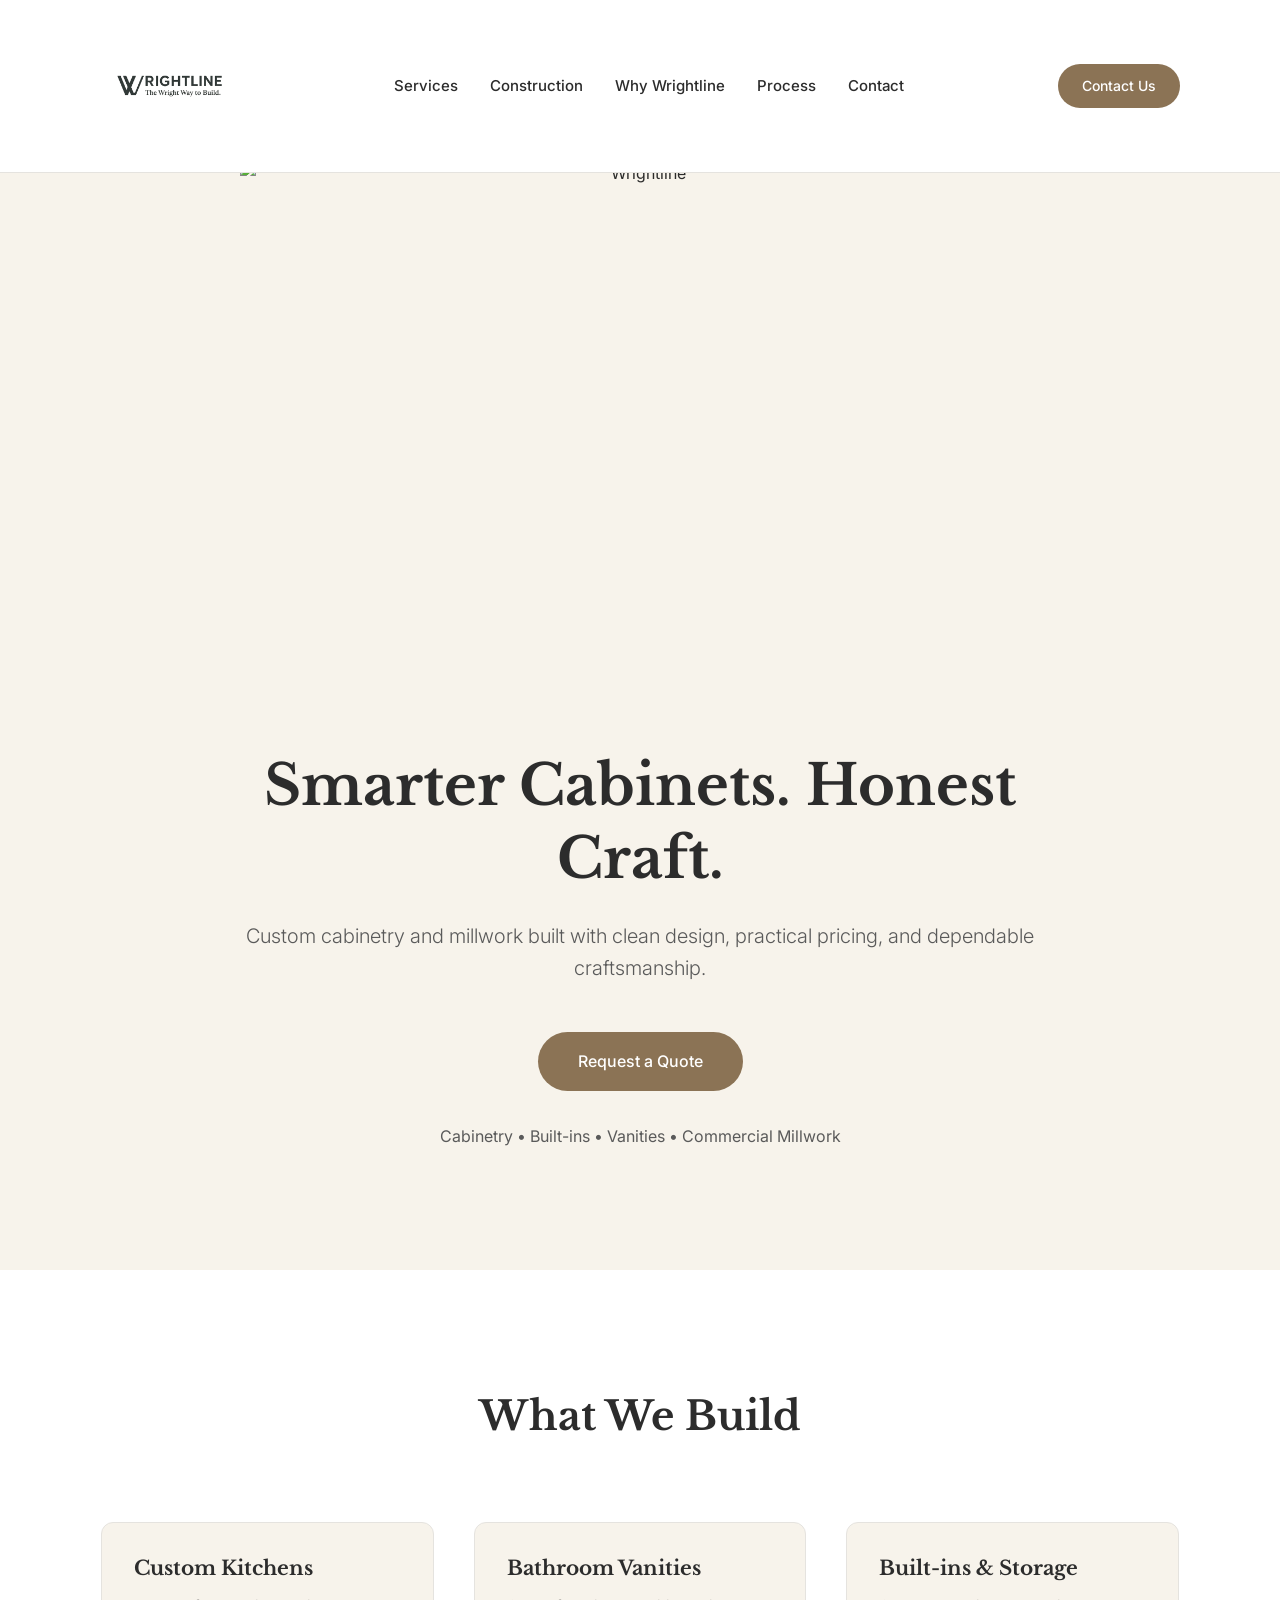
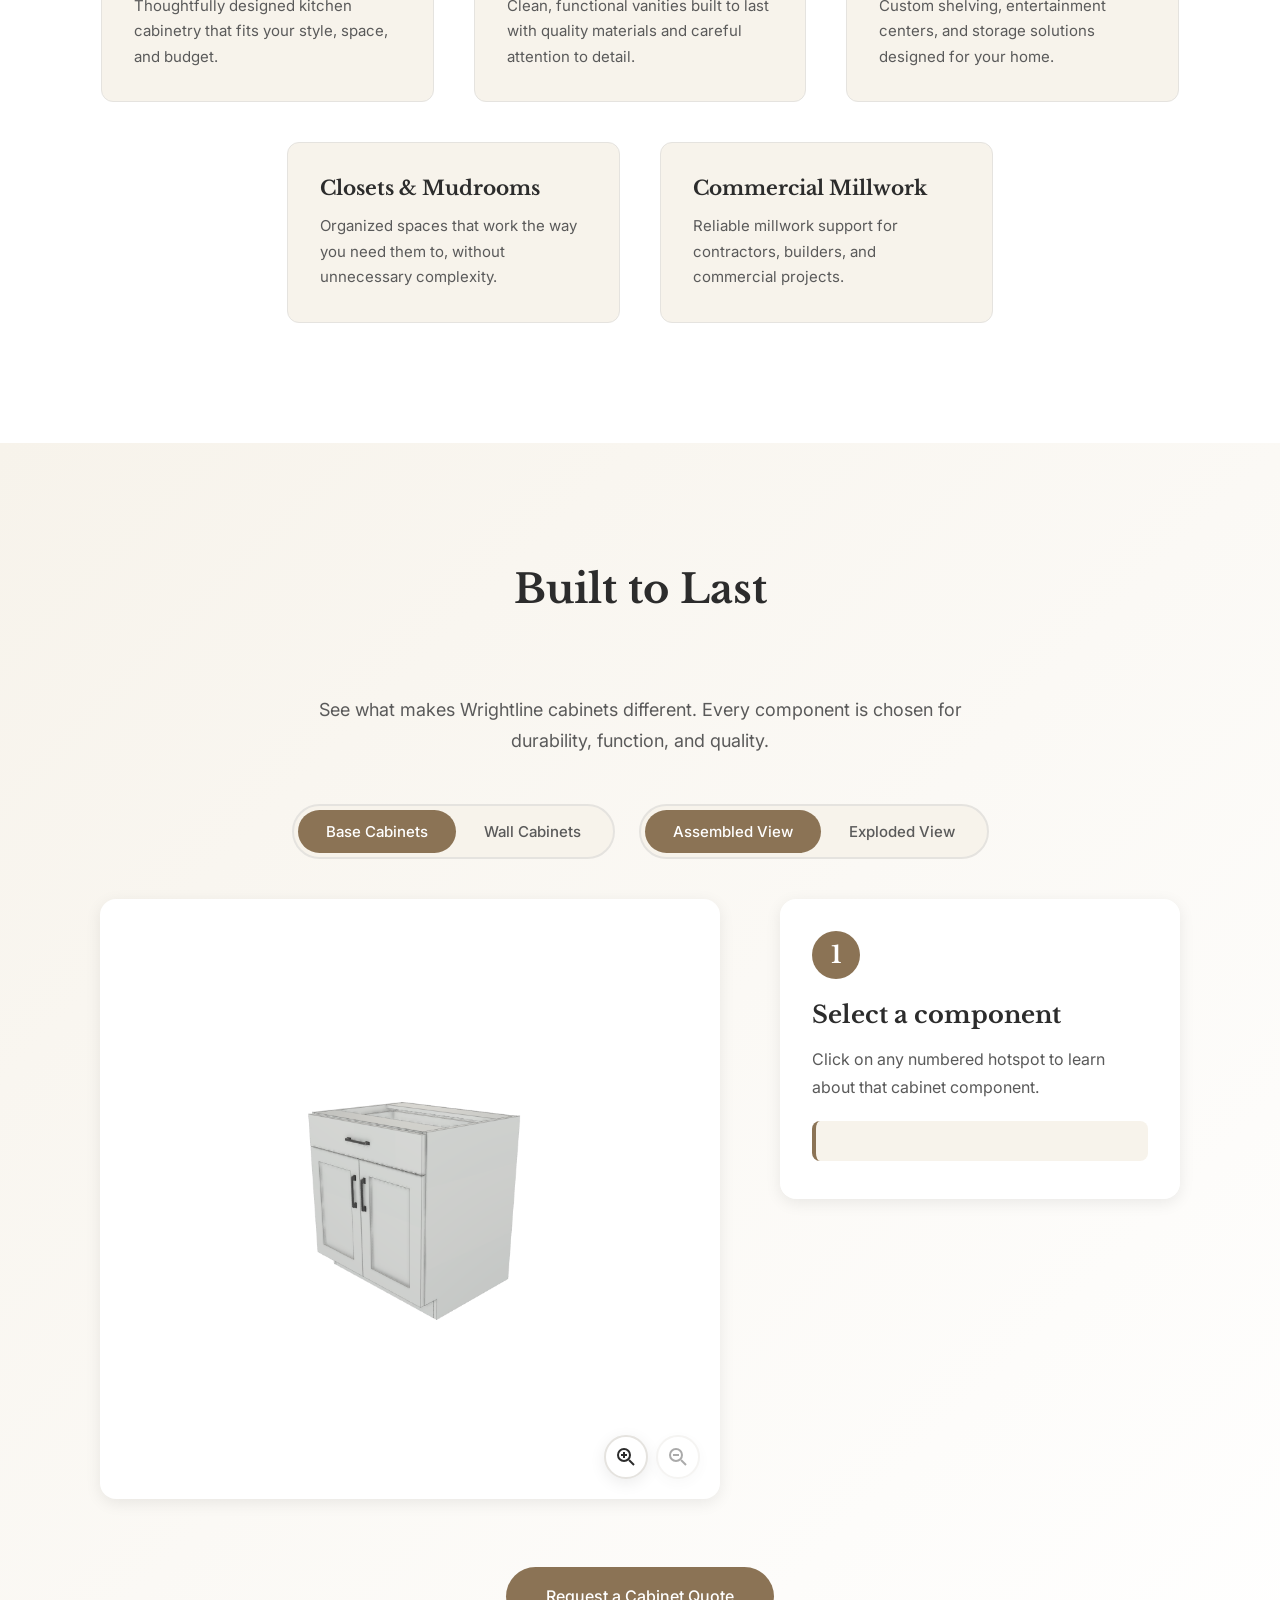
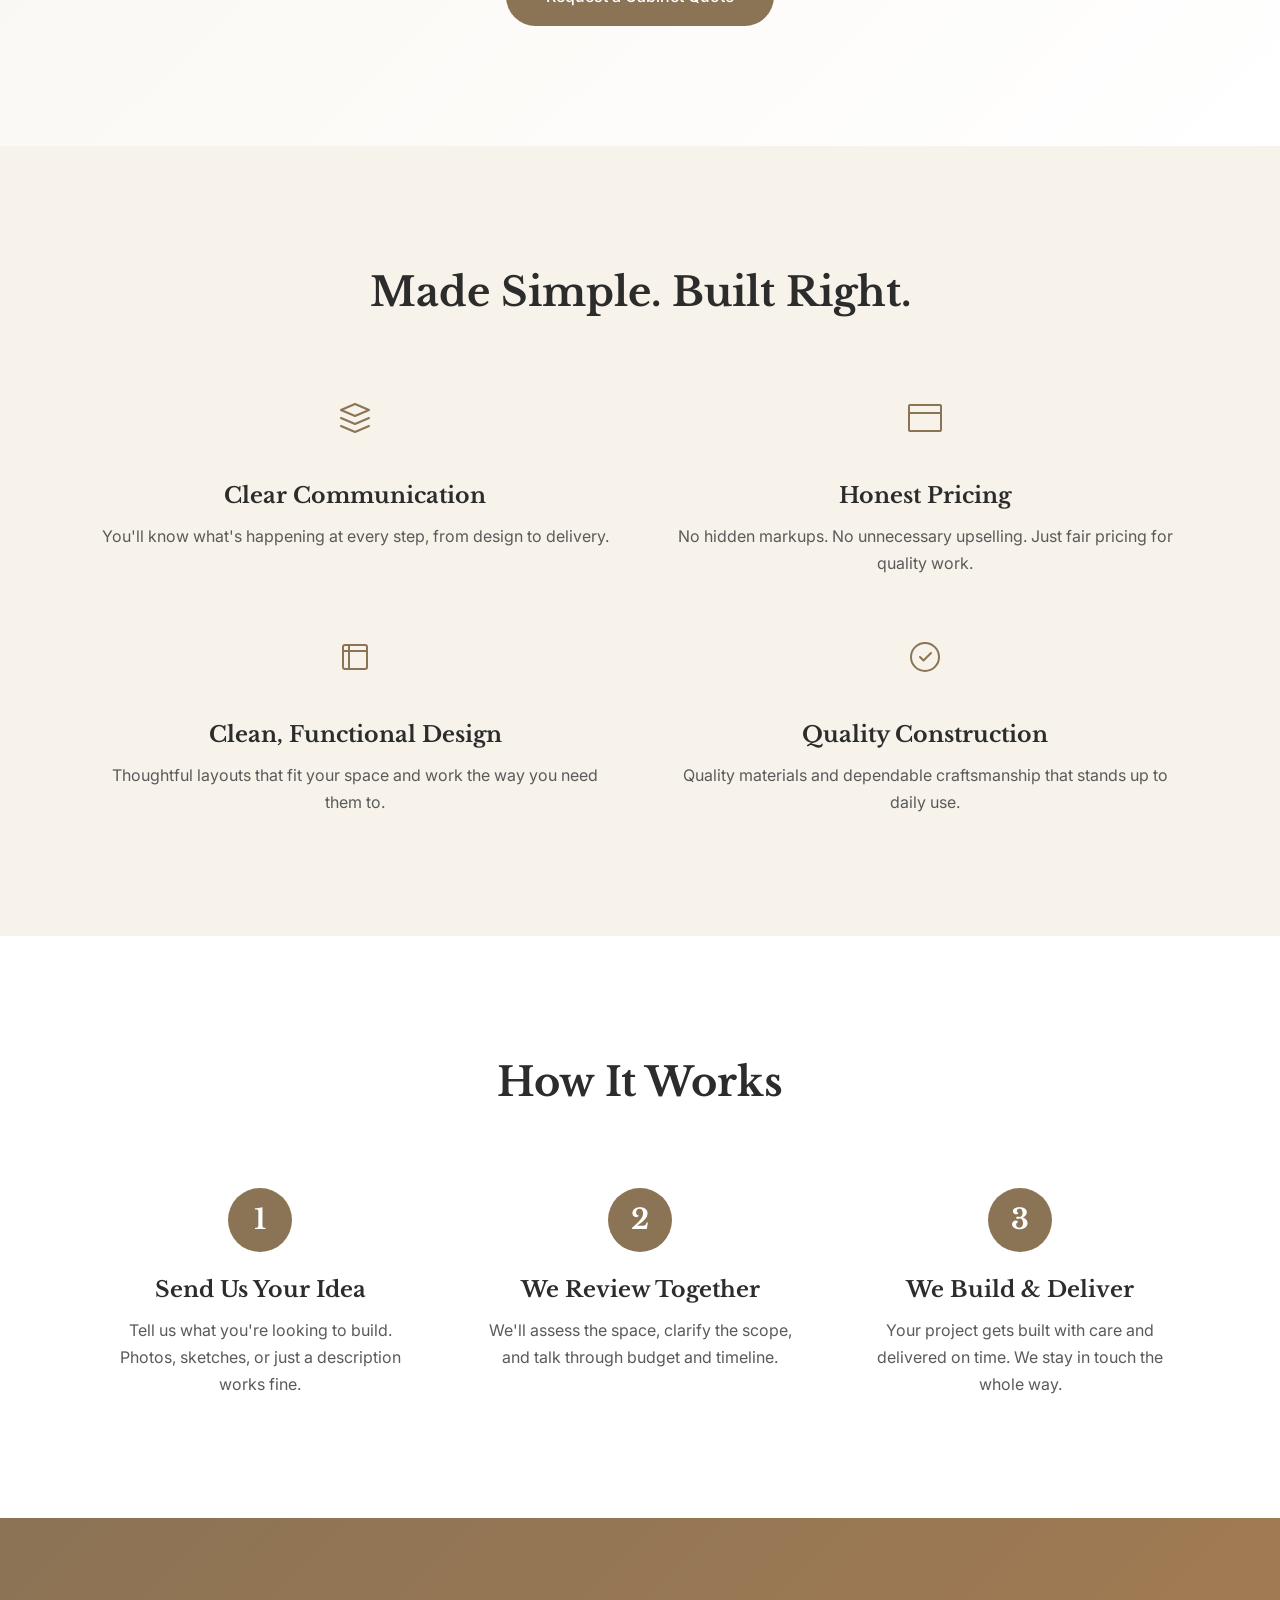
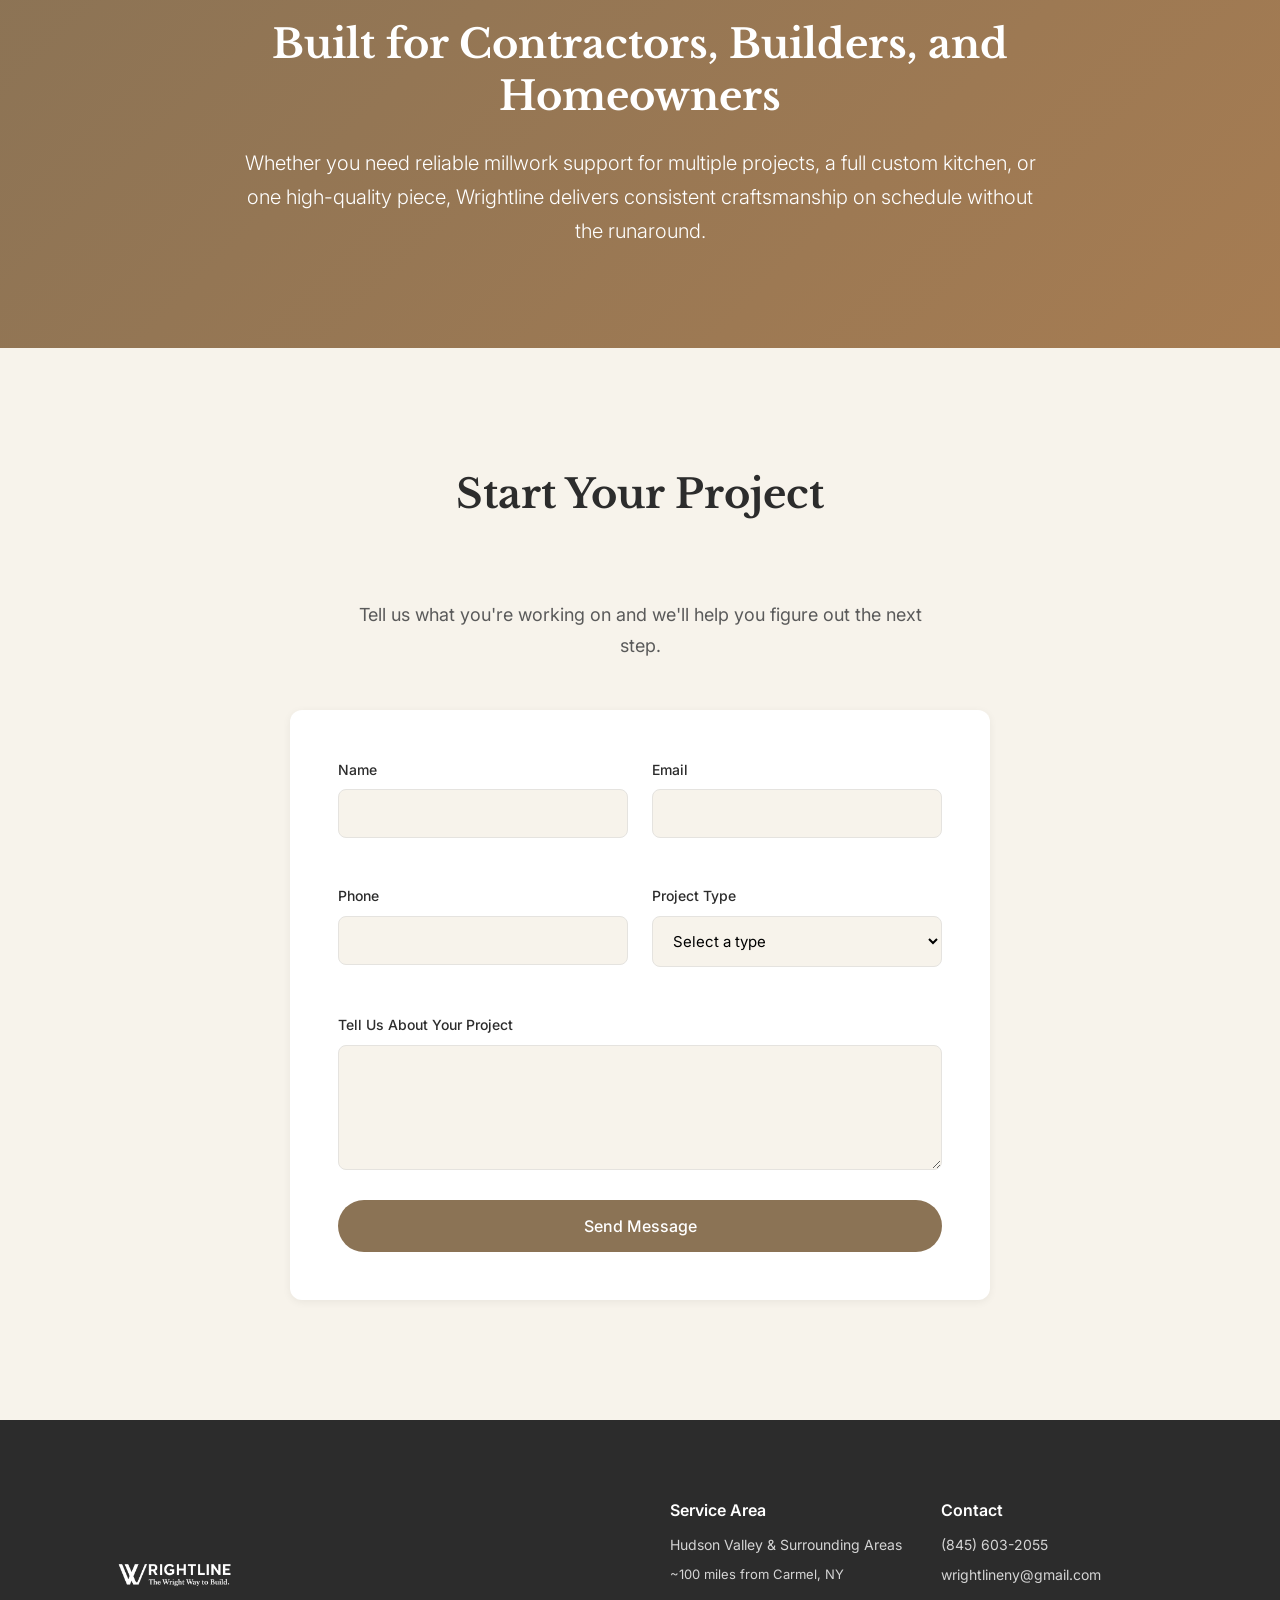
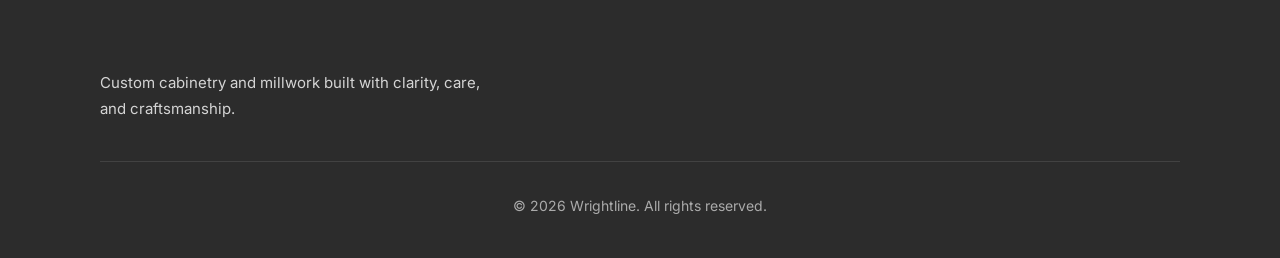
==== index.html @ deb01732 "Add zoom and pan functionality to cabinet images" ====
<!DOCTYPE html>
<html lang="en">
<head>
    <meta charset="UTF-8">
    <meta name="viewport" content="width=device-width, initial-scale=1.0">
    <meta name="description" content="Wrightline - Custom cabinetry and millwork built with clean design, practical pricing, and dependable craftsmanship.">
    <title>Wrightline | Smarter Cabinets. Honest Craft.</title>
    <link rel="stylesheet" href="styles.css?v=19">
    <link rel="stylesheet" href="cabinet-explorer.css?v=5">
    <link rel="preconnect" href="https://fonts.googleapis.com">
    <link rel="preconnect" href="https://fonts.gstatic.com" crossorigin>
    <link href="https://fonts.googleapis.com/css2?family=Inter:wght@300;400;500;600&family=Libre+Baskerville:wght@400;700&display=swap" rel="stylesheet">
</head>
<body>
    <!-- Header -->
    <header class="header" id="header">
        <div class="container">
            <div class="header-content">
                <div class="logo">
                    <img src="wrightline_logo_transparent.png" alt="Wrightline">
                </div>
                <nav class="nav">
                    <a href="#services" class="nav-link">Services</a>
                    <a href="#construction" class="nav-link">Construction</a>
                    <a href="#why" class="nav-link">Why Wrightline</a>
                    <a href="#process" class="nav-link">Process</a>
                    <a href="#contact" class="nav-link">Contact</a>
                </nav>
                <a href="#contact" class="btn btn-primary btn-sm">Contact Us</a>
                <button class="mobile-menu-toggle" aria-label="Toggle menu">
                    <span></span>
                    <span></span>
                    <span></span>
                </button>
            </div>
        </div>
    </header>

    <!-- Mobile Menu -->
    <div class="mobile-menu">
        <nav class="mobile-nav">
            <a href="#services" class="mobile-nav-link">Services</a>
            <a href="#construction" class="mobile-nav-link">Construction</a>
            <a href="#why" class="mobile-nav-link">Why Wrightline</a>
            <a href="#process" class="mobile-nav-link">Process</a>
            <a href="#contact" class="mobile-nav-link">Contact</a>
        </nav>
    </div>

    <!-- Hero Section -->
    <section class="hero">
        <div class="container">
            <div class="hero-content">
                <div class="hero-logo">
                    <img src="wrightline-logo-hires.png" alt="Wrightline">
                </div>
                <h1 class="hero-title">Smarter Cabinets. Honest Craft.</h1>
                <p class="hero-subtitle">Custom cabinetry and millwork built with clean design, practical pricing, and dependable craftsmanship.</p>
                <div class="hero-actions">
                    <a href="#contact" class="btn btn-primary btn-lg">Request a Quote</a>
                </div>
                <p class="hero-services">Cabinetry • Built-ins • Vanities • Commercial Millwork</p>
            </div>
        </div>
    </section>

    <!-- Services Section -->
    <section id="services" class="services">
        <div class="container">
            <h2 class="section-title">What We Build</h2>
            <div class="services-grid">
                <div class="service-card">
                    <h3>Custom Kitchens</h3>
                    <p>Thoughtfully designed kitchen cabinetry that fits your style, space, and budget.</p>
                </div>
                <div class="service-card">
                    <h3>Bathroom Vanities</h3>
                    <p>Clean, functional vanities built to last with quality materials and careful attention to detail.</p>
                </div>
                <div class="service-card">
                    <h3>Built-ins & Storage</h3>
                    <p>Custom shelving, entertainment centers, and storage solutions designed for your home.</p>
                </div>
                <div class="service-card">
                    <h3>Closets & Mudrooms</h3>
                    <p>Organized spaces that work the way you need them to, without unnecessary complexity.</p>
                </div>
                <div class="service-card">
                    <h3>Commercial Millwork</h3>
                    <p>Reliable millwork support for contractors, builders, and commercial projects.</p>
                </div>
            </div>
        </div>
    </section>

    <!-- Cabinet Construction Explorer Section -->
    <section id="construction" class="cabinet-explorer">
        <div class="container">
            <h2 class="section-title">Built to Last</h2>
            <p class="explorer-intro">See what makes Wrightline cabinets different. Every component is chosen for durability, function, and quality.</p>
            
            <div class="explorer-controls">
                <button class="cabinet-type-toggle" id="cabinetTypeToggle" onclick="window.toggleCabinetType()">
                    <span class="toggle-label base-cabinet active">Base Cabinets</span>
                    <span class="toggle-label wall-cabinet">Wall Cabinets</span>
                </button>
                <button class="view-toggle" id="viewToggle" onclick="window.toggleView()">
                    <span class="toggle-label assembled active">Assembled View</span>
                    <span class="toggle-label exploded">Exploded View</span>
                </button>
            </div>

            <div class="explorer-container">
                <!-- Cabinet Visualization -->
                <div class="cabinet-viewer" id="cabinetViewer">
                    <img id="cabinetImage" src="Base_Cabinet_Assembled.png" alt="Base Cabinet - Assembled View" class="cabinet-image" />
                    
                    <!-- Zoom Controls -->
                    <div class="zoom-controls">
                        <button onclick="window.zoomIn()" id="zoomIn" class="zoom-btn" title="Zoom In">
                            <svg width="20" height="20" viewBox="0 0 20 20" fill="none" stroke="currentColor" stroke-width="2">
                                <circle cx="8" cy="8" r="6"/>
                                <line x1="13" y1="13" x2="18" y2="18"/>
                                <line x1="8" y1="5" x2="8" y2="11"/>
                                <line x1="5" y1="8" x2="11" y2="8"/>
                            </svg>
                        </button>
                        <button onclick="window.zoomOut()" id="zoomOut" class="zoom-btn" title="Zoom Out">
                            <svg width="20" height="20" viewBox="0 0 20 20" fill="none" stroke="currentColor" stroke-width="2">
                                <circle cx="8" cy="8" r="6"/>
                                <line x1="13" y1="13" x2="18" y2="18"/>
                                <line x1="5" y1="8" x2="11" y2="8"/>
                            </svg>
                        </button>
                        <button onclick="window.resetZoom()" id="resetZoom" class="zoom-btn reset-zoom-btn" title="Reset Zoom" style="display: none;">
                            <svg width="20" height="20" viewBox="0 0 20 20" fill="none" stroke="currentColor" stroke-width="2">
                                <circle cx="8" cy="8" r="6"/>
                                <line x1="13" y1="13" x2="18" y2="18"/>
                                <path d="M10 5 L10 8 L7 8" stroke-linecap="round"/>
                            </svg>
                        </button>
                    </div>
                    
                    <svg viewBox="0 0 800 900" class="cabinet-svg hotspot-overlay" id="cabinetSvg">
                        <!-- Exploded view elements (hidden initially) -->
                        <g class="exploded-parts" id="explodedParts">
                            <!-- Top pieces -->
                            <rect class="cabinet-part" data-part="top-panel" x="250" y="20" width="300" height="10" fill="#C8B69C" stroke="#8B7355" stroke-width="2" />
                            
                            <!-- Back panel (top) -->
                            <rect class="cabinet-part" data-part="back-panel" x="270" y="50" width="260" height="8" fill="#D4C4B0" stroke="#8B7355" stroke-width="1.5" />
                            
                            <!-- Hinge -->
                            <circle class="cabinet-part" data-part="hinges" cx="220" cy="180" r="15" fill="#6B7280" stroke="#374151" stroke-width="2" />
                            <rect class="cabinet-part" data-part="hinges" x="212" y="175" width="16" height="30" rx="3" fill="#6B7280" stroke="#374151" stroke-width="1.5" />
                            
                            <!-- Door (left side) -->
                            <rect class="cabinet-part" data-part="door" x="120" y="120" width="180" height="380" rx="3" fill="#A67C52" stroke="#8B7355" stroke-width="2.5" />
                            <rect x="135" y="135" width="150" height="350" rx="2" fill="#C8A882" stroke="#A67C52" stroke-width="1.5" />
                            <circle cx="280" cy="310" r="8" fill="#6B7280" />
                            
                            <!-- Side panels -->
                            <rect class="cabinet-part" data-part="cabinet-box" x="320" y="100" width="15" height="450" fill="#B89968" stroke="#8B7355" stroke-width="2" />
                            <rect class="cabinet-part" data-part="finished-end" x="465" y="100" width="15" height="450" fill="#B89968" stroke="#8B7355" stroke="2" />
                            
                            <!-- Adjustable shelf -->
                            <rect class="cabinet-part" data-part="shelf" x="340" y="280" width="120" height="12" fill="#C8B69C" stroke="#8B7355" stroke-width="2" />
                            <circle cx="345" cy="286" r="3" fill="#6B7280" />
                            <circle cx="455" cy="286" r="3" fill="#6B7280" />
                            
                            <!-- Drawer slide (left) -->
                            <rect class="cabinet-part" data-part="drawer-slides" x="500" y="400" width="80" height="8" rx="2" fill="#9CA3AF" stroke="#6B7280" stroke-width="1.5" />
                            <circle cx="510" cy="404" r="3" fill="#374151" />
                            <circle cx="570" cy="404" r="3" fill="#374151" />
                            
                            <!-- Drawer box -->
                            <g class="cabinet-part" data-part="drawer-box">
                                <rect x="340" y="420" width="120" height="80" fill="#D4C4B0" stroke="#8B7355" stroke-width="2" />
                                <line x1="340" y1="420" x2="460" y2="420" stroke="#8B7355" stroke-width="1.5" />
                                <line x1="340" y1="500" x2="460" y2="500" stroke="#8B7355" stroke-width="1.5" />
                            </g>
                            
                            <!-- Drawer front (in front) -->
                            <rect class="cabinet-part" data-part="drawer-front" x="310" y="420" width="160" height="80" rx="2" fill="#A67C52" stroke="#8B7355" stroke-width="2.5" />
                            <rect x="320" y="430" width="140" height="60" rx="1" fill="#C8A882" stroke="#A67C52" stroke-width="1.5" />
                            <rect x="380" y="455" width="20" height="10" rx="2" fill="#6B7280" />
                            
                            <!-- Toe kick -->
                            <rect class="cabinet-part" data-part="toe-kick" x="340" y="570" width="120" height="30" fill="#5A4A3A" stroke="#4A3A2A" stroke-width="1.5" />
                            
                            <!-- Edge banding indicator -->
                            <line class="cabinet-part" data-part="edge-banding" x1="335" y1="100" x2="335" y2="550" stroke="#8B7355" stroke-width="4" stroke-linecap="round" />
                        </g>

                        <!-- Assembled view -->
                        <g class="assembled-parts active" id="assembledParts">
                            <!-- Main cabinet body -->
                            <rect class="cabinet-part" data-part="cabinet-box" x="340" y="100" width="120" height="450" fill="#C8B69C" stroke="#8B7355" stroke-width="2.5" />
                            
                            <!-- Back panel (subtle) -->
                            <rect class="cabinet-part" data-part="back-panel" x="345" y="105" width="110" height="440" fill="#D4C4B0" stroke="#8B7355" stroke-width="1" />
                            
                            <!-- Interior finish -->
                            <rect x="345" y="105" width="110" height="440" fill="url(#woodGrain)" opacity="0.3" />
                            
                            <!-- Shelf -->
                            <rect class="cabinet-part" data-part="shelf" x="345" y="290" width="110" height="10" fill="#B89968" stroke="#8B7355" stroke-width="1.5" />
                            <circle cx="350" cy="295" r="2" fill="#6B7280" />
                            <circle cx="450" cy="295" r="2" fill="#6B7280" />
                            
                            <!-- Door -->
                            <rect class="cabinet-part" data-part="door" x="330" y="100" width="135" height="350" rx="2" fill="#A67C52" stroke="#8B7355" stroke-width="2.5" />
                            <rect x="340" y="110" width="115" height="330" rx="1" fill="#C8A882" stroke="#A67C52" stroke-width="1" />
                            <circle cx="450" cy="275" r="6" fill="#6B7280" />
                            
                            <!-- Hinge indicator -->
                            <rect class="cabinet-part" data-part="hinges" x="330" y="130" width="8" height="15" rx="2" fill="#6B7280" />
                            <rect class="cabinet-part" data-part="hinges" x="330" y="405" width="8" height="15" rx="2" fill="#6B7280" />
                            
                            <!-- Drawer -->
                            <rect class="cabinet-part" data-part="drawer-front" x="330" y="465" width="135" height="75" rx="2" fill="#A67C52" stroke="#8B7355" stroke-width="2.5" />
                            <rect x="340" y="475" width="115" height="55" rx="1" fill="#C8A882" stroke="#A67C52" stroke-width="1" />
                            <rect x="382" y="497" width="30" height="11" rx="2" fill="#6B7280" />
                            
                            <!-- Finished end panel -->
                            <rect class="cabinet-part" data-part="finished-end" x="465" y="100" width="12" height="450" fill="#B89968" stroke="#8B7355" stroke-width="2" />
                            
                            <!-- Toe kick -->
                            <rect class="cabinet-part" data-part="toe-kick" x="340" y="555" width="120" height="25" fill="#5A4A3A" stroke="#4A3A2A" stroke-width="1.5" />
                            
                            <!-- Edge banding -->
                            <line class="cabinet-part" data-part="edge-banding" x1="340" y1="100" x2="340" y2="550" stroke="#8B7355" stroke-width="3" stroke-linecap="round" />
                        </g>

                        <!-- Wood grain pattern definition -->
                        <defs>
                            <pattern id="woodGrain" x="0" y="0" width="100" height="100" patternUnits="userSpaceOnUse">
                                <line x1="0" y1="20" x2="100" y2="20" stroke="#8B7355" stroke-width="0.5" opacity="0.3" />
                                <line x1="0" y1="45" x2="100" y2="45" stroke="#8B7355" stroke-width="0.5" opacity="0.2" />
                                <line x1="0" y1="70" x2="100" y2="70" stroke="#8B7355" stroke-width="0.5" opacity="0.3" />
                            </pattern>
                        </defs>

                        <!-- Hotspot markers (numbers) -->
                        <g class="hotspot-markers" id="hotspotMarkers">
                            <g class="hotspot" data-part="cabinet-box" transform="translate(400, 250)">
                                <circle r="18" fill="#8B7355" opacity="0.9" />
                                <text x="0" y="6" text-anchor="middle" fill="white" font-size="16" font-weight="600">1</text>
                            </g>
                            <g class="hotspot" data-part="door" transform="translate(380, 200)">
                                <circle r="18" fill="#8B7355" opacity="0.9" />
                                <text x="0" y="6" text-anchor="middle" fill="white" font-size="16" font-weight="600">2</text>
                            </g>
                            <g class="hotspot" data-part="drawer-front" transform="translate(380, 500)">
                                <circle r="18" fill="#8B7355" opacity="0.9" />
                                <text x="0" y="6" text-anchor="middle" fill="white" font-size="16" font-weight="600">3</text>
                            </g>
                            <g class="hotspot" data-part="shelf" transform="translate(400, 295)">
                                <circle r="18" fill="#8B7355" opacity="0.9" />
                                <text x="0" y="6" text-anchor="middle" fill="white" font-size="16" font-weight="600">4</text>
                            </g>
                            <g class="hotspot" data-part="hinges" transform="translate(330, 180)">
                                <circle r="18" fill="#8B7355" opacity="0.9" />
                                <text x="0" y="6" text-anchor="middle" fill="white" font-size="16" font-weight="600">5</text>
                            </g>
                            <g class="hotspot" data-part="drawer-slides" transform="translate(540, 460)">
                                <circle r="18" fill="#8B7355" opacity="0.9" />
                                <text x="0" y="6" text-anchor="middle" fill="white" font-size="16" font-weight="600">6</text>
                            </g>
                        </g>
                    </svg>
                </div>

                <!-- Detail Panel -->
                <div class="detail-panel" id="detailPanel">
                    <div class="detail-card" id="detailCard">
                        <button class="detail-close" id="detailClose">×</button>
                        <div class="detail-number" id="detailNumber">1</div>
                        <h3 class="detail-title" id="detailTitle">Select a component</h3>
                        <p class="detail-description" id="detailDescription">Click on any numbered hotspot to learn about that cabinet component.</p>
                        <div class="detail-why" id="detailWhy"></div>
                    </div>
                </div>
            </div>

            <div class="explorer-cta">
                <a href="#contact" class="btn btn-primary btn-lg">Request a Cabinet Quote</a>
            </div>
        </div>
    </section>

    <!-- Why Wrightline Section -->
    <section id="why" class="why">
        <div class="container">
            <h2 class="section-title">Made Simple. Built Right.</h2>
            <div class="why-grid">
                <div class="why-item">
                    <div class="why-icon">
                        <svg width="40" height="40" viewBox="0 0 40 40" fill="none" xmlns="http://www.w3.org/2000/svg">
                            <path d="M20 6L6 12L20 18L34 12L20 6Z" stroke="currentColor" stroke-width="2" stroke-linecap="round" stroke-linejoin="round"/>
                            <path d="M6 28L20 34L34 28" stroke="currentColor" stroke-width="2" stroke-linecap="round" stroke-linejoin="round"/>
                            <path d="M6 20L20 26L34 20" stroke="currentColor" stroke-width="2" stroke-linecap="round" stroke-linejoin="round"/>
                        </svg>
                    </div>
                    <h3>Clear Communication</h3>
                    <p>You'll know what's happening at every step, from design to delivery.</p>
                </div>
                <div class="why-item">
                    <div class="why-icon">
                        <svg width="40" height="40" viewBox="0 0 40 40" fill="none" xmlns="http://www.w3.org/2000/svg">
                            <path d="M35 7H5C4.44772 7 4 7.44772 4 8V32C4 32.5523 4.44772 33 5 33H35C35.5523 33 36 32.5523 36 32V8C36 7.44772 35.5523 7 35 7Z" stroke="currentColor" stroke-width="2" stroke-linecap="round" stroke-linejoin="round"/>
                            <path d="M4 15H36" stroke="currentColor" stroke-width="2" stroke-linecap="round" stroke-linejoin="round"/>
                        </svg>
                    </div>
                    <h3>Honest Pricing</h3>
                    <p>No hidden markups. No unnecessary upselling. Just fair pricing for quality work.</p>
                </div>
                <div class="why-item">
                    <div class="why-icon">
                        <svg width="40" height="40" viewBox="0 0 40 40" fill="none" xmlns="http://www.w3.org/2000/svg">
                            <path d="M8 10C8 8.89543 8.89543 8 10 8H30C31.1046 8 32 8.89543 32 10V30C32 31.1046 31.1046 32 30 32H10C8.89543 32 8 31.1046 8 30V10Z" stroke="currentColor" stroke-width="2" stroke-linecap="round" stroke-linejoin="round"/>
                            <path d="M14 8V32" stroke="currentColor" stroke-width="2" stroke-linecap="round" stroke-linejoin="round"/>
                            <path d="M8 14H32" stroke="currentColor" stroke-width="2" stroke-linecap="round" stroke-linejoin="round"/>
                        </svg>
                    </div>
                    <h3>Clean, Functional Design</h3>
                    <p>Thoughtful layouts that fit your space and work the way you need them to.</p>
                </div>
                <div class="why-item">
                    <div class="why-icon">
                        <svg width="40" height="40" viewBox="0 0 40 40" fill="none" xmlns="http://www.w3.org/2000/svg">
                            <path d="M34 20C34 27.732 27.732 34 20 34C12.268 34 6 27.732 6 20C6 12.268 12.268 6 20 6C27.732 6 34 12.268 34 20Z" stroke="currentColor" stroke-width="2" stroke-linecap="round" stroke-linejoin="round"/>
                            <path d="M15 20L18.5 23.5L26 16" stroke="currentColor" stroke-width="2" stroke-linecap="round" stroke-linejoin="round"/>
                        </svg>
                    </div>
                    <h3>Quality Construction</h3>
                    <p>Quality materials and dependable craftsmanship that stands up to daily use.</p>
                </div>
            </div>
        </div>
    </section>

    <!-- Process Section -->
    <section id="process" class="process">
        <div class="container">
            <h2 class="section-title">How It Works</h2>
            <div class="process-steps">
                <div class="process-step">
                    <div class="process-number">1</div>
                    <h3>Send Us Your Idea</h3>
                    <p>Tell us what you're looking to build. Photos, sketches, or just a description works fine.</p>
                </div>
                <div class="process-step">
                    <div class="process-number">2</div>
                    <h3>We Review Together</h3>
                    <p>We'll assess the space, clarify the scope, and talk through budget and timeline.</p>
                </div>
                <div class="process-step">
                    <div class="process-number">3</div>
                    <h3>We Build & Deliver</h3>
                    <p>Your project gets built with care and delivered on time. We stay in touch the whole way.</p>
                </div>
            </div>
        </div>
    </section>

    <!-- Customer Fit Section -->
    <section class="customer-fit">
        <div class="container">
            <div class="customer-fit-content">
                <h2 class="section-title">Built for Contractors, Builders, and Homeowners</h2>
                <p class="customer-fit-text">Whether you need reliable millwork support for multiple projects, a full custom kitchen, or one high-quality piece, Wrightline delivers consistent craftsmanship on schedule without the runaround.</p>
            </div>
        </div>
    </section>

    <!-- Contact Section -->
    <section id="contact" class="contact">
        <div class="container">
            <h2 class="section-title">Start Your Project</h2>
            <p class="contact-intro">Tell us what you're working on and we'll help you figure out the next step.</p>
            
            <form class="contact-form" id="contact-form">
                <div data-fs-success class="form-success">
                    <p>Thanks for reaching out! We'll get back to you soon.</p>
                </div>
                
                <div data-fs-error class="form-error"></div>
                
                <div class="form-row">
                    <div class="form-group">
                        <label for="name">Name</label>
                        <input type="text" id="name" name="name" data-fs-field required>
                        <span data-fs-error="name" class="field-error"></span>
                    </div>
                    <div class="form-group">
                        <label for="email">Email</label>
                        <input type="email" id="email" name="email" data-fs-field required>
                        <span data-fs-error="email" class="field-error"></span>
                    </div>
                </div>
                <div class="form-row">
                    <div class="form-group">
                        <label for="phone">Phone</label>
                        <input type="tel" id="phone" name="phone" data-fs-field>
                        <span data-fs-error="phone" class="field-error"></span>
                    </div>
                    <div class="form-group">
                        <label for="project-type">Project Type</label>
                        <select id="project-type" name="project-type" data-fs-field>
                            <option value="">Select a type</option>
                            <option value="kitchen">Custom Kitchen</option>
                            <option value="vanity">Bathroom Vanity</option>
                            <option value="builtin">Built-in & Storage</option>
                            <option value="closet">Closet & Mudroom</option>
                            <option value="commercial">Commercial Millwork</option>
                            <option value="other">Other</option>
                        </select>
                        <span data-fs-error="project-type" class="field-error"></span>
                    </div>
                </div>
                <div class="form-group">
                    <label for="message">Tell Us About Your Project</label>
                    <textarea id="message" name="message" rows="5" data-fs-field required></textarea>
                    <span data-fs-error="message" class="field-error"></span>
                </div>
                <button type="submit" class="btn btn-primary btn-lg" data-fs-submit-btn>Send Message</button>
            </form>
        </div>
    </section>

    <!-- Footer -->
    <footer class="footer">
        <div class="container">
            <div class="footer-content">
                <div class="footer-brand">
                    <div class="footer-logo">
                        <img src="wrightline_logo_transparent.png" alt="Wrightline">
                    </div>
                    <p class="footer-tagline">Custom cabinetry and millwork built with clarity, care, and craftsmanship.</p>
                </div>
                <div class="footer-info">
                    <div class="footer-section">
                        <h4>Service Area</h4>
                        <p>Hudson Valley & Surrounding Areas</p>
                        <p style="font-size: 13px; margin-top: 4px;">~100 miles from Carmel, NY</p>
                    </div>
                    <div class="footer-section">
                        <h4>Contact</h4>
                        <p><a href="tel:+18456032055">(845) 603-2055</a></p>
                        <p><a href="mailto:wrightlineny@gmail.com">wrightlineny@gmail.com</a></p>
                    </div>
                </div>
            </div>
            <div class="footer-bottom">
                <p>&copy; 2026 Wrightline. All rights reserved.</p>
            </div>
        </div>
    </footer>

    <script>
        window.formspree = window.formspree || function () { (formspree.q = formspree.q || []).push(arguments); };
        formspree('initForm', { formElement: '#contact-form', formId: 'mbdqnrey' });
    </script>
    <script src="https://unpkg.com/@formspree/ajax@1" defer></script>
    <script src="cabinet-explorer.js"></script>
    <script src="script.js"></script>
</body>
</html>
---- styles.css ----
/* ===========================
   Reset & Base Styles
   =========================== */

* {
    margin: 0;
    padding: 0;
    box-sizing: border-box;
}

:root {
    --color-primary: #8B7355;
    --color-primary-dark: #6B5840;
    --color-text: #2C2C2C;
    --color-text-light: #5A5A5A;
    --color-background: #F7F3EB;
    --color-white: #FFFFFF;
    --color-warm-white: #F7F3EB;
    --color-border: #E5E3DF;
    --color-accent: #A67C52;
    
    --font-heading: 'Libre Baskerville', serif;
    --font-body: 'Inter', sans-serif;
    
    --transition: all 0.3s ease;
    --shadow-sm: 0 2px 8px rgba(0, 0, 0, 0.06);
    --shadow-md: 0 4px 16px rgba(0, 0, 0, 0.08);
    --shadow-lg: 0 8px 24px rgba(0, 0, 0, 0.1);
}

html {
    scroll-behavior: smooth;
    font-size: 16px;
}

body {
    font-family: var(--font-body);
    color: var(--color-text);
    background-color: var(--color-background);
    line-height: 1.7;
    -webkit-font-smoothing: antialiased;
    -moz-osx-font-smoothing: grayscale;
}

h1, h2, h3, h4, h5, h6 {
    font-family: var(--font-heading);
    font-weight: 700;
    line-height: 1.3;
    color: var(--color-text);
}

img {
    max-width: 100%;
    height: auto;
    display: block;
}

a {
    text-decoration: none;
    color: inherit;
    transition: var(--transition);
}

/* ===========================
   Container & Layout
   =========================== */

.container {
    max-width: 1200px;
    margin: 0 auto;
    padding: 0 24px;
}

@media (min-width: 768px) {
    .container {
        padding: 0 40px;
    }
}

@media (min-width: 1024px) {
    .container {
        padding: 0 60px;
    }
}

/* ===========================
   Buttons
   =========================== */

.btn {
    display: inline-block;
    padding: 14px 32px;
    font-family: var(--font-body);
    font-size: 15px;
    font-weight: 500;
    text-align: center;
    border-radius: 50px;
    cursor: pointer;
    transition: var(--transition);
    border: none;
    white-space: nowrap;
}

.btn-primary {
    background-color: var(--color-primary);
    color: var(--color-white);
}

.btn-primary:hover {
    background-color: var(--color-primary-dark);
    transform: translateY(-2px);
    box-shadow: var(--shadow-md);
}

.btn-lg {
    padding: 16px 40px;
    font-size: 16px;
}

.btn-sm {
    padding: 10px 24px;
    font-size: 14px;
}

/* ===========================
   Header
   =========================== */

.header {
    position: fixed;
    top: 0;
    left: 0;
    right: 0;
    background-color: var(--color-white);
    border-bottom: 1px solid var(--color-border);
    z-index: 1000;
    transition: var(--transition);
}

.header.scrolled {
    box-shadow: var(--shadow-sm);
}

.header-content {
    display: flex;
    align-items: center;
    justify-content: space-between;
    padding: 16px 0;
}

.logo {
    display: flex;
    align-items: center;
}

.logo img {
    height: 140px;
    width: auto;
}

.nav {
    display: none;
    gap: 32px;
}

@media (min-width: 768px) {
    .nav {
        display: flex;
    }
}

.nav-link {
    font-size: 15px;
    font-weight: 500;
    color: var(--color-text);
    position: relative;
}

.nav-link::after {
    content: '';
    position: absolute;
    bottom: -4px;
    left: 0;
    width: 0;
    height: 2px;
    background-color: var(--color-primary);
    transition: var(--transition);
}

.nav-link:hover {
    color: var(--color-primary);
}

.nav-link:hover::after {
    width: 100%;
}

.header .btn {
    display: none;
}

@media (min-width: 768px) {
    .header .btn {
        display: inline-block;
    }
}

.mobile-menu-toggle {
    display: flex;
    flex-direction: column;
    gap: 5px;
    background: none;
    border: none;
    cursor: pointer;
    padding: 8px;
}

@media (min-width: 768px) {
    .mobile-menu-toggle {
        display: none;
    }
}

.mobile-menu-toggle span {
    width: 24px;
    height: 2px;
    background-color: var(--color-text);
    transition: var(--transition);
}

.mobile-menu-toggle.active span:nth-child(1) {
    transform: rotate(45deg) translate(6px, 6px);
}

.mobile-menu-toggle.active span:nth-child(2) {
    opacity: 0;
}

.mobile-menu-toggle.active span:nth-child(3) {
    transform: rotate(-45deg) translate(6px, -6px);
}

/* Mobile Menu */
.mobile-menu {
    position: fixed;
    top: 73px;
    left: 0;
    right: 0;
    background-color: var(--color-white);
    border-bottom: 1px solid var(--color-border);
    max-height: 0;
    overflow: hidden;
    transition: max-height 0.3s ease;
    z-index: 999;
}

.mobile-menu.active {
    max-height: 400px;
}

.mobile-nav {
    display: flex;
    flex-direction: column;
    padding: 20px 24px;
}

.mobile-nav-link {
    padding: 14px 0;
    font-size: 16px;
    font-weight: 500;
    color: var(--color-text);
    border-bottom: 1px solid var(--color-border);
}

.mobile-nav-link:last-child {
    border-bottom: none;
}

.mobile-nav-link:hover {
    color: var(--color-primary);
}

/* ===========================
   Hero Section
   =========================== */

.hero {
    padding: 140px 0 100px;
    background: var(--color-warm-white);
    min-height: 90vh;
    display: flex;
    align-items: center;
}

@media (min-width: 768px) {
    .hero {
        padding: 160px 0 120px;
    }
}

.hero-content {
    text-align: center;
    max-width: 800px;
    margin: 0 auto;
}

.hero-logo {
    margin-bottom: 40px;
}

.hero-logo img {
    height: 400px;
    width: auto;
    margin: 0 auto;
}

@media (min-width: 768px) {
    .hero-logo img {
        height: 550px;
    }
}

.hero-title {
    font-size: 36px;
    margin-bottom: 20px;
    color: var(--color-text);
}

@media (min-width: 768px) {
    .hero-title {
        font-size: 48px;
        margin-bottom: 24px;
    }
}

@media (min-width: 1024px) {
    .hero-title {
        font-size: 56px;
    }
}

.hero-subtitle {
    font-size: 18px;
    line-height: 1.6;
    color: var(--color-text-light);
    margin-bottom: 40px;
    font-weight: 300;
}

@media (min-width: 768px) {
    .hero-subtitle {
        font-size: 20px;
        margin-bottom: 48px;
    }
}

.hero-actions {
    margin-bottom: 32px;
}

.hero-services {
    font-size: 15px;
    color: var(--color-text-light);
    font-weight: 400;
}

@media (min-width: 768px) {
    .hero-services {
        font-size: 16px;
    }
}

/* ===========================
   Section Styles
   =========================== */

.section-title {
    font-size: 32px;
    text-align: center;
    margin-bottom: 60px;
    color: var(--color-text);
}

@media (min-width: 768px) {
    .section-title {
        font-size: 40px;
        margin-bottom: 80px;
    }
}

/* ===========================
   Services Section
   =========================== */

.services {
    padding: 100px 0;
    background-color: var(--color-white);
}

@media (min-width: 768px) {
    .services {
        padding: 120px 0;
    }
}

.services-grid {
    display: flex;
    flex-wrap: wrap;
    gap: 24px;
    justify-content: center;
}

.service-card {
    flex: 1 1 100%;
    max-width: 100%;
}

@media (min-width: 640px) {
    .services-grid {
        gap: 32px;
    }
    
    .service-card {
        flex: 1 1 calc(50% - 16px);
        max-width: calc(50% - 16px);
    }
}

@media (min-width: 1024px) {
    .services-grid {
        gap: 40px;
    }
    
    .service-card {
        flex: 1 1 calc(33.333% - 27px);
        max-width: calc(33.333% - 27px);
    }
}

.service-card {
    padding: 32px;
    background-color: var(--color-warm-white);
    border-radius: 12px;
    transition: var(--transition);
    border: 1px solid var(--color-border);
}

.service-card:hover {
    transform: translateY(-4px);
    box-shadow: var(--shadow-md);
}

.service-card h3 {
    font-size: 20px;
    margin-bottom: 12px;
    color: var(--color-text);
}

.service-card p {
    font-size: 15px;
    line-height: 1.7;
    color: var(--color-text-light);
}

/* ===========================
   Why Section
   =========================== */

.why {
    padding: 100px 0;
    background-color: var(--color-background);
}

@media (min-width: 768px) {
    .why {
        padding: 120px 0;
    }
}

.why-grid {
    display: grid;
    grid-template-columns: 1fr;
    gap: 48px;
}

@media (min-width: 768px) {
    .why-grid {
        grid-template-columns: repeat(2, 1fr);
        gap: 60px;
    }
}

.why-item {
    text-align: center;
}

.why-icon {
    width: 64px;
    height: 64px;
    margin: 0 auto 20px;
    color: var(--color-primary);
}

.why-item h3 {
    font-size: 22px;
    margin-bottom: 12px;
    color: var(--color-text);
}

.why-item p {
    font-size: 16px;
    line-height: 1.7;
    color: var(--color-text-light);
}

/* ===========================
   Process Section
   =========================== */

.process {
    padding: 100px 0;
    background-color: var(--color-white);
}

@media (min-width: 768px) {
    .process {
        padding: 120px 0;
    }
}

.process-steps {
    display: grid;
    grid-template-columns: 1fr;
    gap: 48px;
}

@media (min-width: 768px) {
    .process-steps {
        grid-template-columns: repeat(3, 1fr);
        gap: 60px;
    }
}

.process-step {
    text-align: center;
}

.process-number {
    width: 64px;
    height: 64px;
    margin: 0 auto 24px;
    background-color: var(--color-primary);
    color: var(--color-white);
    border-radius: 50%;
    display: flex;
    align-items: center;
    justify-content: center;
    font-size: 28px;
    font-weight: 700;
    font-family: var(--font-heading);
}

.process-step h3 {
    font-size: 22px;
    margin-bottom: 12px;
    color: var(--color-text);
}

.process-step p {
    font-size: 16px;
    line-height: 1.7;
    color: var(--color-text-light);
}

/* ===========================
   Customer Fit Section
   =========================== */

.customer-fit {
    padding: 80px 0;
    background: linear-gradient(135deg, var(--color-primary) 0%, var(--color-accent) 100%);
    color: var(--color-white);
}

@media (min-width: 768px) {
    .customer-fit {
        padding: 100px 0;
    }
}

.customer-fit-content {
    max-width: 800px;
    margin: 0 auto;
    text-align: center;
}

.customer-fit .section-title {
    color: var(--color-white);
    margin-bottom: 24px;
}

.customer-fit-text {
    font-size: 18px;
    line-height: 1.7;
    font-weight: 300;
}

@media (min-width: 768px) {
    .customer-fit-text {
        font-size: 20px;
    }
}

/* ===========================
   Contact Section
   =========================== */

.contact {
    padding: 100px 0;
    background-color: var(--color-background);
}

@media (min-width: 768px) {
    .contact {
        padding: 120px 0;
    }
}

.contact-intro {
    text-align: center;
    font-size: 18px;
    color: var(--color-text-light);
    margin-bottom: 48px;
    max-width: 600px;
    margin-left: auto;
    margin-right: auto;
}

.contact-form {
    max-width: 700px;
    margin: 0 auto;
    background-color: var(--color-white);
    padding: 40px;
    border-radius: 12px;
    box-shadow: var(--shadow-sm);
}

@media (min-width: 768px) {
    .contact-form {
        padding: 48px;
    }
}

.form-row {
    display: grid;
    grid-template-columns: 1fr;
    gap: 24px;
    margin-bottom: 24px;
}

@media (min-width: 640px) {
    .form-row {
        grid-template-columns: repeat(2, 1fr);
    }
}

.form-group {
    display: flex;
    flex-direction: column;
}

.form-group label {
    font-size: 14px;
    font-weight: 500;
    margin-bottom: 8px;
    color: var(--color-text);
}

.form-group input,
.form-group select,
.form-group textarea {
    padding: 14px 16px;
    font-family: var(--font-body);
    font-size: 15px;
    border: 1px solid var(--color-border);
    border-radius: 8px;
    background-color: var(--color-background);
    transition: var(--transition);
}

.form-group input:focus,
.form-group select:focus,
.form-group textarea:focus {
    outline: none;
    border-color: var(--color-primary);
    box-shadow: 0 0 0 3px rgba(139, 115, 85, 0.1);
}

.form-group textarea {
    resize: vertical;
    min-height: 120px;
}

.contact-form .btn {
    width: 100%;
    margin-top: 8px;
}

.form-success {
    display: none;
    max-width: 700px;
    margin: 0 auto;
    padding: 24px;
    background-color: #E8F5E9;
    border: 1px solid #4CAF50;
    border-radius: 8px;
    text-align: center;
}

.form-success[data-fs-success].fs-submitting,
.form-success[data-fs-success].fs-succeeded {
    display: block;
}

.form-success p {
    color: #2E7D32;
    font-size: 16px;
    font-weight: 500;
}

.form-error {
    padding: 16px;
    margin-bottom: 24px;
    background-color: #FFEBEE;
    border: 1px solid #EF5350;
    border-radius: 8px;
    color: #C62828;
    font-size: 15px;
    display: none;
}

.form-error:not(:empty) {
    display: block;
}

.field-error {
    display: block;
    color: #C62828;
    font-size: 13px;
    margin-top: 4px;
    min-height: 18px;
}

/* ===========================
   Footer
   =========================== */

.footer {
    padding: 60px 0 32px;
    background-color: var(--color-text);
    color: var(--color-warm-white);
}

@media (min-width: 768px) {
    .footer {
        padding: 80px 0 40px;
    }
}

.footer-content {
    display: grid;
    grid-template-columns: 1fr;
    gap: 48px;
    margin-bottom: 40px;
}

@media (min-width: 768px) {
    .footer-content {
        grid-template-columns: 1fr 1fr;
        gap: 60px;
    }
}

.footer-logo {
    margin-bottom: 20px;
}

.footer-logo img {
    height: 150px;
    width: auto;
    filter: brightness(0) invert(1);
}

.footer-tagline {
    font-size: 15px;
    line-height: 1.7;
    color: rgba(255, 255, 255, 0.8);
    max-width: 400px;
}

.footer-info {
    display: grid;
    grid-template-columns: 1fr;
    gap: 32px;
}

@media (min-width: 640px) {
    .footer-info {
        grid-template-columns: repeat(2, 1fr);
    }
}

.footer-section h4 {
    font-size: 16px;
    font-weight: 600;
    margin-bottom: 12px;
    color: var(--color-white);
    font-family: var(--font-body);
}

.footer-section p {
    font-size: 14px;
    color: rgba(255, 255, 255, 0.8);
    margin-bottom: 6px;
}

.footer-section a {
    color: rgba(255, 255, 255, 0.8);
}

.footer-section a:hover {
    color: var(--color-white);
}

.footer-bottom {
    padding-top: 32px;
    border-top: 1px solid rgba(255, 255, 255, 0.1);
    text-align: center;
}

.footer-bottom p {
    font-size: 14px;
    color: rgba(255, 255, 255, 0.6);
}
---- cabinet-explorer.css ----
/* ===========================
   Cabinet Explorer Section
   =========================== */

.cabinet-explorer {
    padding: 100px 0;
    background: linear-gradient(135deg, var(--color-background) 0%, var(--color-white) 100%);
}

@media (min-width: 768px) {
    .cabinet-explorer {
        padding: 120px 0;
    }
}

.explorer-intro {
    text-align: center;
    font-size: 18px;
    color: var(--color-text-light);
    margin-bottom: 48px;
    max-width: 700px;
    margin-left: auto;
    margin-right: auto;
}

/* Toggle Controls */
.explorer-controls {
    display: flex;
    flex-direction: column;
    align-items: center;
    gap: 24px;
    margin-bottom: 40px;
}

@media (min-width: 640px) {
    .explorer-controls {
        flex-direction: row;
        justify-content: center;
    }
}

.cabinet-type-toggle,
.view-toggle {
    position: relative;
    display: flex;
    gap: 0;
    background-color: var(--color-warm-white);
    border: 2px solid var(--color-border);
    border-radius: 50px;
    padding: 4px;
    cursor: pointer;
    z-index: 100;
    font-family: var(--font-body);
    pointer-events: auto;
    user-select: none;
}

.toggle-label {
    padding: 12px 28px;
    font-size: 15px;
    font-weight: 500;
    color: var(--color-text-light);
    border-radius: 50px;
    transition: var(--transition);
    white-space: nowrap;
    pointer-events: none;
}

.toggle-label.active {
    background-color: var(--color-primary);
    color: var(--color-white);
}

.view-toggle:hover .toggle-label:not(.active) {
    color: var(--color-text);
}

/* Explorer Container */
.explorer-container {
    display: grid;
    grid-template-columns: 1fr;
    gap: 40px;
    margin-bottom: 48px;
}

@media (min-width: 1024px) {
    .explorer-container {
        grid-template-columns: 1fr 400px;
        gap: 60px;
    }
}

/* Cabinet Viewer */
.cabinet-viewer {
    position: relative;
    background-color: var(--color-white);
    border-radius: 16px;
    padding: 40px 20px;
    box-shadow: var(--shadow-md);
    display: flex;
    justify-content: center;
    align-items: center;
    min-height: 600px;
    overflow: hidden;
}

.cabinet-image {
    width: 100%;
    height: auto;
    display: block;
    border-radius: 8px;
    transition: transform 0.2s ease-out;
    transform-origin: center center;
    user-select: none;
}

/* Zoom Controls */
.zoom-controls {
    position: absolute;
    bottom: 20px;
    right: 20px;
    display: flex;
    gap: 8px;
    z-index: 10;
}

.zoom-btn {
    width: 44px;
    height: 44px;
    border-radius: 50%;
    border: 2px solid var(--color-border);
    background-color: var(--color-white);
    color: var(--color-text);
    display: flex;
    align-items: center;
    justify-content: center;
    cursor: pointer;
    transition: all 0.2s ease;
    box-shadow: var(--shadow-md);
}

.zoom-btn:hover:not(:disabled) {
    background-color: var(--color-warm-white);
    border-color: var(--color-text);
    transform: scale(1.05);
}

.zoom-btn:active:not(:disabled) {
    transform: scale(0.95);
}

.zoom-btn:disabled {
    opacity: 0.4;
    cursor: not-allowed;
}

.zoom-btn svg {
    pointer-events: none;
}

.reset-zoom-btn {
    background-color: var(--color-primary);
    color: white;
    border-color: var(--color-primary);
}

.reset-zoom-btn:hover {
    background-color: var(--color-primary-dark);
    border-color: var(--color-primary-dark);
}

.cabinet-svg {
    display: none;
}

/* Hide SVG cabinet parts, only show hotspots */
.exploded-parts,
.assembled-parts {
    display: none !important;
}

.exploded-parts .cabinet-part,
.assembled-parts .cabinet-part {
    display: none !important;
}

/* Cabinet Parts (legacy - hidden) */
.cabinet-part {
    display: none;
}

/* Hotspot Markers - Hidden */
.hotspot-markers {
    display: none;
}

.hotspot {
    display: none;
}

.hotspot circle {
    transition: var(--transition);
}

.hotspot:hover circle {
    fill: var(--color-primary-dark);
}

/* Detail Panel */
.detail-panel {
    position: relative;
}

@media (min-width: 1024px) {
    .detail-panel {
        position: sticky;
        top: 120px;
        align-self: start;
    }
}

.detail-card {
    background-color: var(--color-white);
    border-radius: 16px;
    padding: 32px;
    box-shadow: var(--shadow-md);
    position: relative;
    min-height: 300px;
    transition: var(--transition);
}

.detail-close {
    position: absolute;
    top: 16px;
    right: 16px;
    width: 32px;
    height: 32px;
    border: none;
    background-color: var(--color-warm-white);
    color: var(--color-text);
    font-size: 24px;
    line-height: 1;
    border-radius: 50%;
    cursor: pointer;
    transition: var(--transition);
    display: none;
}

.detail-close:hover {
    background-color: var(--color-border);
}

@media (max-width: 1023px) {
    .detail-close {
        display: block;
    }
    
    .detail-panel {
        position: fixed;
        top: 0;
        left: 0;
        right: 0;
        bottom: 0;
        background-color: rgba(0, 0, 0, 0.5);
        z-index: 1000;
        display: none;
        align-items: center;
        justify-content: center;
        padding: 20px;
    }
    
    .detail-panel.active {
        display: flex;
    }
    
    .detail-card {
        max-width: 500px;
        width: 100%;
        max-height: 90vh;
        overflow-y: auto;
    }
}

.detail-number {
    width: 48px;
    height: 48px;
    background-color: var(--color-primary);
    color: var(--color-white);
    border-radius: 50%;
    display: flex;
    align-items: center;
    justify-content: center;
    font-size: 24px;
    font-weight: 700;
    margin-bottom: 20px;
    font-family: var(--font-heading);
}

.detail-title {
    font-size: 24px;
    margin-bottom: 16px;
    color: var(--color-text);
}

.detail-description {
    font-size: 16px;
    line-height: 1.7;
    color: var(--color-text-light);
    margin-bottom: 20px;
}

.detail-why {
    padding: 20px;
    background-color: var(--color-warm-white);
    border-left: 4px solid var(--color-primary);
    border-radius: 8px;
}

.detail-why h4 {
    font-size: 14px;
    font-weight: 600;
    color: var(--color-primary);
    margin-bottom: 8px;
    text-transform: uppercase;
    letter-spacing: 0.5px;
    font-family: var(--font-body);
}

.detail-why p {
    font-size: 15px;
    line-height: 1.6;
    color: var(--color-text);
    margin: 0;
}

/* Explorer CTA */
.explorer-cta {
    text-align: center;
    padding-top: 20px;
}

/* Animations */
@keyframes pulseHotspot {
    0%, 100% { transform: scale(1); }
    50% { transform: scale(1.1); }
}

.hotspot.pulse {
    animation: pulseHotspot 2s ease-in-out infinite;
}

/* Part highlighting */
.cabinet-part.highlighted {
    filter: drop-shadow(0 0 8px var(--color-primary));
}
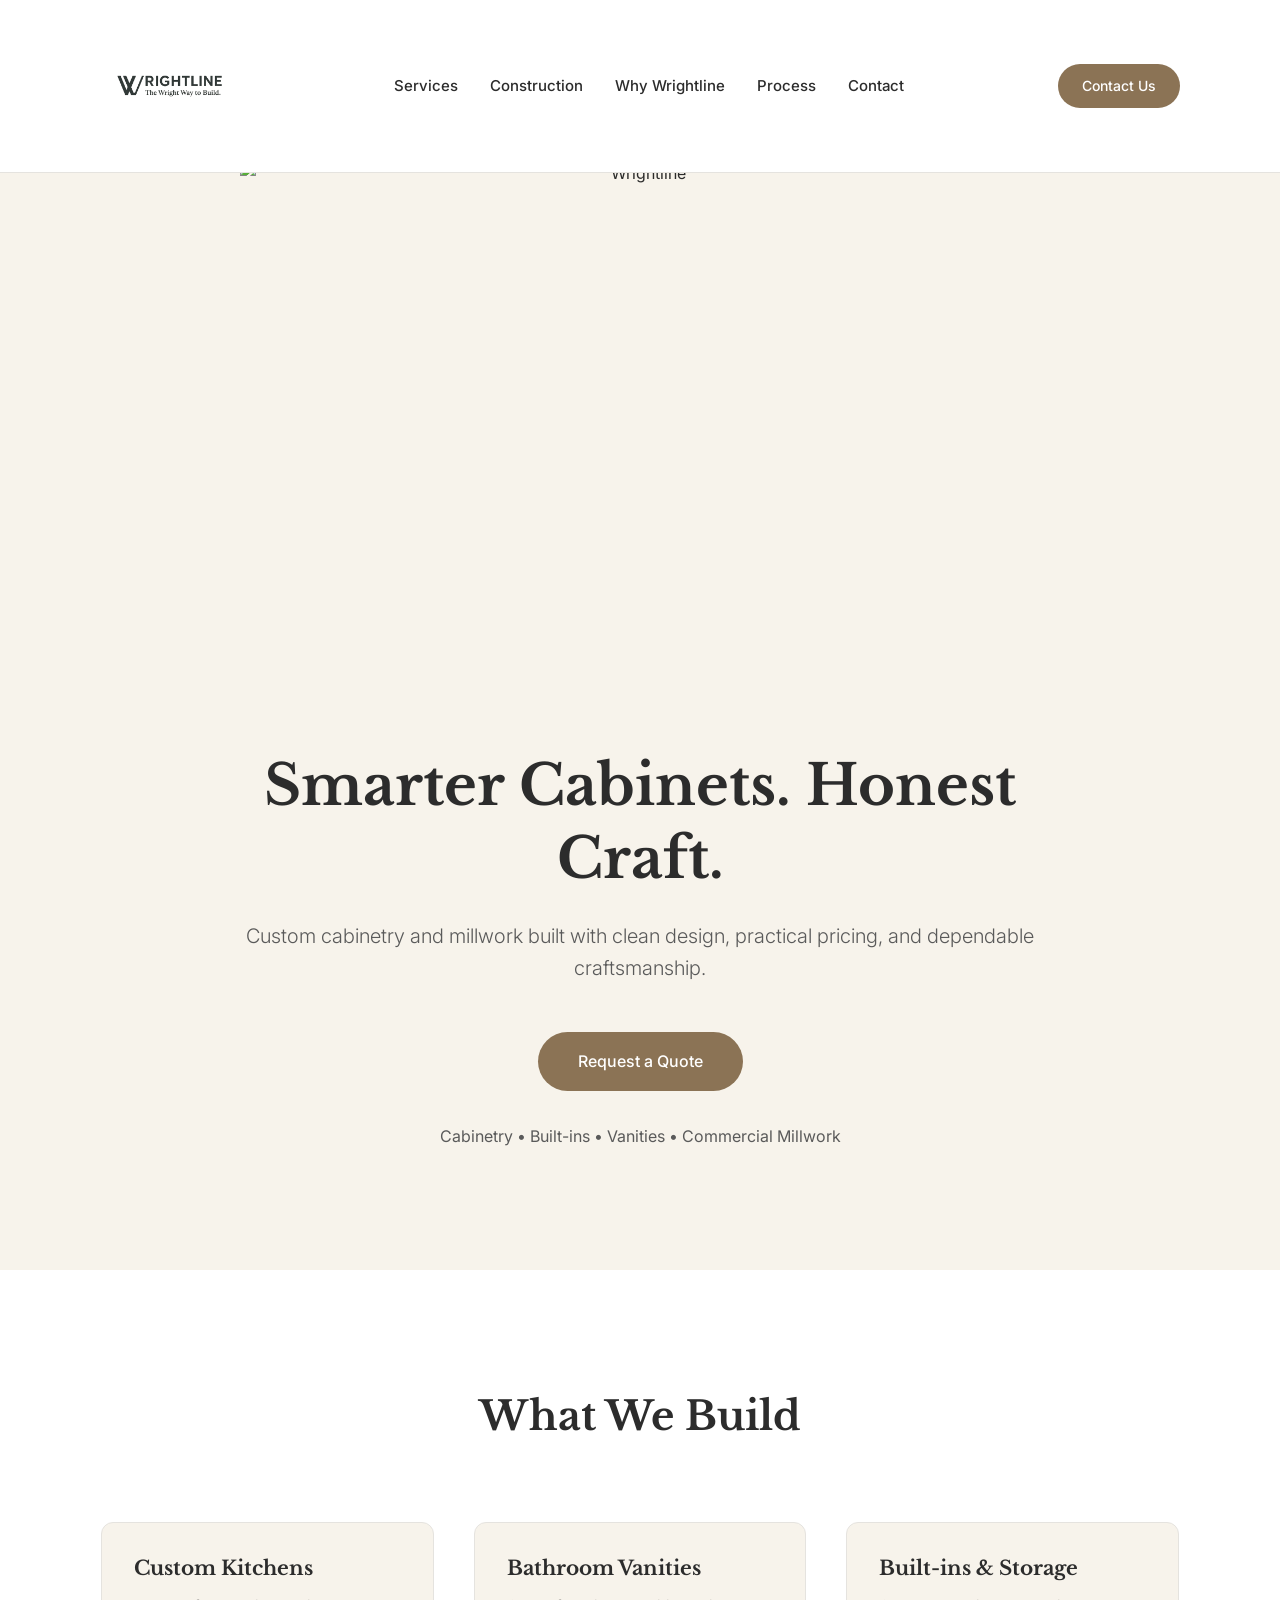
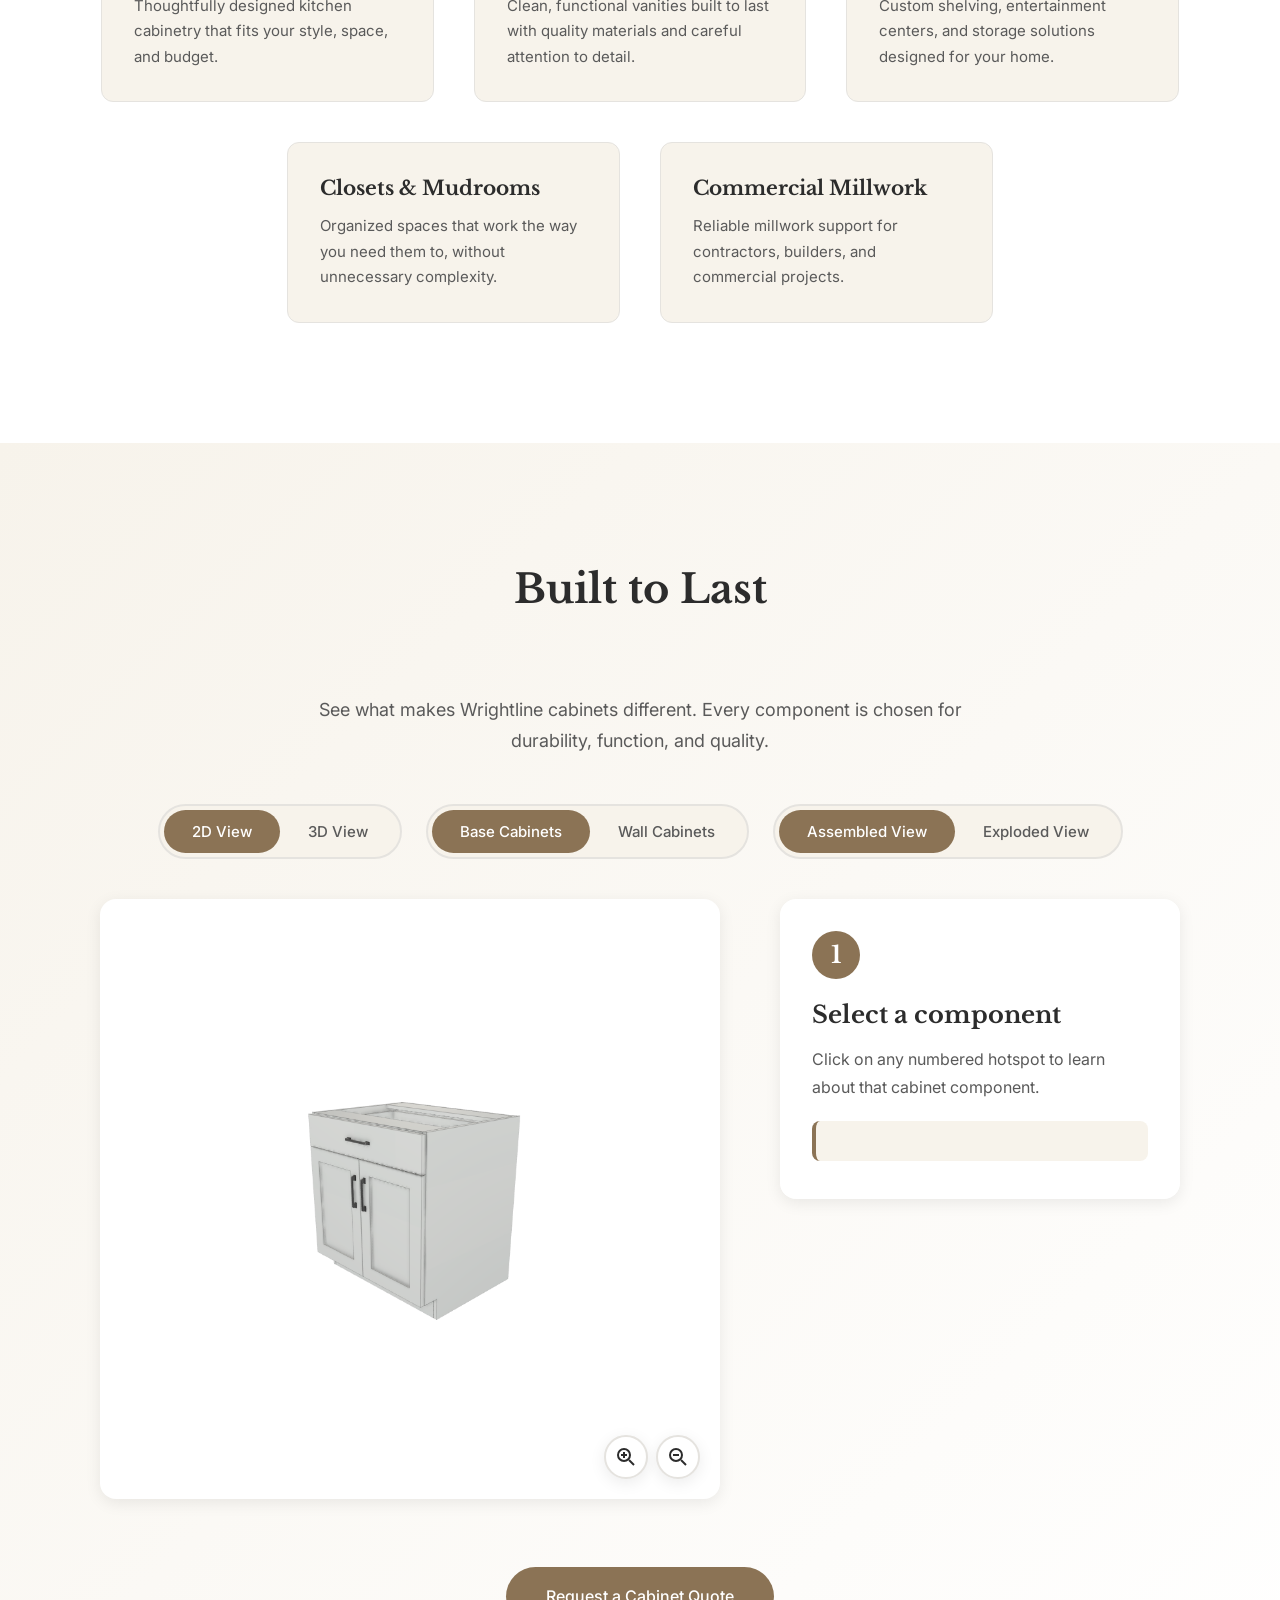
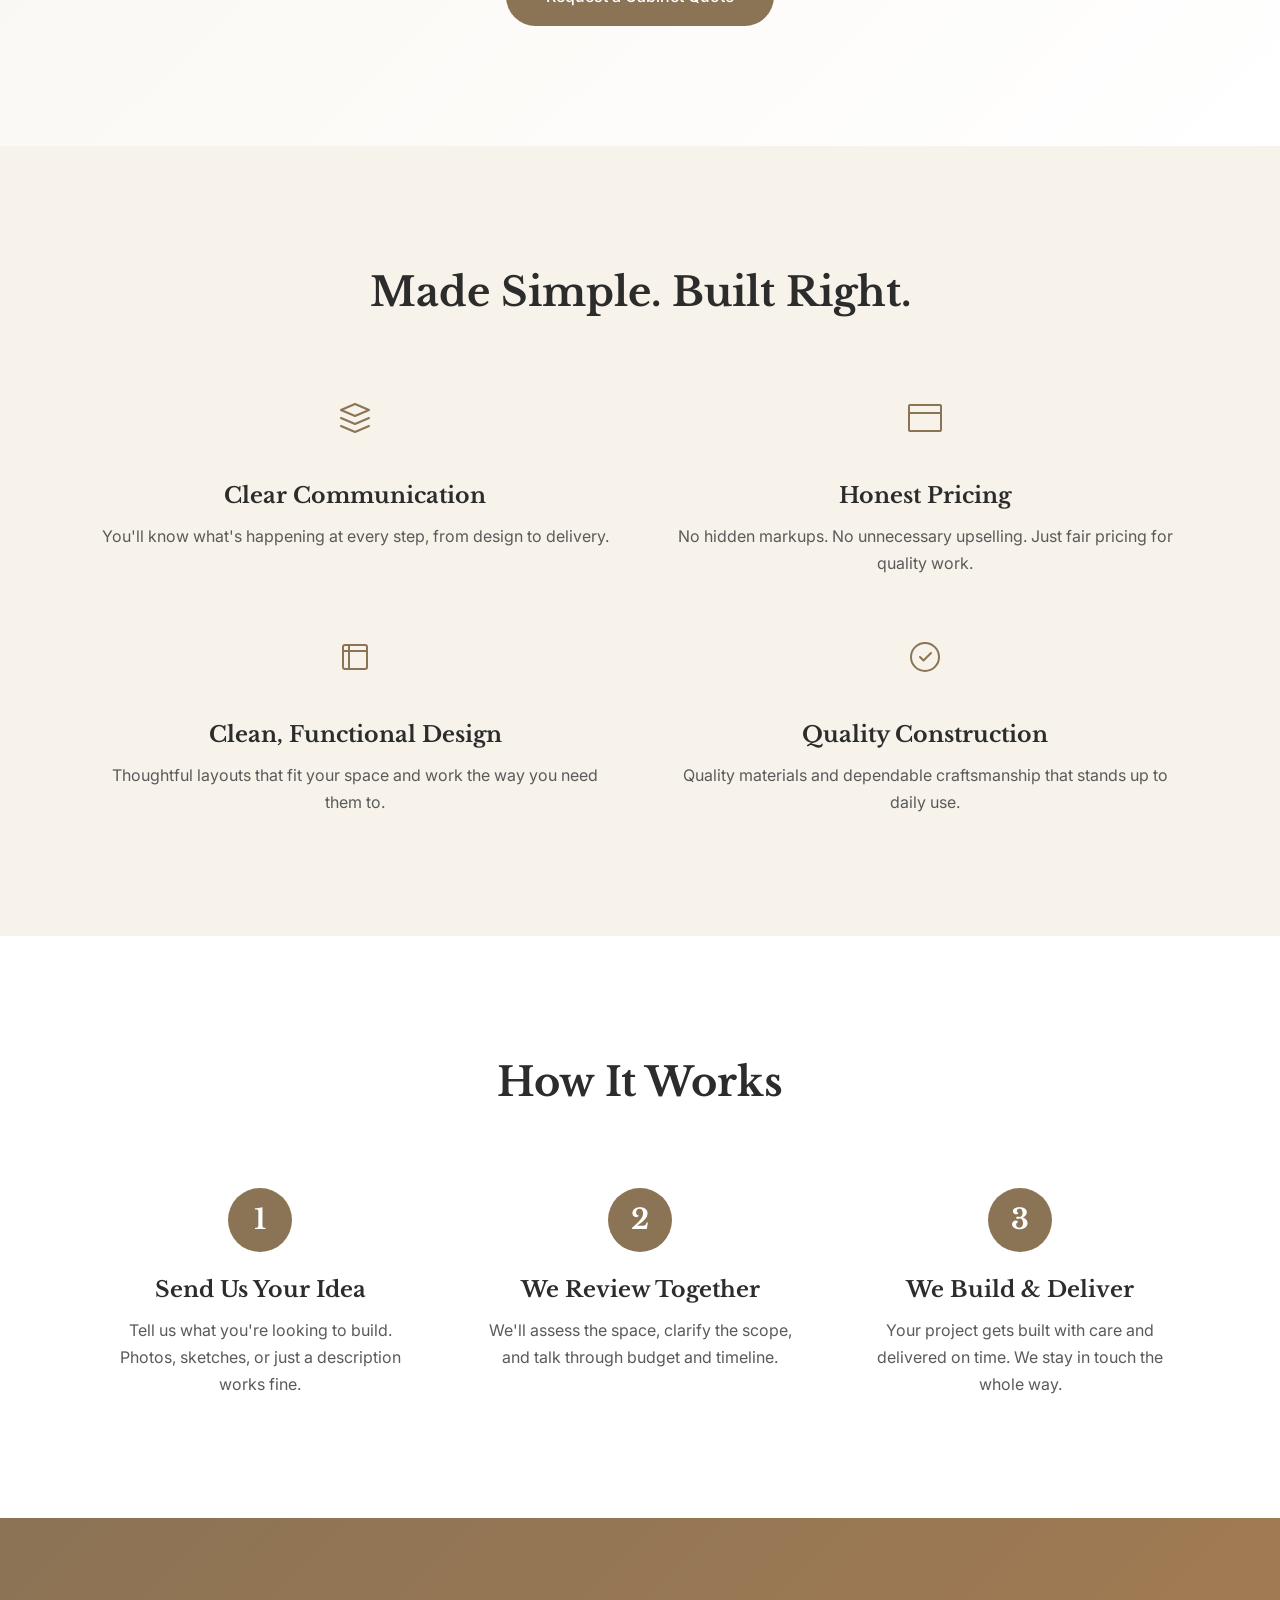
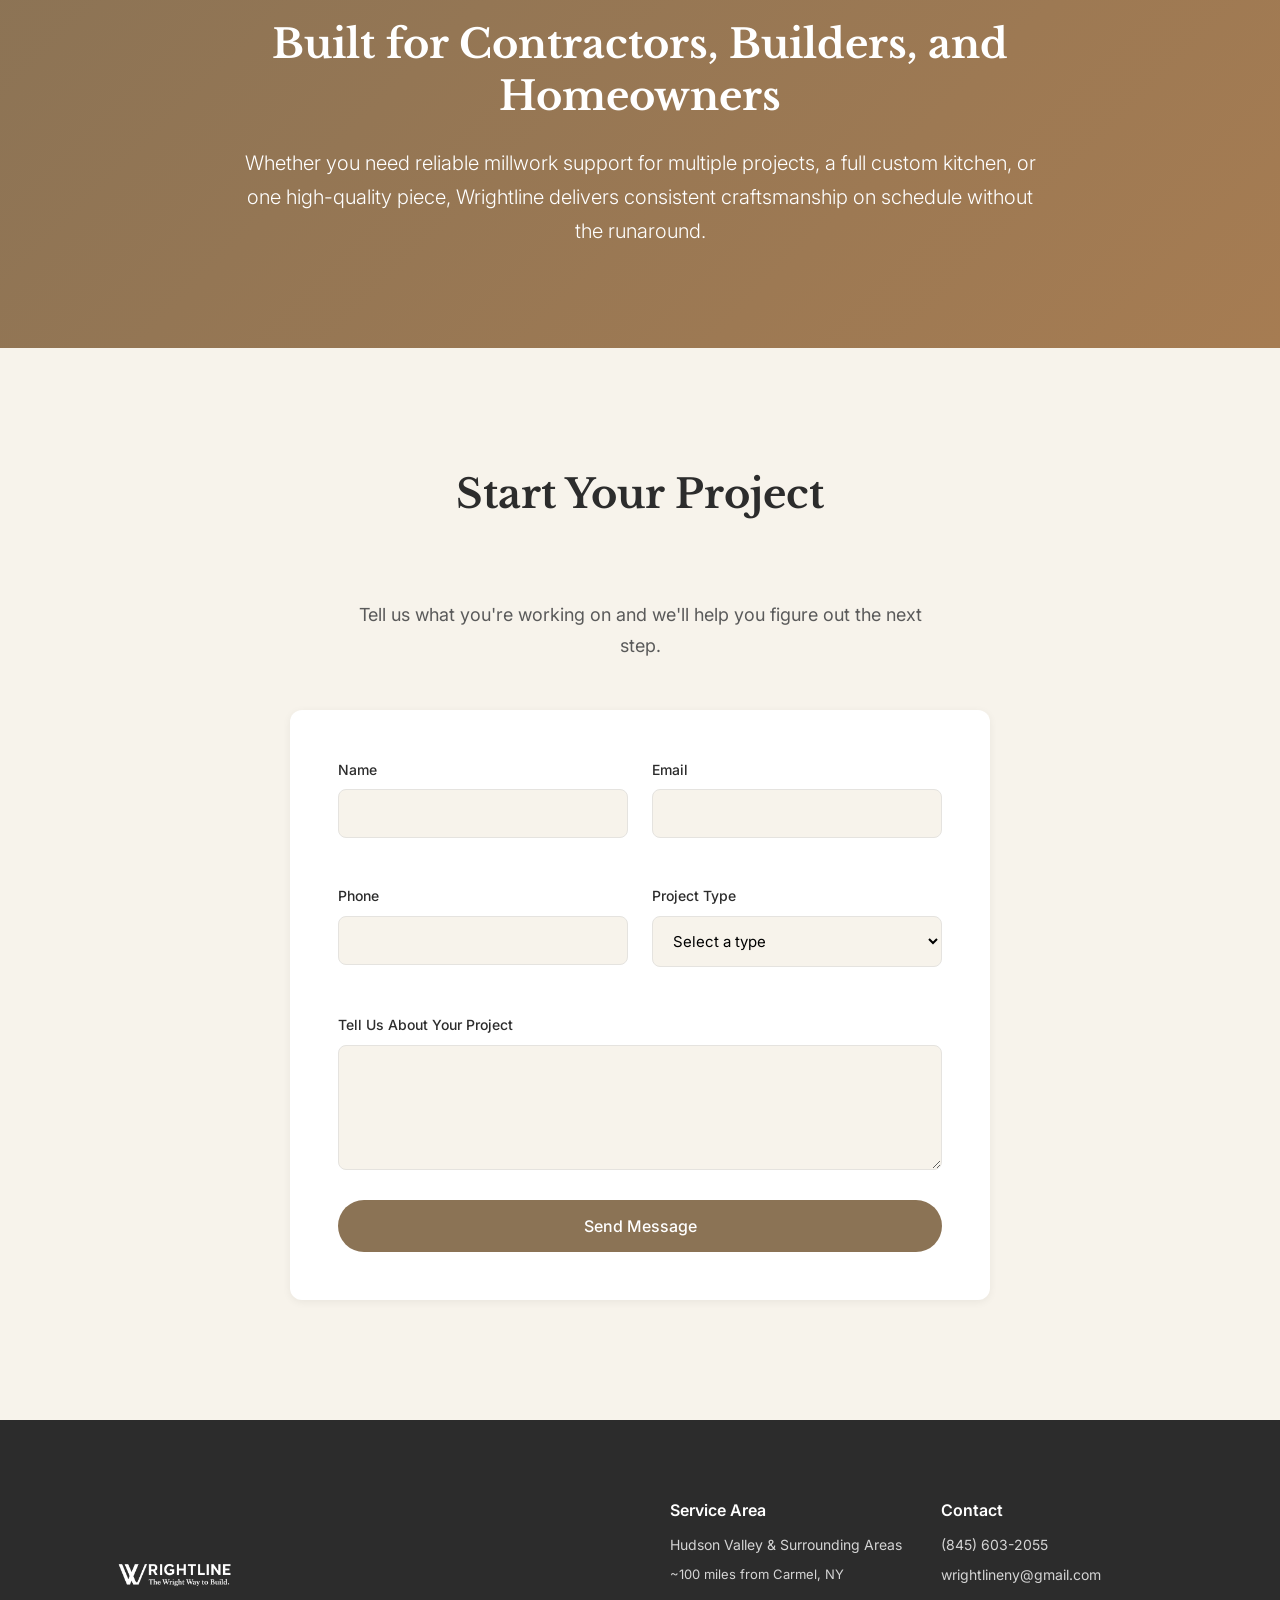
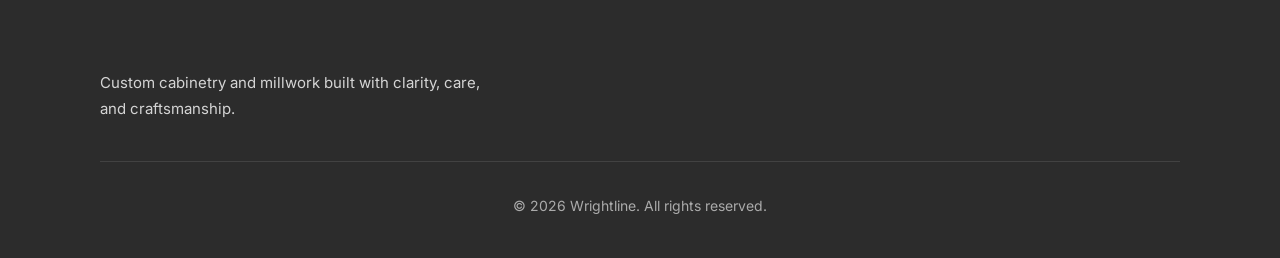
==== commit 7c97093b: "Add 3D cabinet viewer with COLLADA model loading and component selection" ====
--- a/index.html
+++ b/index.html
@@ -6,7 +6,7 @@
     <meta name="description" content="Wrightline - Custom cabinetry and millwork built with clean design, practical pricing, and dependable craftsmanship.">
     <title>Wrightline | Smarter Cabinets. Honest Craft.</title>
     <link rel="stylesheet" href="styles.css?v=19">
-    <link rel="stylesheet" href="cabinet-explorer.css?v=5">
+    <link rel="stylesheet" href="cabinet-explorer.css?v=6">
     <link rel="preconnect" href="https://fonts.googleapis.com">
     <link rel="preconnect" href="https://fonts.gstatic.com" crossorigin>
     <link href="https://fonts.googleapis.com/css2?family=Inter:wght@300;400;500;600&family=Libre+Baskerville:wght@400;700&display=swap" rel="stylesheet">
@@ -100,6 +100,10 @@
             <p class="explorer-intro">See what makes Wrightline cabinets different. Every component is chosen for durability, function, and quality.</p>
             
             <div class="explorer-controls">
+                <button class="view-mode-toggle" id="viewModeToggle" onclick="window.toggleViewMode()">
+                    <span class="toggle-label mode-2d active">2D View</span>
+                    <span class="toggle-label mode-3d">3D View</span>
+                </button>
                 <button class="cabinet-type-toggle" id="cabinetTypeToggle" onclick="window.toggleCabinetType()">
                     <span class="toggle-label base-cabinet active">Base Cabinets</span>
                     <span class="toggle-label wall-cabinet">Wall Cabinets</span>
@@ -111,8 +115,8 @@
             </div>
 
             <div class="explorer-container">
-                <!-- Cabinet Visualization -->
-                <div class="cabinet-viewer" id="cabinetViewer">
+                <!-- 2D Cabinet Visualization -->
+                <div class="cabinet-viewer cabinet-viewer-2d" id="cabinetViewer2D" style="display: flex;">
                     <img id="cabinetImage" src="Base_Cabinet_Assembled.png" alt="Base Cabinet - Assembled View" class="cabinet-image" />
                     
                     <!-- Zoom Controls -->
@@ -145,6 +149,9 @@
                         <!-- Exploded view elements (hidden initially) -->
                         <g class="exploded-parts" id="explodedParts">
                             <!-- Top pieces -->
+                        <!-- Exploded view elements (hidden initially) -->
+                        <g class="exploded-parts" id="explodedParts">
+                            <!-- Top pieces -->
                             <rect class="cabinet-part" data-part="top-panel" x="250" y="20" width="300" height="10" fill="#C8B69C" stroke="#8B7355" stroke-width="2" />
                             
                             <!-- Back panel (top) -->
@@ -269,6 +276,27 @@
                             </g>
                         </g>
                     </svg>
+                </div>
+
+                <!-- 3D Cabinet Visualization -->
+                <div class="viewer-3d-container" style="display: none;" id="viewer3DContainer">
+                    <div class="cabinet-viewer cabinet-viewer-3d" id="cabinetViewer3D"></div>
+                    
+                    <!-- Component Selector Sidebar -->
+                    <div class="component-selector">
+                        <h3>Components</h3>
+                        <p class="component-help">Click a component below or click on the 3D model to select it</p>
+                        <div id="componentList" class="component-list">
+                            <!-- Component buttons will be populated dynamically -->
+                        </div>
+                        
+                        <!-- Drawer Explode Controls (shown when drawer selected) -->
+                        <div id="drawerExplodeControls" class="drawer-explode-controls" style="display: none;">
+                            <h4>Drawer Box</h4>
+                            <button onclick="window.explodeDrawerBox3D()" class="btn btn-sm">Explode Drawer</button>
+                            <button onclick="window.reassembleDrawerBox3D()" class="btn btn-sm">Reassemble Drawer</button>
+                        </div>
+                    </div>
                 </div>
 
                 <!-- Detail Panel -->
--- a/cabinet-explorer.css
+++ b/cabinet-explorer.css
@@ -353,3 +353,113 @@
 .cabinet-part.highlighted {
     filter: drop-shadow(0 0 8px var(--color-primary));
 }
+
+/* 3D Viewer Specific Styles */
+.viewer-3d-container {
+    display: flex;
+    gap: 30px;
+    width: 100%;
+}
+
+.cabinet-viewer-3d {
+    flex: 1;
+    min-height: 600px;
+    background-color: transparent;
+}
+
+.component-selector {
+    width: 280px;
+    background-color: var(--color-white);
+    border-radius: 12px;
+    padding: 24px;
+    box-shadow: var(--shadow-md);
+}
+
+.component-selector h3 {
+    font-family: var(--font-heading);
+    font-size: 20px;
+    margin: 0 0 12px 0;
+    color: var(--color-text);
+}
+
+.component-help {
+    font-size: 13px;
+    color: var(--color-text-light);
+    margin: 0 0 20px 0;
+    line-height: 1.4;
+}
+
+.component-list {
+    display: flex;
+    flex-direction: column;
+    gap: 8px;
+    margin-bottom: 20px;
+}
+
+.component-btn {
+    padding: 12px 16px;
+    background-color: var(--color-warm-white);
+    border: 2px solid var(--color-border);
+    border-radius: 8px;
+    font-family: var(--font-body);
+    font-size: 14px;
+    font-weight: 500;
+    color: var(--color-text);
+    text-align: left;
+    cursor: pointer;
+    transition: all 0.2s ease;
+}
+
+.component-btn:hover {
+    background-color: var(--color-white);
+    border-color: var(--color-primary);
+    transform: translateX(4px);
+}
+
+.component-btn.active {
+    background-color: var(--color-primary);
+    color: var(--color-white);
+    border-color: var(--color-primary);
+}
+
+.drawer-explode-controls {
+    padding-top: 20px;
+    border-top: 1px solid var(--color-border);
+}
+
+.drawer-explode-controls h4 {
+    font-family: var(--font-heading);
+    font-size: 16px;
+    margin: 0 0 12px 0;
+    color: var(--color-text);
+}
+
+.drawer-explode-controls .btn {
+    width: 100%;
+    margin-bottom: 8px;
+}
+
+.view-mode-toggle {
+    position: relative;
+    display: flex;
+    gap: 0;
+    background-color: var(--color-warm-white);
+    border: 2px solid var(--color-border);
+    border-radius: 50px;
+    padding: 4px;
+    cursor: pointer;
+    z-index: 100;
+    font-family: var(--font-body);
+    pointer-events: auto;
+    user-select: none;
+}
+
+@media (max-width: 1024px) {
+    .viewer-3d-container {
+        flex-direction: column;
+    }
+    
+    .component-selector {
+        width: 100%;
+    }
+}
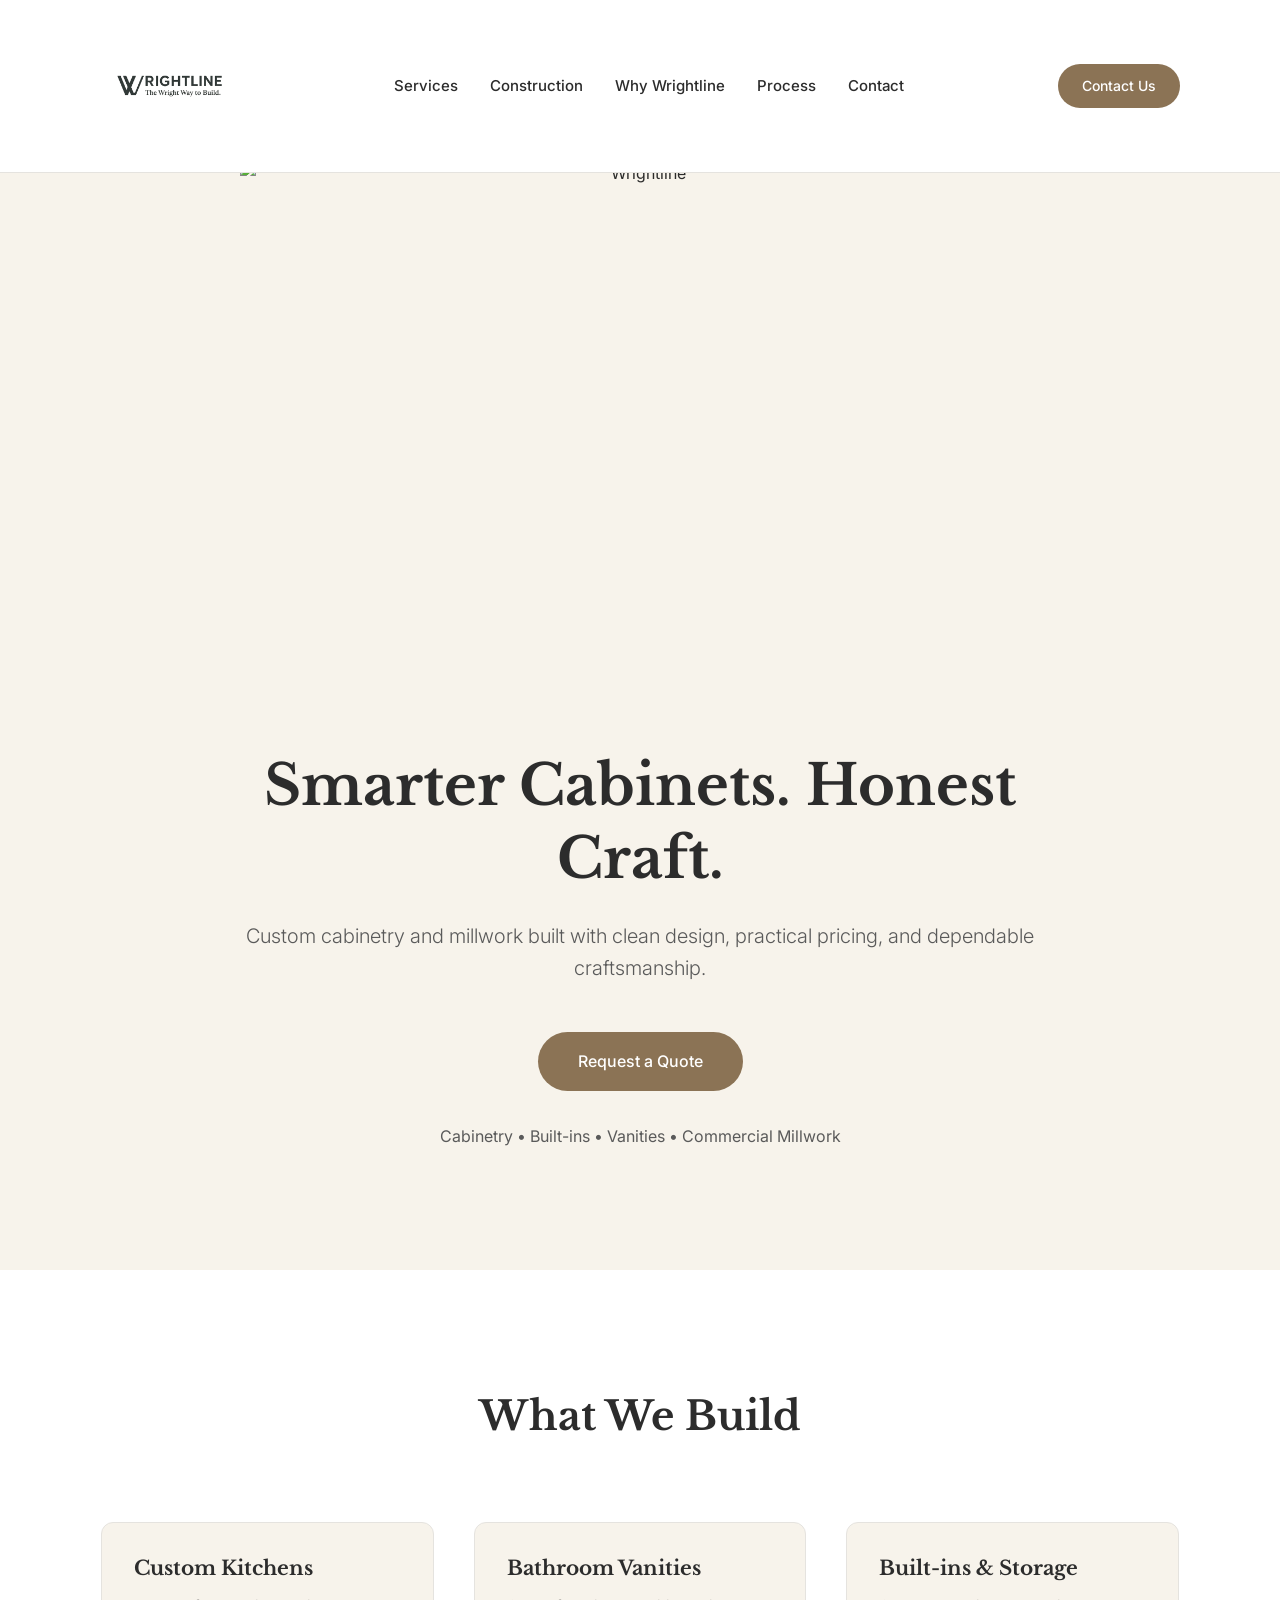
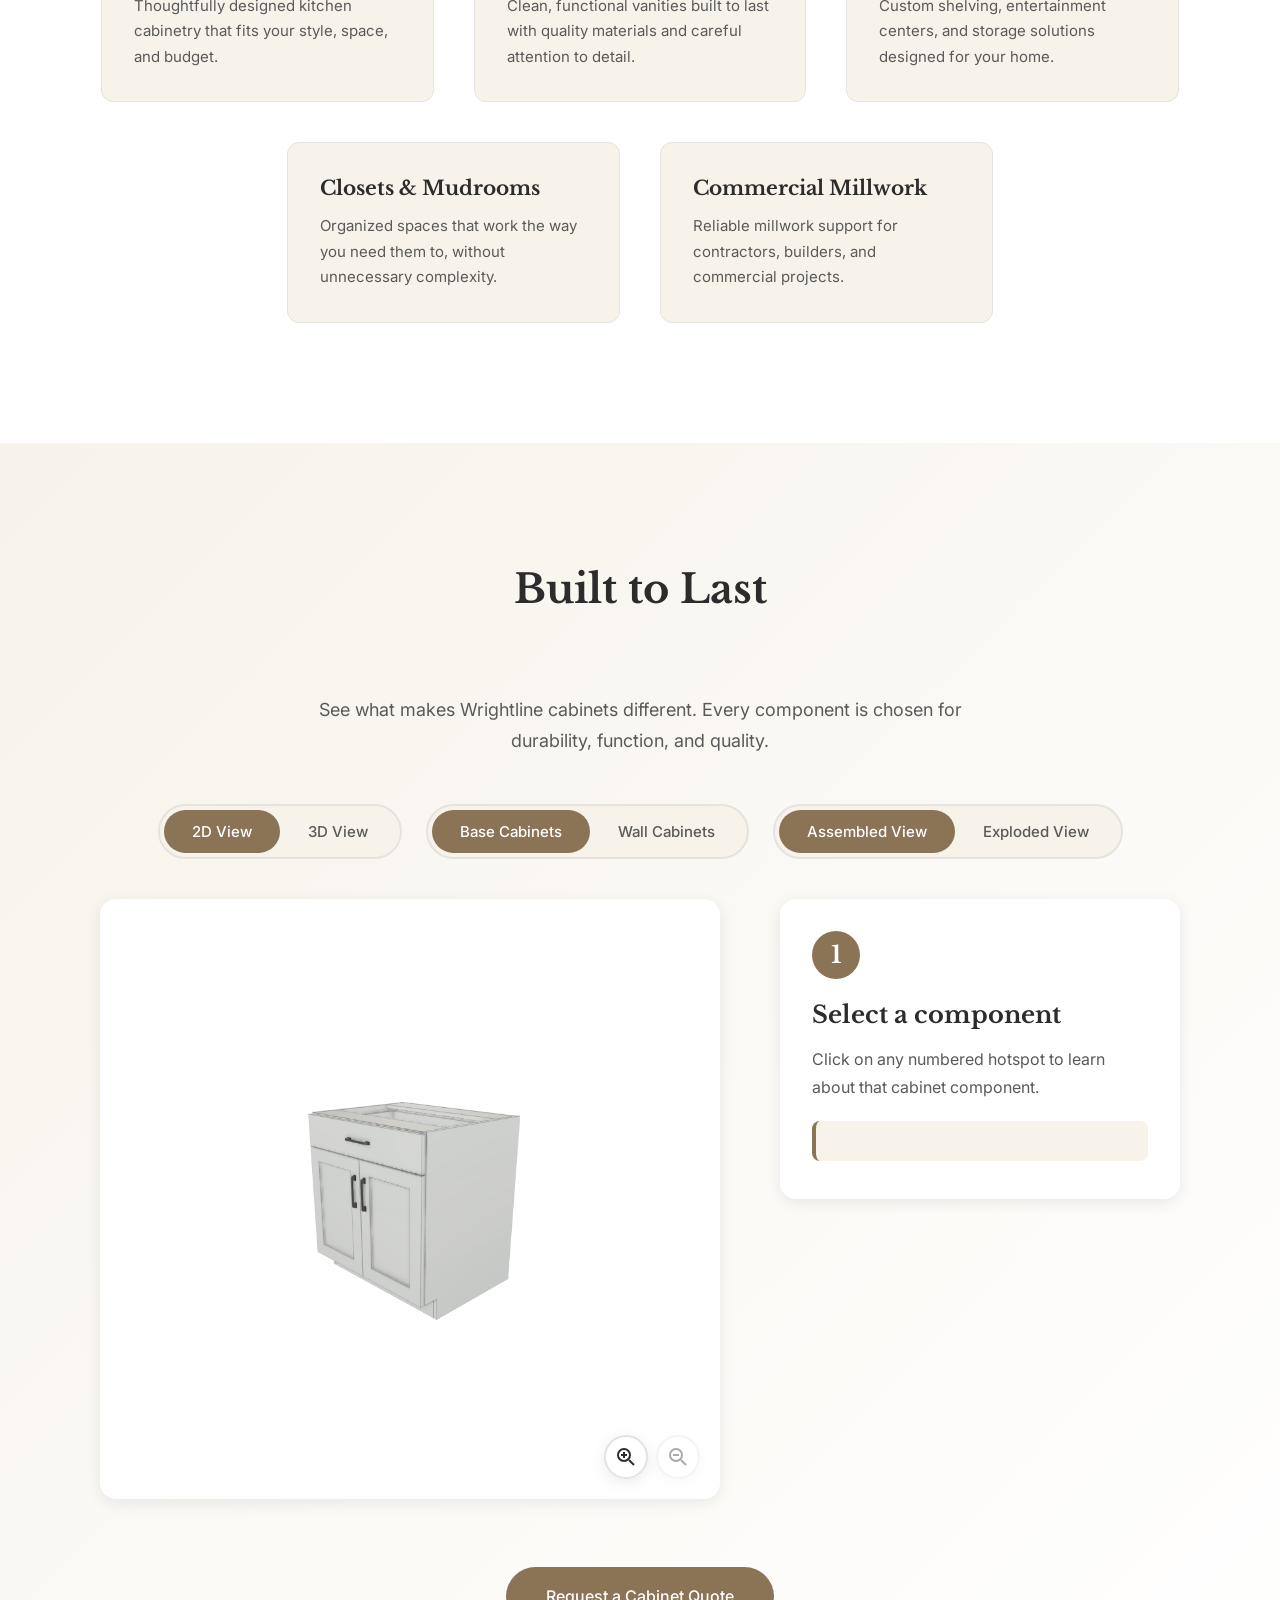
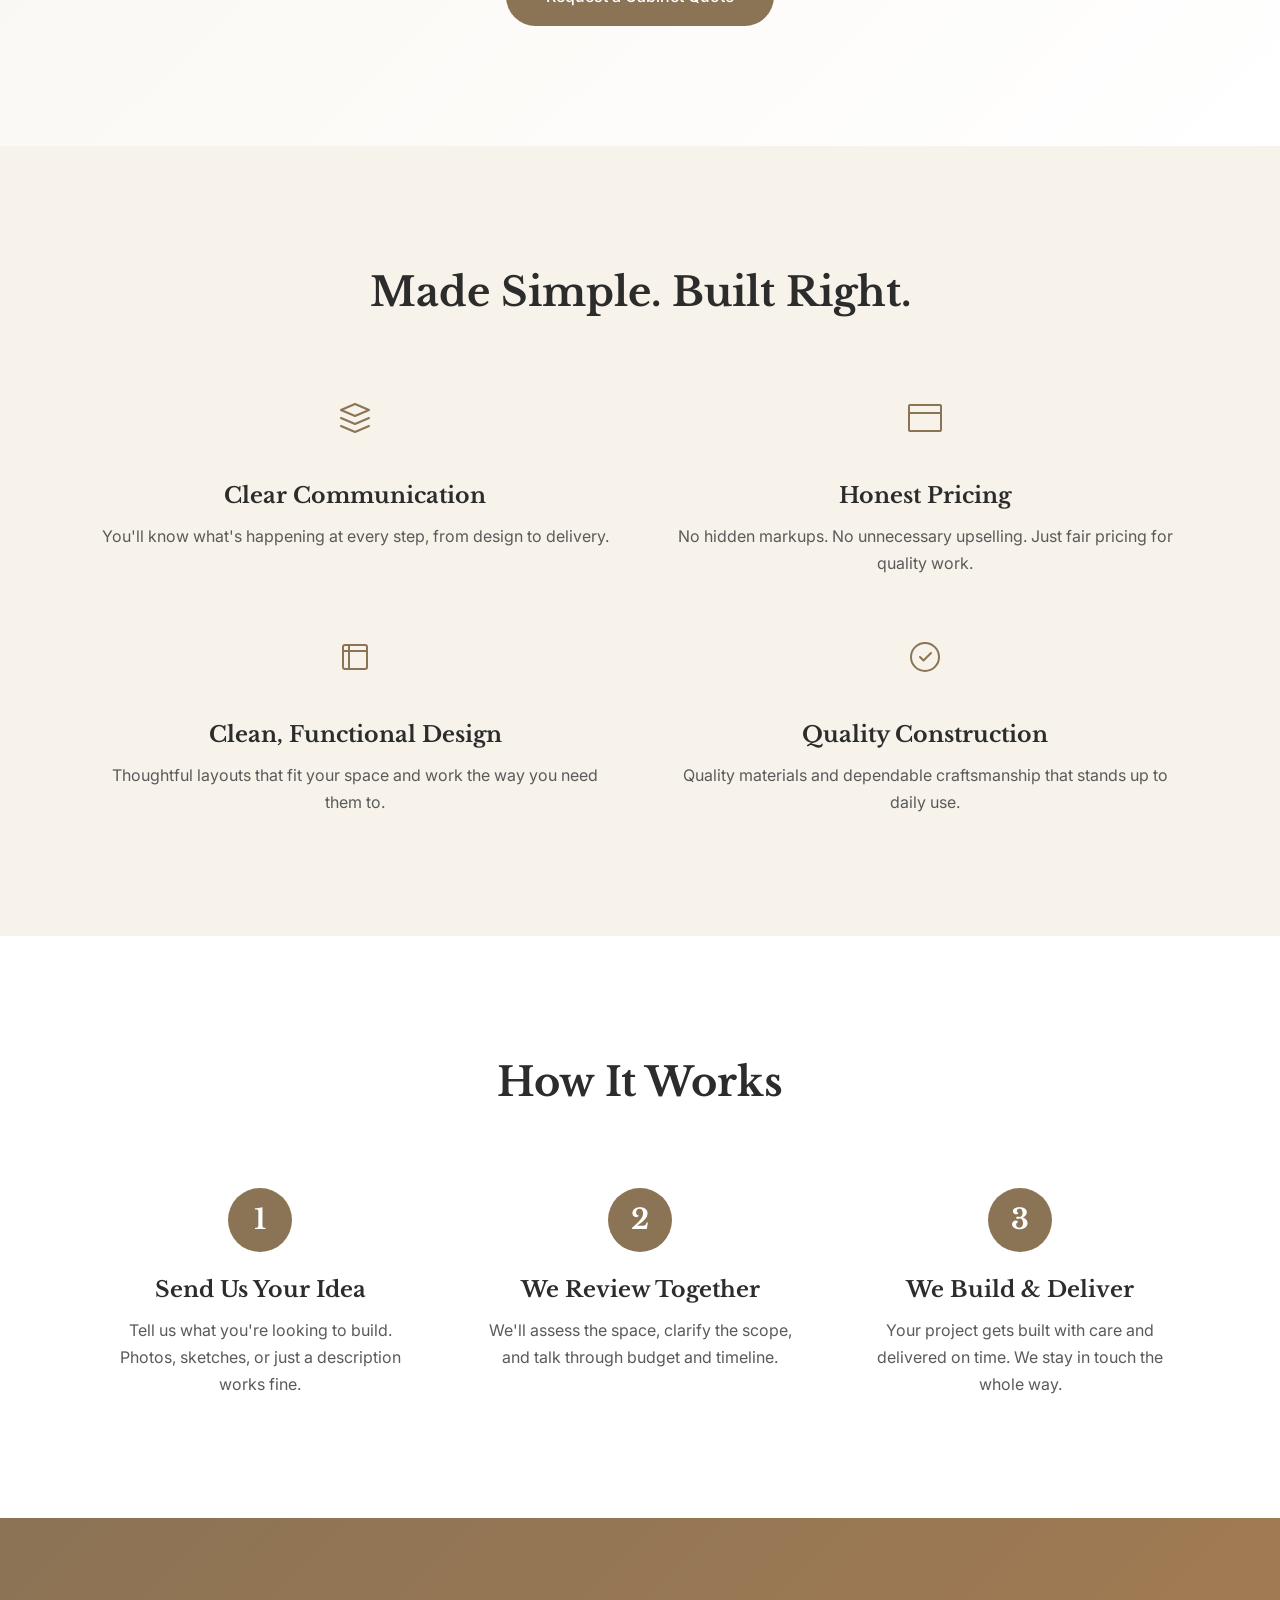
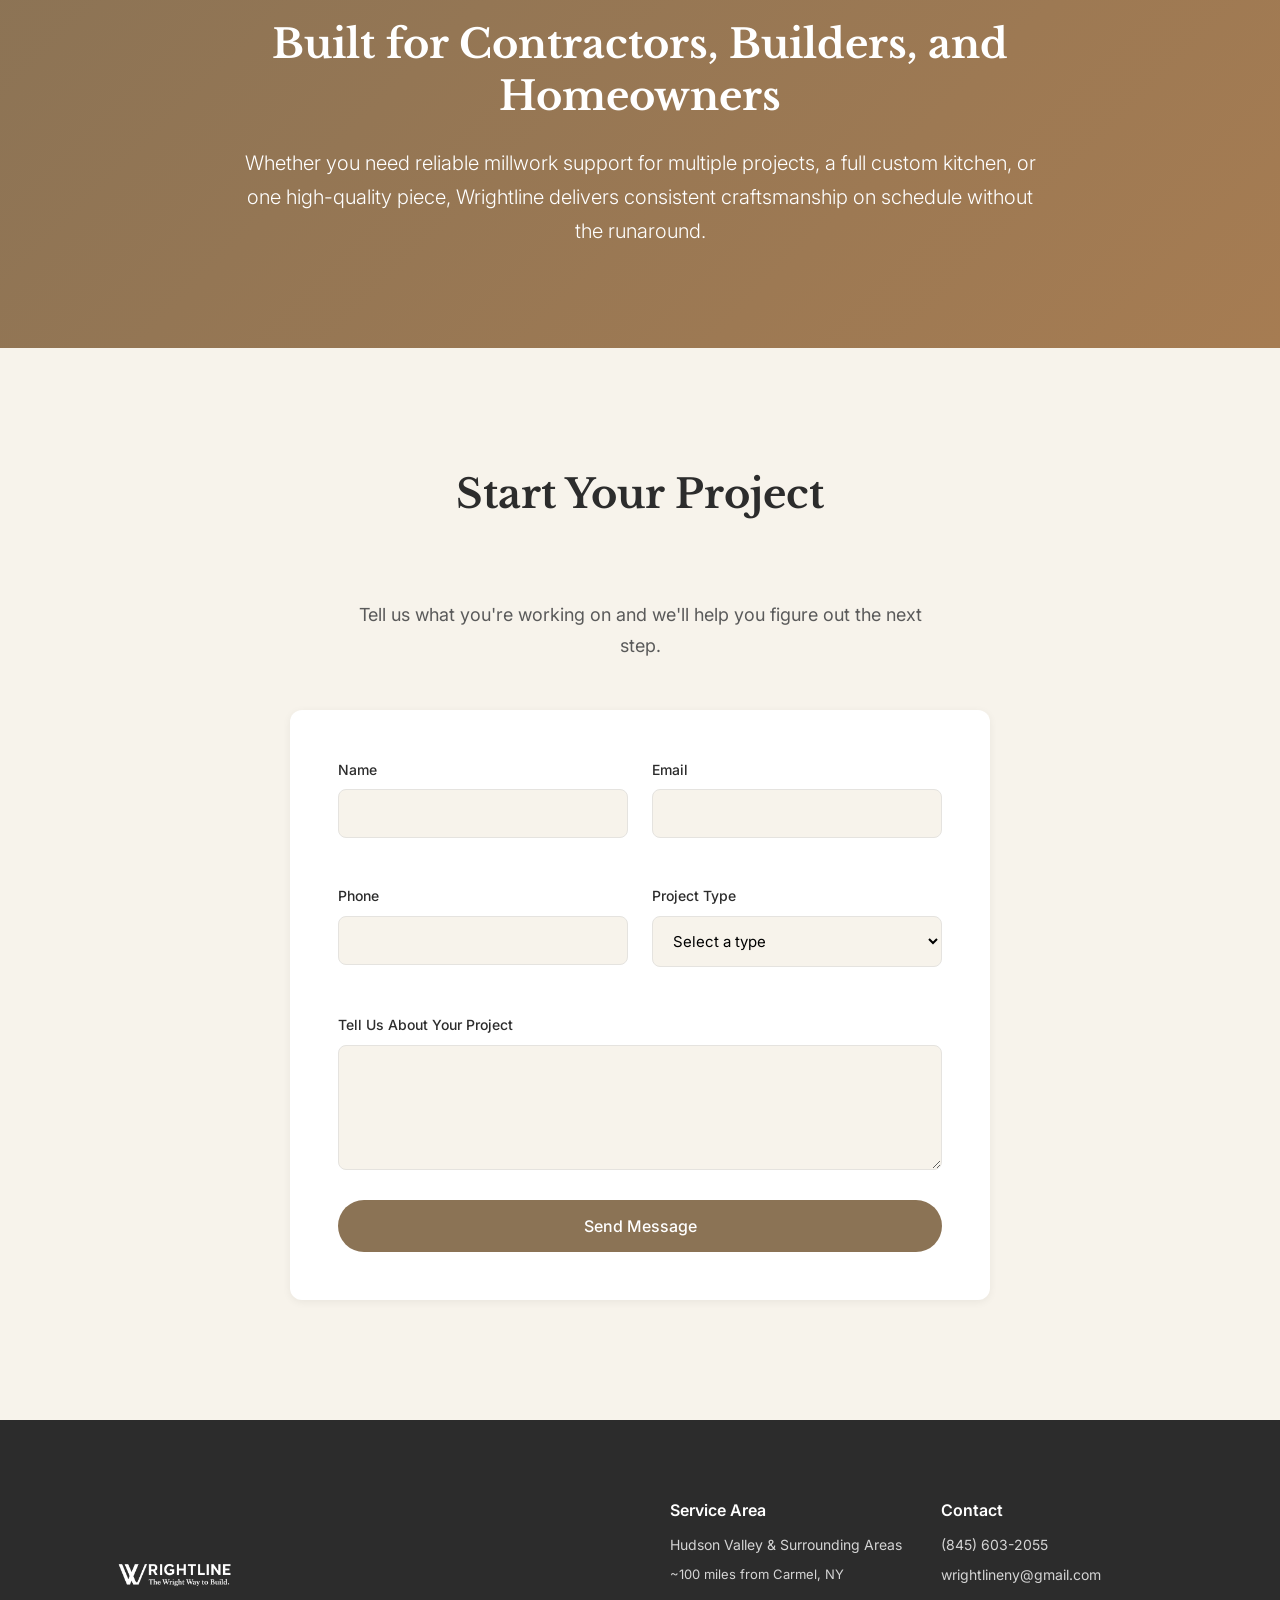
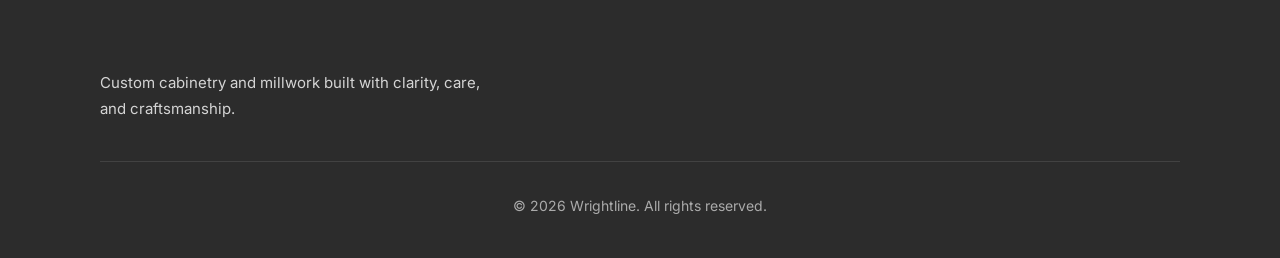
==== commit 9b3e74a9: "Fix 3D viewer: direct window function calls instead of dynamic import" ====
--- a/index.html
+++ b/index.html
@@ -491,6 +491,7 @@
         formspree('initForm', { formElement: '#contact-form', formId: 'mbdqnrey' });
     </script>
     <script src="https://unpkg.com/@formspree/ajax@1" defer></script>
+    <script type="module" src="cabinet-3d.js"></script>
     <script src="cabinet-explorer.js"></script>
     <script src="script.js"></script>
 </body>
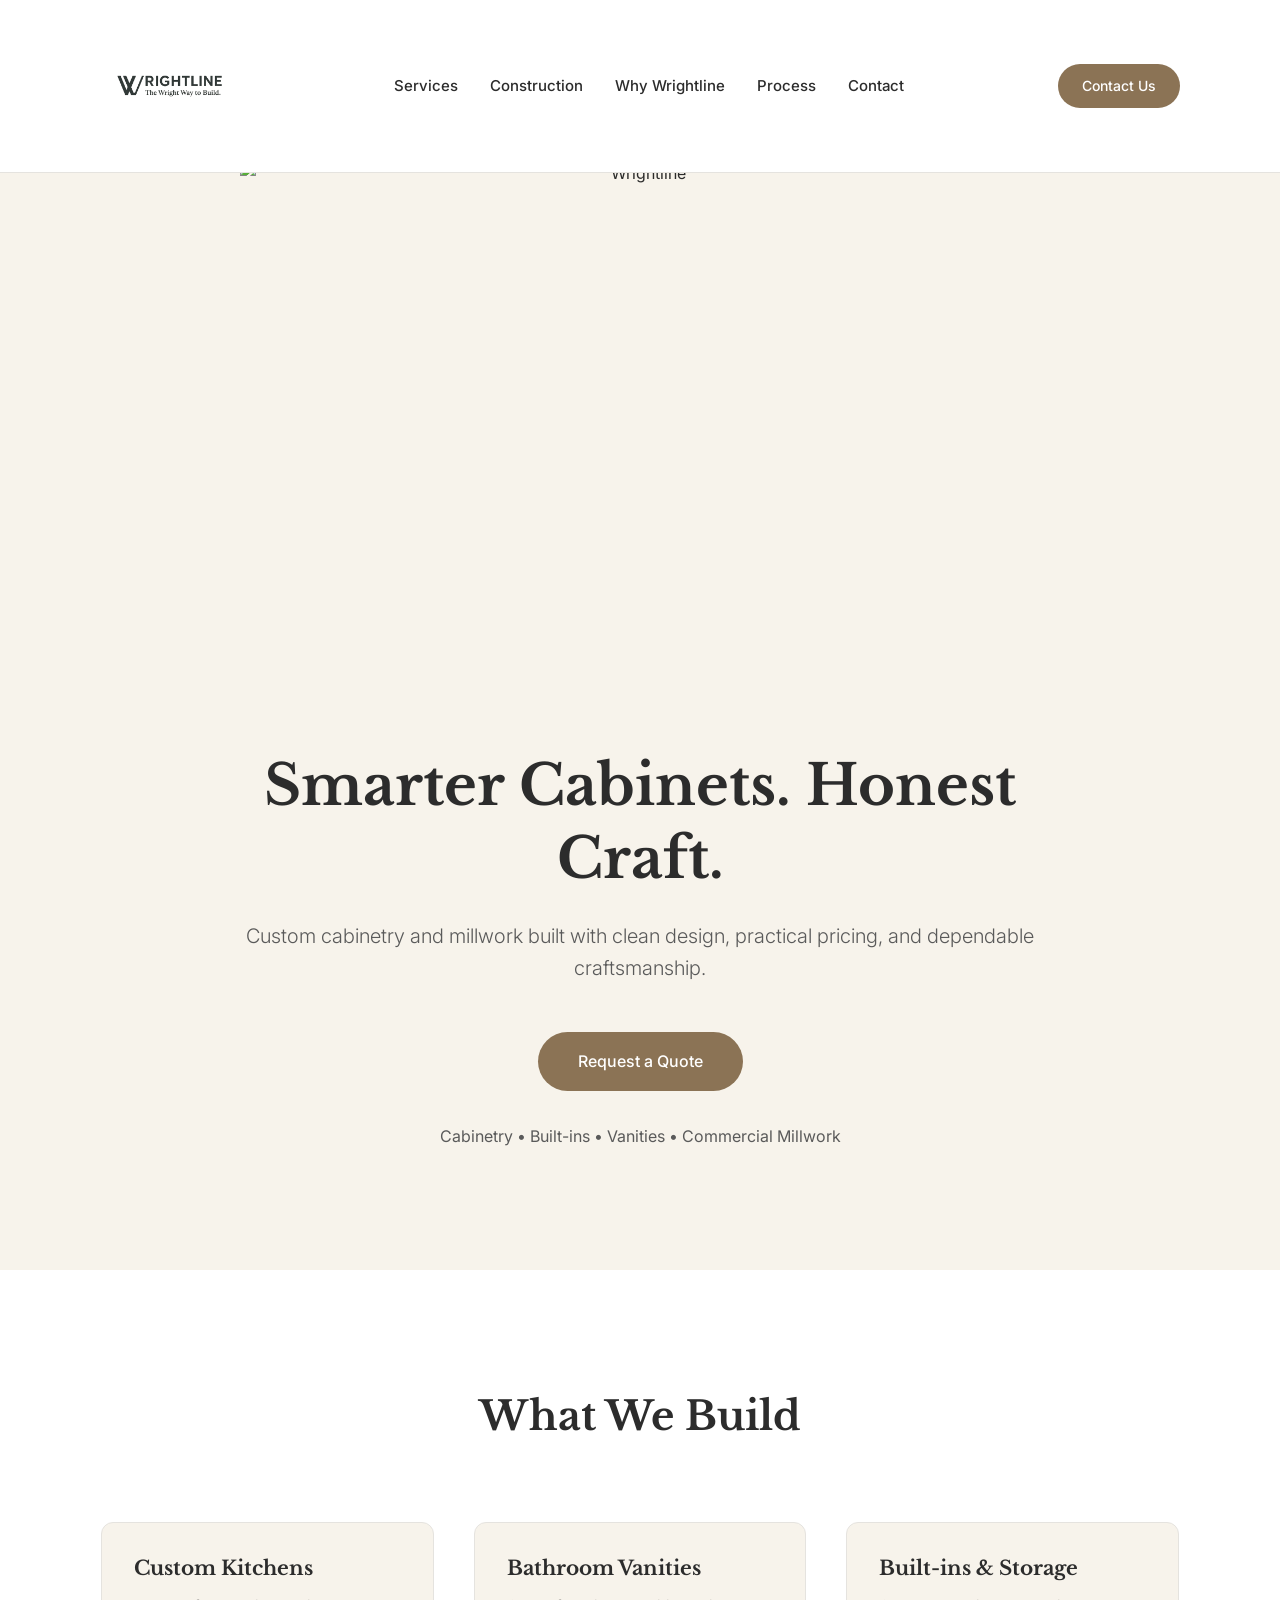
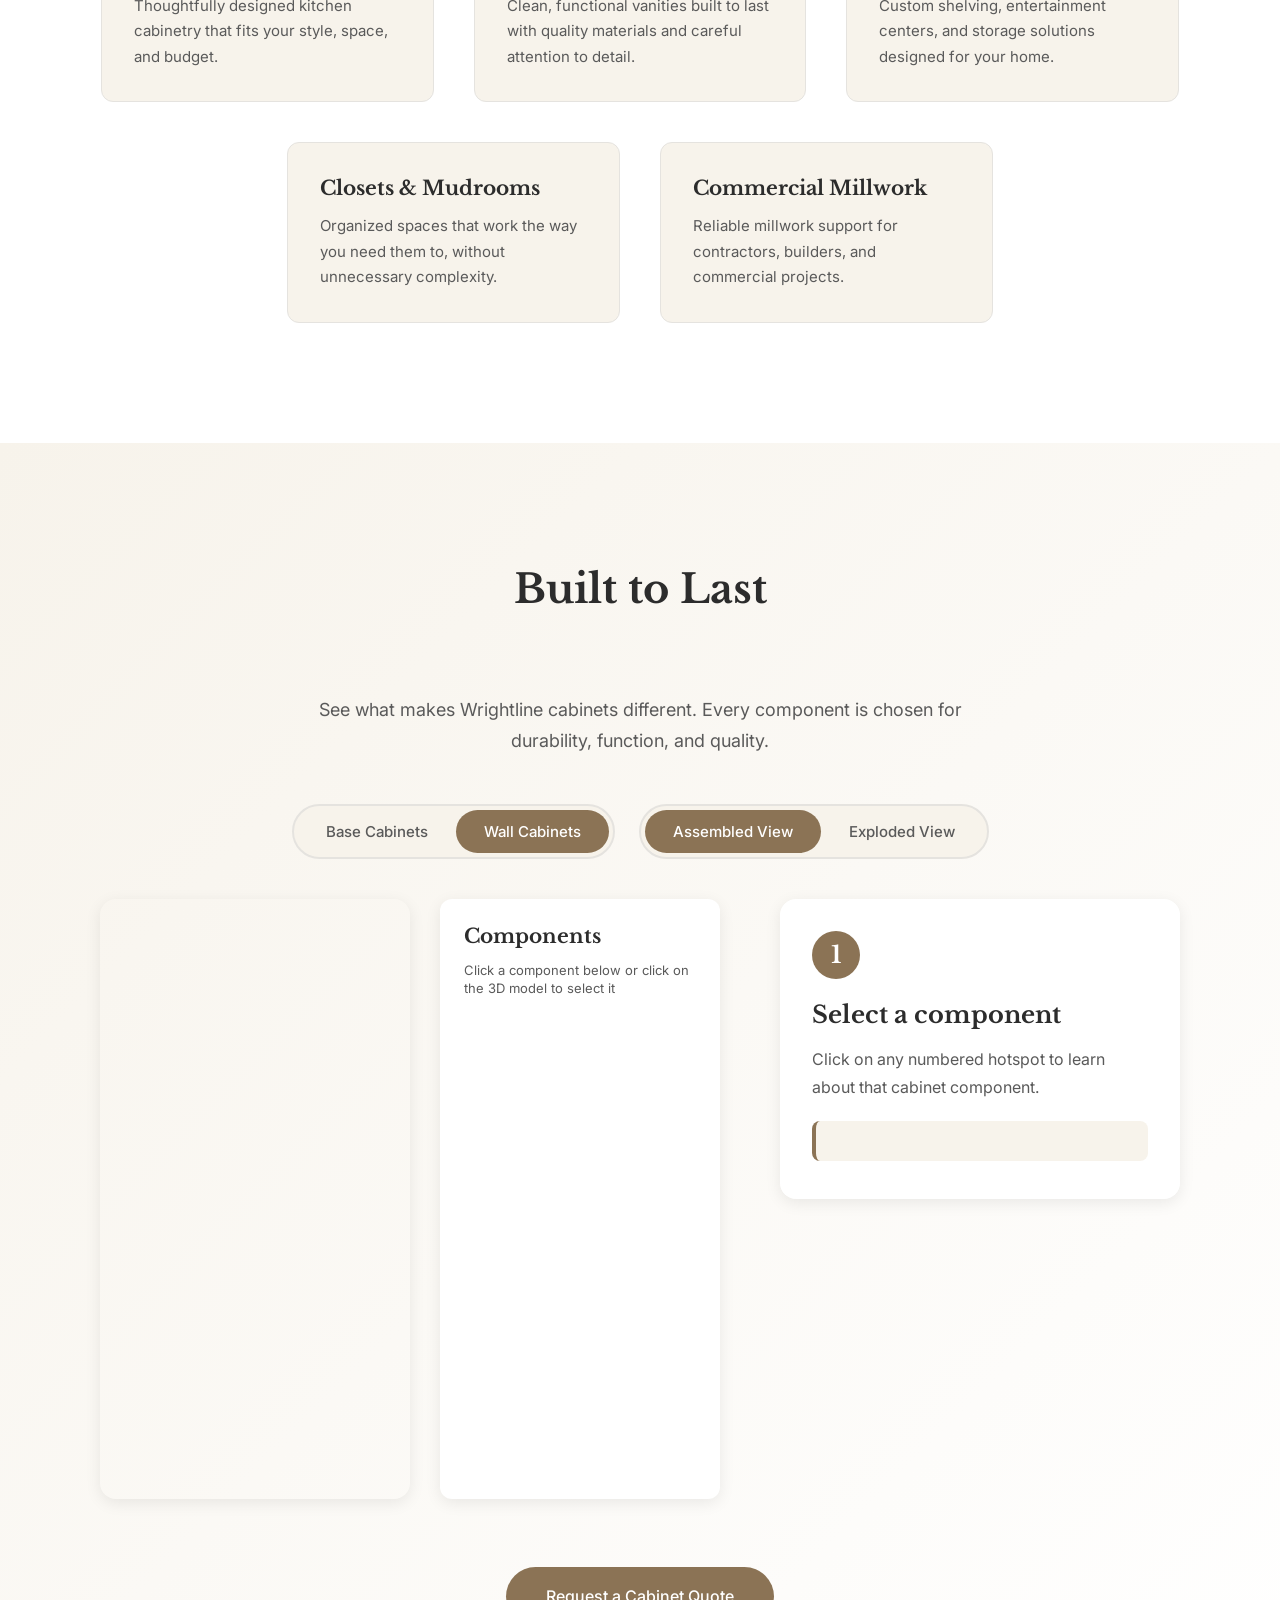
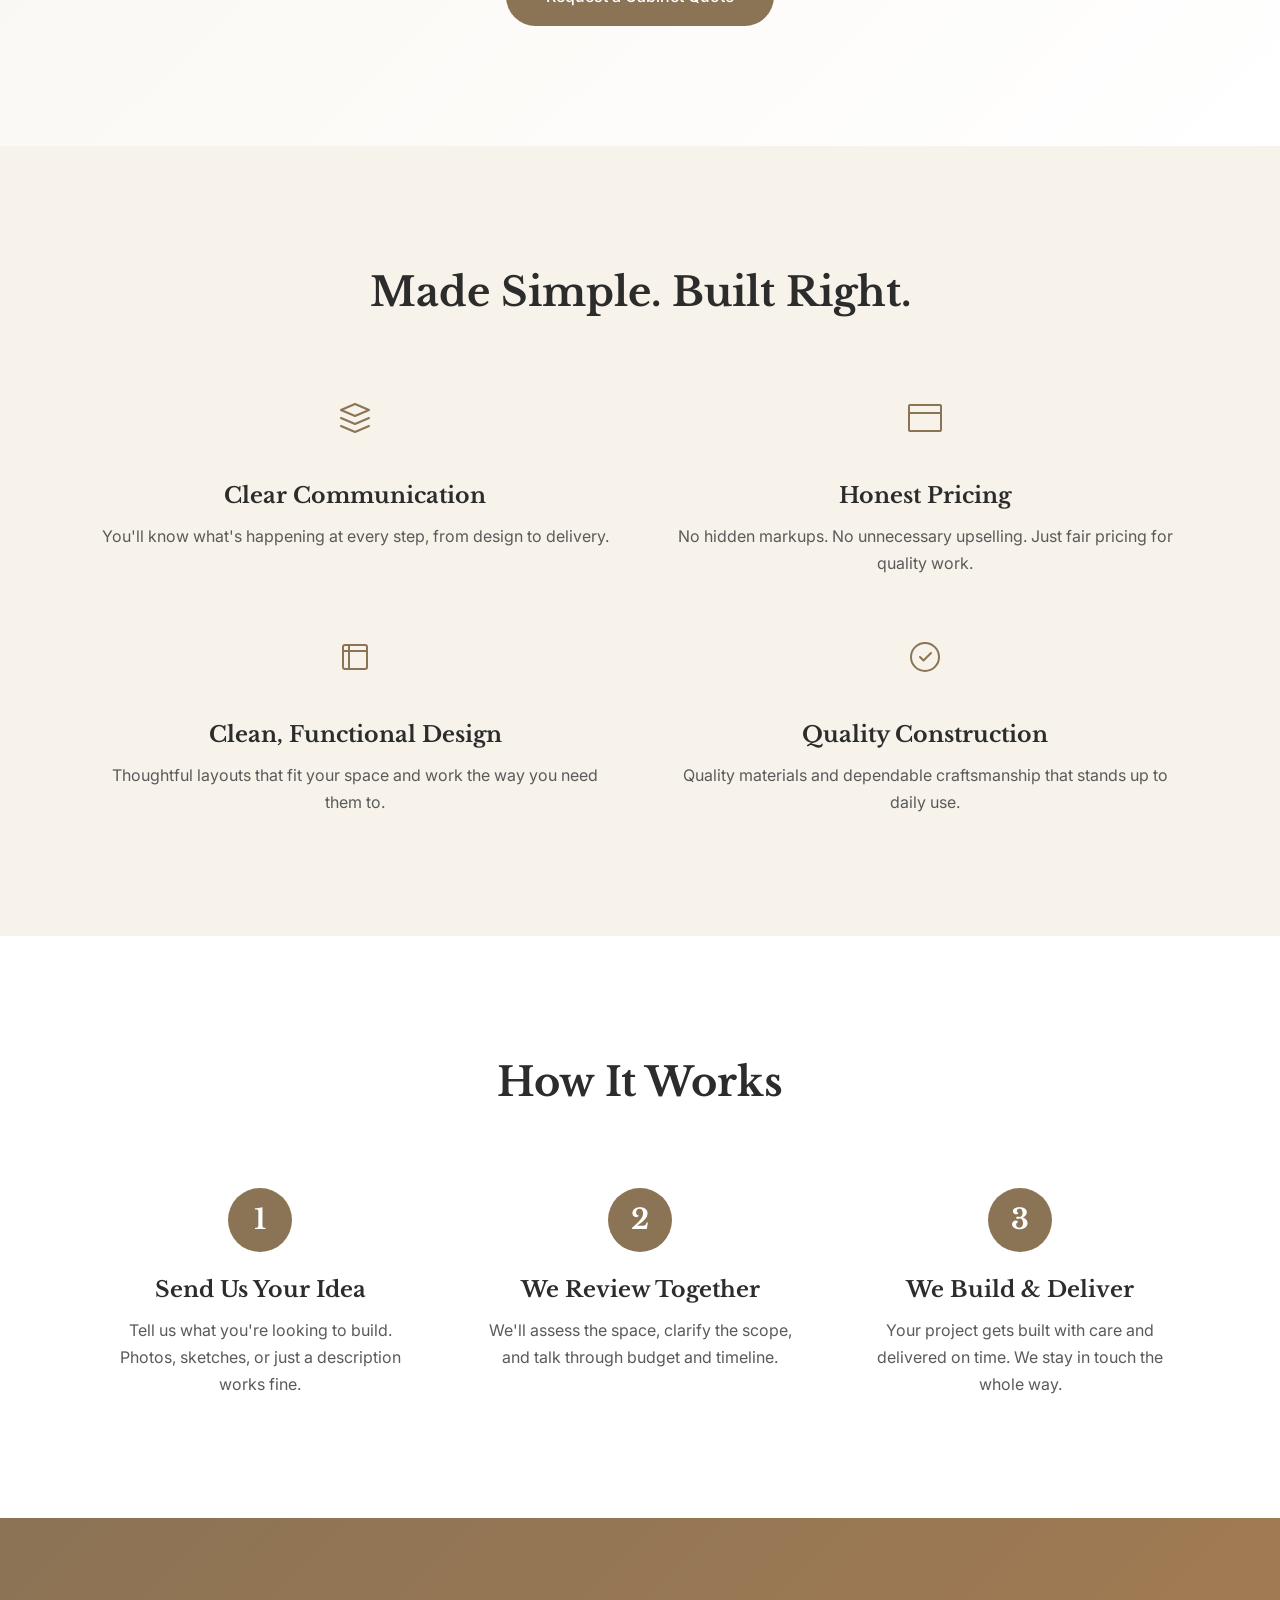
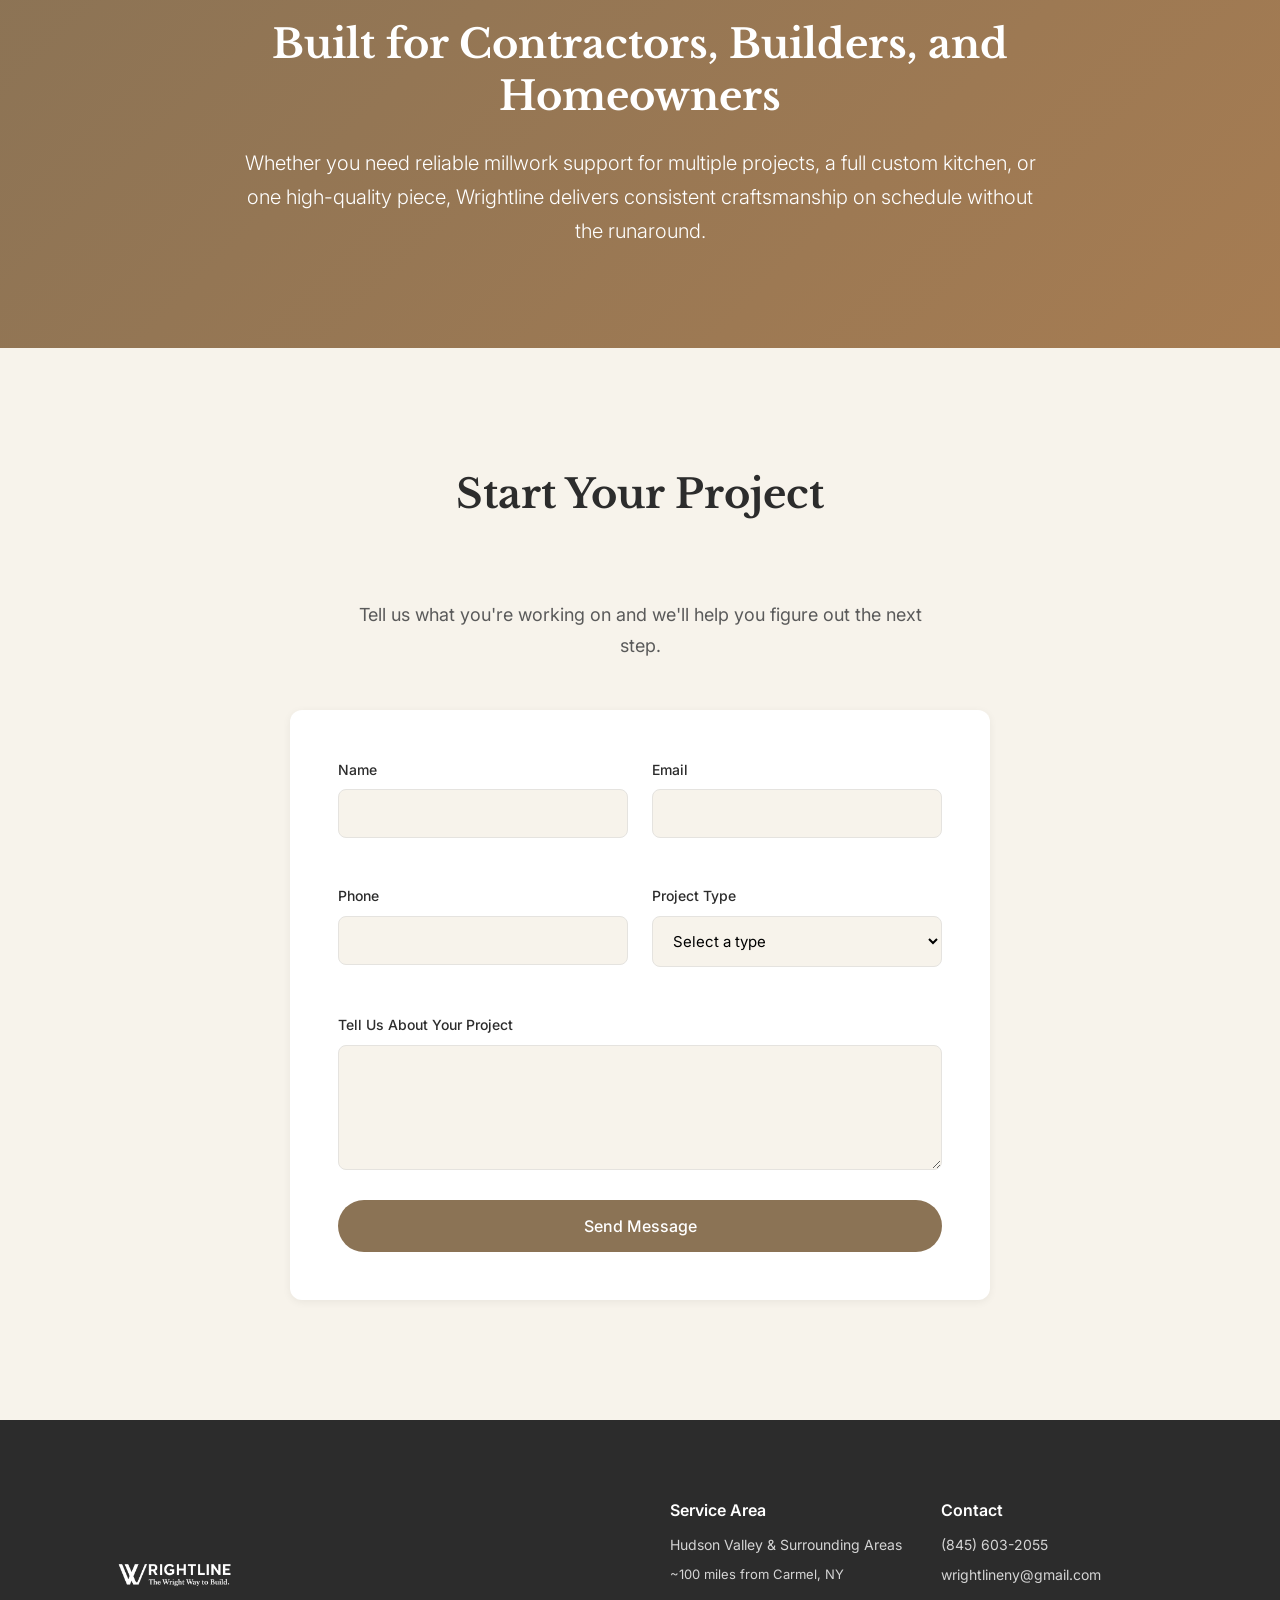
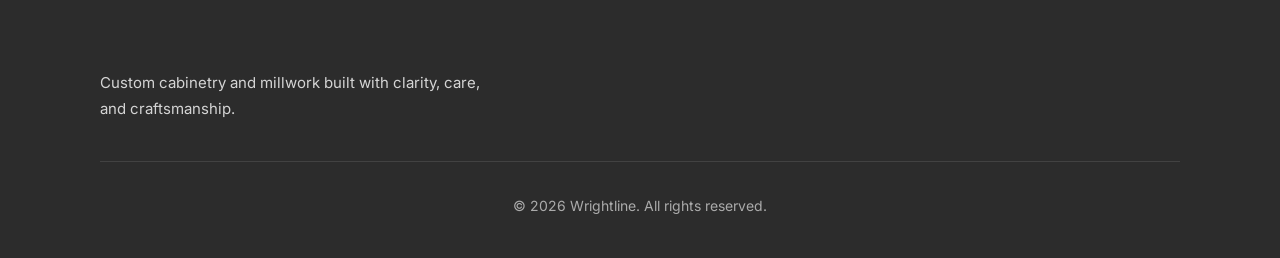
==== commit 7796dfb1: "Remove 2D view, make 3D default, set wall cabinet as default" ====
--- a/index.html
+++ b/index.html
@@ -100,13 +100,9 @@
             <p class="explorer-intro">See what makes Wrightline cabinets different. Every component is chosen for durability, function, and quality.</p>
             
             <div class="explorer-controls">
-                <button class="view-mode-toggle" id="viewModeToggle" onclick="window.toggleViewMode()">
-                    <span class="toggle-label mode-2d active">2D View</span>
-                    <span class="toggle-label mode-3d">3D View</span>
-                </button>
                 <button class="cabinet-type-toggle" id="cabinetTypeToggle" onclick="window.toggleCabinetType()">
-                    <span class="toggle-label base-cabinet active">Base Cabinets</span>
-                    <span class="toggle-label wall-cabinet">Wall Cabinets</span>
+                    <span class="toggle-label base-cabinet">Base Cabinets</span>
+                    <span class="toggle-label wall-cabinet active">Wall Cabinets</span>
                 </button>
                 <button class="view-toggle" id="viewToggle" onclick="window.toggleView()">
                     <span class="toggle-label assembled active">Assembled View</span>
@@ -115,171 +111,8 @@
             </div>
 
             <div class="explorer-container">
-                <!-- 2D Cabinet Visualization -->
-                <div class="cabinet-viewer cabinet-viewer-2d" id="cabinetViewer2D" style="display: flex;">
-                    <img id="cabinetImage" src="Base_Cabinet_Assembled.png" alt="Base Cabinet - Assembled View" class="cabinet-image" />
-                    
-                    <!-- Zoom Controls -->
-                    <div class="zoom-controls">
-                        <button onclick="window.zoomIn()" id="zoomIn" class="zoom-btn" title="Zoom In">
-                            <svg width="20" height="20" viewBox="0 0 20 20" fill="none" stroke="currentColor" stroke-width="2">
-                                <circle cx="8" cy="8" r="6"/>
-                                <line x1="13" y1="13" x2="18" y2="18"/>
-                                <line x1="8" y1="5" x2="8" y2="11"/>
-                                <line x1="5" y1="8" x2="11" y2="8"/>
-                            </svg>
-                        </button>
-                        <button onclick="window.zoomOut()" id="zoomOut" class="zoom-btn" title="Zoom Out">
-                            <svg width="20" height="20" viewBox="0 0 20 20" fill="none" stroke="currentColor" stroke-width="2">
-                                <circle cx="8" cy="8" r="6"/>
-                                <line x1="13" y1="13" x2="18" y2="18"/>
-                                <line x1="5" y1="8" x2="11" y2="8"/>
-                            </svg>
-                        </button>
-                        <button onclick="window.resetZoom()" id="resetZoom" class="zoom-btn reset-zoom-btn" title="Reset Zoom" style="display: none;">
-                            <svg width="20" height="20" viewBox="0 0 20 20" fill="none" stroke="currentColor" stroke-width="2">
-                                <circle cx="8" cy="8" r="6"/>
-                                <line x1="13" y1="13" x2="18" y2="18"/>
-                                <path d="M10 5 L10 8 L7 8" stroke-linecap="round"/>
-                            </svg>
-                        </button>
-                    </div>
-                    
-                    <svg viewBox="0 0 800 900" class="cabinet-svg hotspot-overlay" id="cabinetSvg">
-                        <!-- Exploded view elements (hidden initially) -->
-                        <g class="exploded-parts" id="explodedParts">
-                            <!-- Top pieces -->
-                        <!-- Exploded view elements (hidden initially) -->
-                        <g class="exploded-parts" id="explodedParts">
-                            <!-- Top pieces -->
-                            <rect class="cabinet-part" data-part="top-panel" x="250" y="20" width="300" height="10" fill="#C8B69C" stroke="#8B7355" stroke-width="2" />
-                            
-                            <!-- Back panel (top) -->
-                            <rect class="cabinet-part" data-part="back-panel" x="270" y="50" width="260" height="8" fill="#D4C4B0" stroke="#8B7355" stroke-width="1.5" />
-                            
-                            <!-- Hinge -->
-                            <circle class="cabinet-part" data-part="hinges" cx="220" cy="180" r="15" fill="#6B7280" stroke="#374151" stroke-width="2" />
-                            <rect class="cabinet-part" data-part="hinges" x="212" y="175" width="16" height="30" rx="3" fill="#6B7280" stroke="#374151" stroke-width="1.5" />
-                            
-                            <!-- Door (left side) -->
-                            <rect class="cabinet-part" data-part="door" x="120" y="120" width="180" height="380" rx="3" fill="#A67C52" stroke="#8B7355" stroke-width="2.5" />
-                            <rect x="135" y="135" width="150" height="350" rx="2" fill="#C8A882" stroke="#A67C52" stroke-width="1.5" />
-                            <circle cx="280" cy="310" r="8" fill="#6B7280" />
-                            
-                            <!-- Side panels -->
-                            <rect class="cabinet-part" data-part="cabinet-box" x="320" y="100" width="15" height="450" fill="#B89968" stroke="#8B7355" stroke-width="2" />
-                            <rect class="cabinet-part" data-part="finished-end" x="465" y="100" width="15" height="450" fill="#B89968" stroke="#8B7355" stroke="2" />
-                            
-                            <!-- Adjustable shelf -->
-                            <rect class="cabinet-part" data-part="shelf" x="340" y="280" width="120" height="12" fill="#C8B69C" stroke="#8B7355" stroke-width="2" />
-                            <circle cx="345" cy="286" r="3" fill="#6B7280" />
-                            <circle cx="455" cy="286" r="3" fill="#6B7280" />
-                            
-                            <!-- Drawer slide (left) -->
-                            <rect class="cabinet-part" data-part="drawer-slides" x="500" y="400" width="80" height="8" rx="2" fill="#9CA3AF" stroke="#6B7280" stroke-width="1.5" />
-                            <circle cx="510" cy="404" r="3" fill="#374151" />
-                            <circle cx="570" cy="404" r="3" fill="#374151" />
-                            
-                            <!-- Drawer box -->
-                            <g class="cabinet-part" data-part="drawer-box">
-                                <rect x="340" y="420" width="120" height="80" fill="#D4C4B0" stroke="#8B7355" stroke-width="2" />
-                                <line x1="340" y1="420" x2="460" y2="420" stroke="#8B7355" stroke-width="1.5" />
-                                <line x1="340" y1="500" x2="460" y2="500" stroke="#8B7355" stroke-width="1.5" />
-                            </g>
-                            
-                            <!-- Drawer front (in front) -->
-                            <rect class="cabinet-part" data-part="drawer-front" x="310" y="420" width="160" height="80" rx="2" fill="#A67C52" stroke="#8B7355" stroke-width="2.5" />
-                            <rect x="320" y="430" width="140" height="60" rx="1" fill="#C8A882" stroke="#A67C52" stroke-width="1.5" />
-                            <rect x="380" y="455" width="20" height="10" rx="2" fill="#6B7280" />
-                            
-                            <!-- Toe kick -->
-                            <rect class="cabinet-part" data-part="toe-kick" x="340" y="570" width="120" height="30" fill="#5A4A3A" stroke="#4A3A2A" stroke-width="1.5" />
-                            
-                            <!-- Edge banding indicator -->
-                            <line class="cabinet-part" data-part="edge-banding" x1="335" y1="100" x2="335" y2="550" stroke="#8B7355" stroke-width="4" stroke-linecap="round" />
-                        </g>
-
-                        <!-- Assembled view -->
-                        <g class="assembled-parts active" id="assembledParts">
-                            <!-- Main cabinet body -->
-                            <rect class="cabinet-part" data-part="cabinet-box" x="340" y="100" width="120" height="450" fill="#C8B69C" stroke="#8B7355" stroke-width="2.5" />
-                            
-                            <!-- Back panel (subtle) -->
-                            <rect class="cabinet-part" data-part="back-panel" x="345" y="105" width="110" height="440" fill="#D4C4B0" stroke="#8B7355" stroke-width="1" />
-                            
-                            <!-- Interior finish -->
-                            <rect x="345" y="105" width="110" height="440" fill="url(#woodGrain)" opacity="0.3" />
-                            
-                            <!-- Shelf -->
-                            <rect class="cabinet-part" data-part="shelf" x="345" y="290" width="110" height="10" fill="#B89968" stroke="#8B7355" stroke-width="1.5" />
-                            <circle cx="350" cy="295" r="2" fill="#6B7280" />
-                            <circle cx="450" cy="295" r="2" fill="#6B7280" />
-                            
-                            <!-- Door -->
-                            <rect class="cabinet-part" data-part="door" x="330" y="100" width="135" height="350" rx="2" fill="#A67C52" stroke="#8B7355" stroke-width="2.5" />
-                            <rect x="340" y="110" width="115" height="330" rx="1" fill="#C8A882" stroke="#A67C52" stroke-width="1" />
-                            <circle cx="450" cy="275" r="6" fill="#6B7280" />
-                            
-                            <!-- Hinge indicator -->
-                            <rect class="cabinet-part" data-part="hinges" x="330" y="130" width="8" height="15" rx="2" fill="#6B7280" />
-                            <rect class="cabinet-part" data-part="hinges" x="330" y="405" width="8" height="15" rx="2" fill="#6B7280" />
-                            
-                            <!-- Drawer -->
-                            <rect class="cabinet-part" data-part="drawer-front" x="330" y="465" width="135" height="75" rx="2" fill="#A67C52" stroke="#8B7355" stroke-width="2.5" />
-                            <rect x="340" y="475" width="115" height="55" rx="1" fill="#C8A882" stroke="#A67C52" stroke-width="1" />
-                            <rect x="382" y="497" width="30" height="11" rx="2" fill="#6B7280" />
-                            
-                            <!-- Finished end panel -->
-                            <rect class="cabinet-part" data-part="finished-end" x="465" y="100" width="12" height="450" fill="#B89968" stroke="#8B7355" stroke-width="2" />
-                            
-                            <!-- Toe kick -->
-                            <rect class="cabinet-part" data-part="toe-kick" x="340" y="555" width="120" height="25" fill="#5A4A3A" stroke="#4A3A2A" stroke-width="1.5" />
-                            
-                            <!-- Edge banding -->
-                            <line class="cabinet-part" data-part="edge-banding" x1="340" y1="100" x2="340" y2="550" stroke="#8B7355" stroke-width="3" stroke-linecap="round" />
-                        </g>
-
-                        <!-- Wood grain pattern definition -->
-                        <defs>
-                            <pattern id="woodGrain" x="0" y="0" width="100" height="100" patternUnits="userSpaceOnUse">
-                                <line x1="0" y1="20" x2="100" y2="20" stroke="#8B7355" stroke-width="0.5" opacity="0.3" />
-                                <line x1="0" y1="45" x2="100" y2="45" stroke="#8B7355" stroke-width="0.5" opacity="0.2" />
-                                <line x1="0" y1="70" x2="100" y2="70" stroke="#8B7355" stroke-width="0.5" opacity="0.3" />
-                            </pattern>
-                        </defs>
-
-                        <!-- Hotspot markers (numbers) -->
-                        <g class="hotspot-markers" id="hotspotMarkers">
-                            <g class="hotspot" data-part="cabinet-box" transform="translate(400, 250)">
-                                <circle r="18" fill="#8B7355" opacity="0.9" />
-                                <text x="0" y="6" text-anchor="middle" fill="white" font-size="16" font-weight="600">1</text>
-                            </g>
-                            <g class="hotspot" data-part="door" transform="translate(380, 200)">
-                                <circle r="18" fill="#8B7355" opacity="0.9" />
-                                <text x="0" y="6" text-anchor="middle" fill="white" font-size="16" font-weight="600">2</text>
-                            </g>
-                            <g class="hotspot" data-part="drawer-front" transform="translate(380, 500)">
-                                <circle r="18" fill="#8B7355" opacity="0.9" />
-                                <text x="0" y="6" text-anchor="middle" fill="white" font-size="16" font-weight="600">3</text>
-                            </g>
-                            <g class="hotspot" data-part="shelf" transform="translate(400, 295)">
-                                <circle r="18" fill="#8B7355" opacity="0.9" />
-                                <text x="0" y="6" text-anchor="middle" fill="white" font-size="16" font-weight="600">4</text>
-                            </g>
-                            <g class="hotspot" data-part="hinges" transform="translate(330, 180)">
-                                <circle r="18" fill="#8B7355" opacity="0.9" />
-                                <text x="0" y="6" text-anchor="middle" fill="white" font-size="16" font-weight="600">5</text>
-                            </g>
-                            <g class="hotspot" data-part="drawer-slides" transform="translate(540, 460)">
-                                <circle r="18" fill="#8B7355" opacity="0.9" />
-                                <text x="0" y="6" text-anchor="middle" fill="white" font-size="16" font-weight="600">6</text>
-                            </g>
-                        </g>
-                    </svg>
-                </div>
-
                 <!-- 3D Cabinet Visualization -->
-                <div class="viewer-3d-container" style="display: none;" id="viewer3DContainer">
+                <div class="viewer-3d-container" id="viewer3DContainer">
                     <div class="cabinet-viewer cabinet-viewer-3d" id="cabinetViewer3D"></div>
                     
                     <!-- Component Selector Sidebar -->
@@ -491,6 +324,14 @@
         formspree('initForm', { formElement: '#contact-form', formId: 'mbdqnrey' });
     </script>
     <script src="https://unpkg.com/@formspree/ajax@1" defer></script>
+    <script type="importmap">
+    {
+        "imports": {
+            "three": "https://cdn.jsdelivr.net/npm/three@0.160.0/build/three.module.js",
+            "three/addons/": "https://cdn.jsdelivr.net/npm/three@0.160.0/examples/jsm/"
+        }
+    }
+    </script>
     <script type="module" src="cabinet-3d.js"></script>
     <script src="cabinet-explorer.js"></script>
     <script src="script.js"></script>
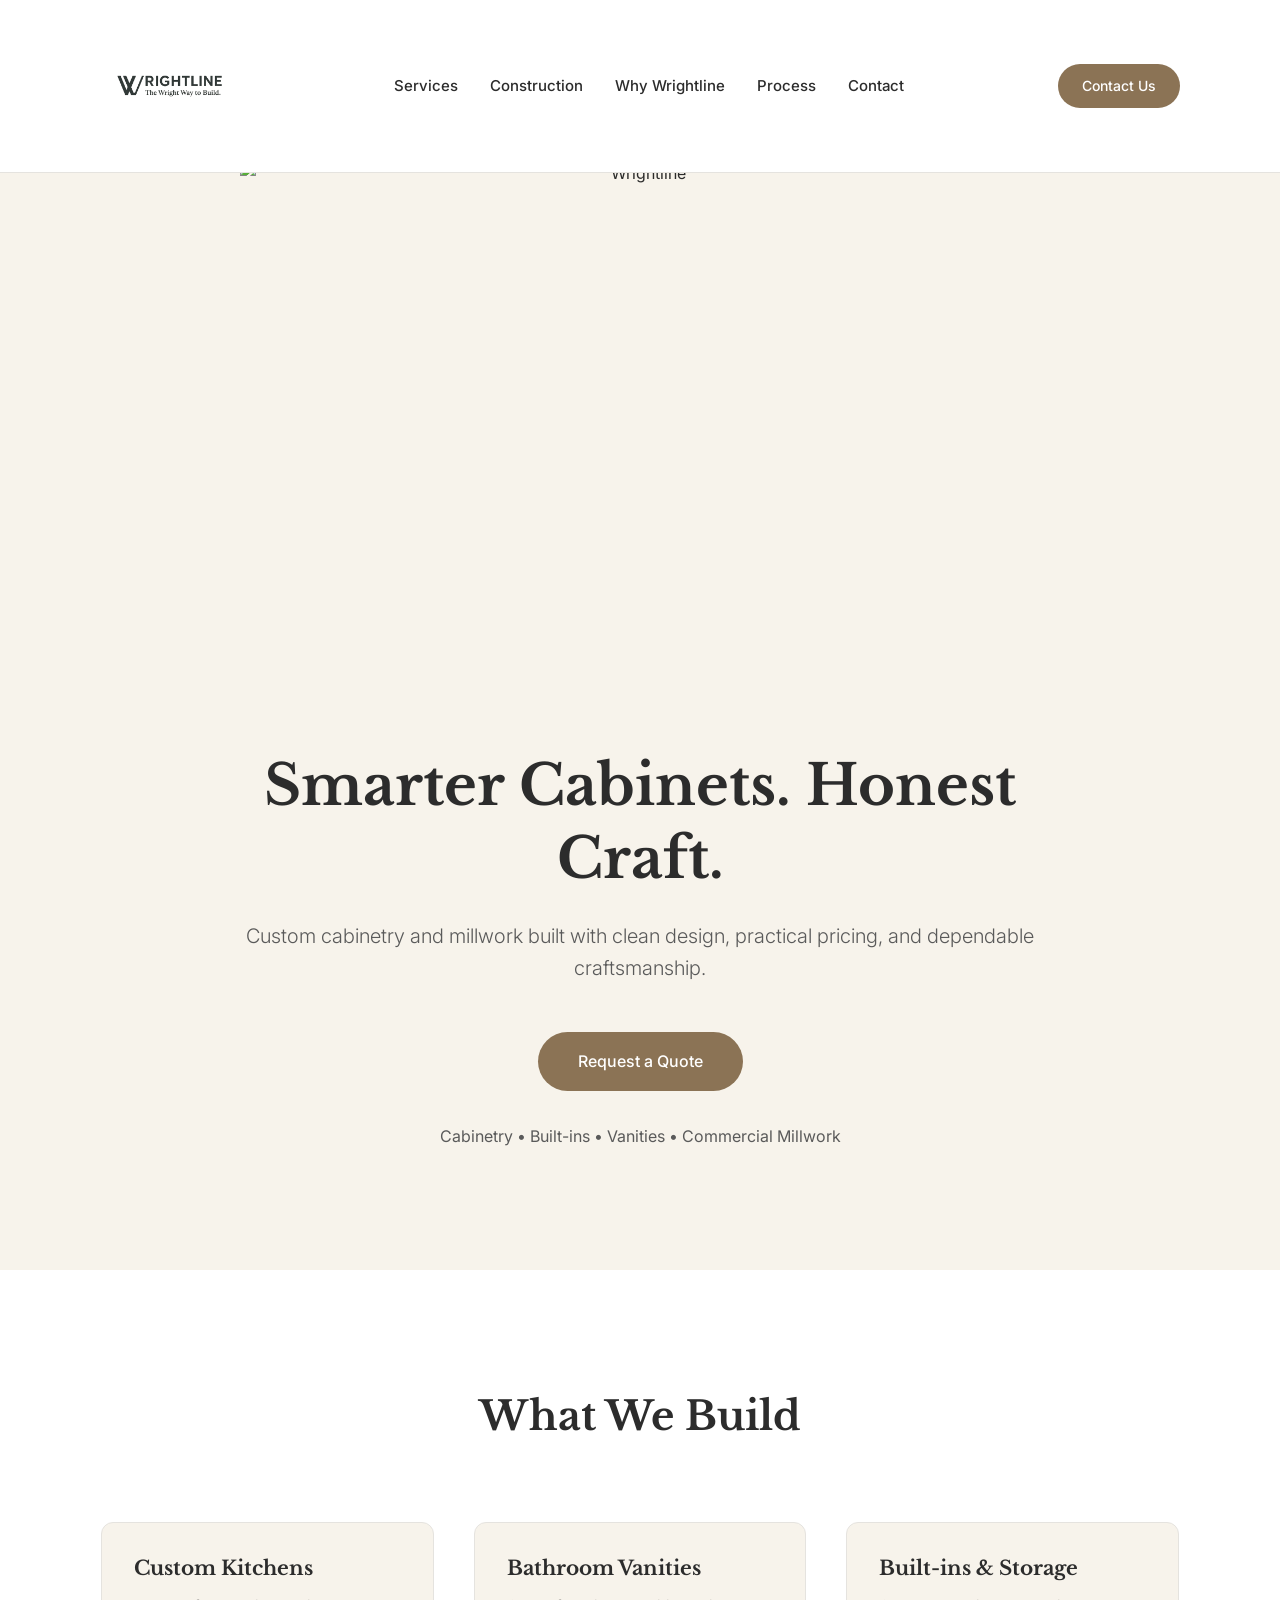
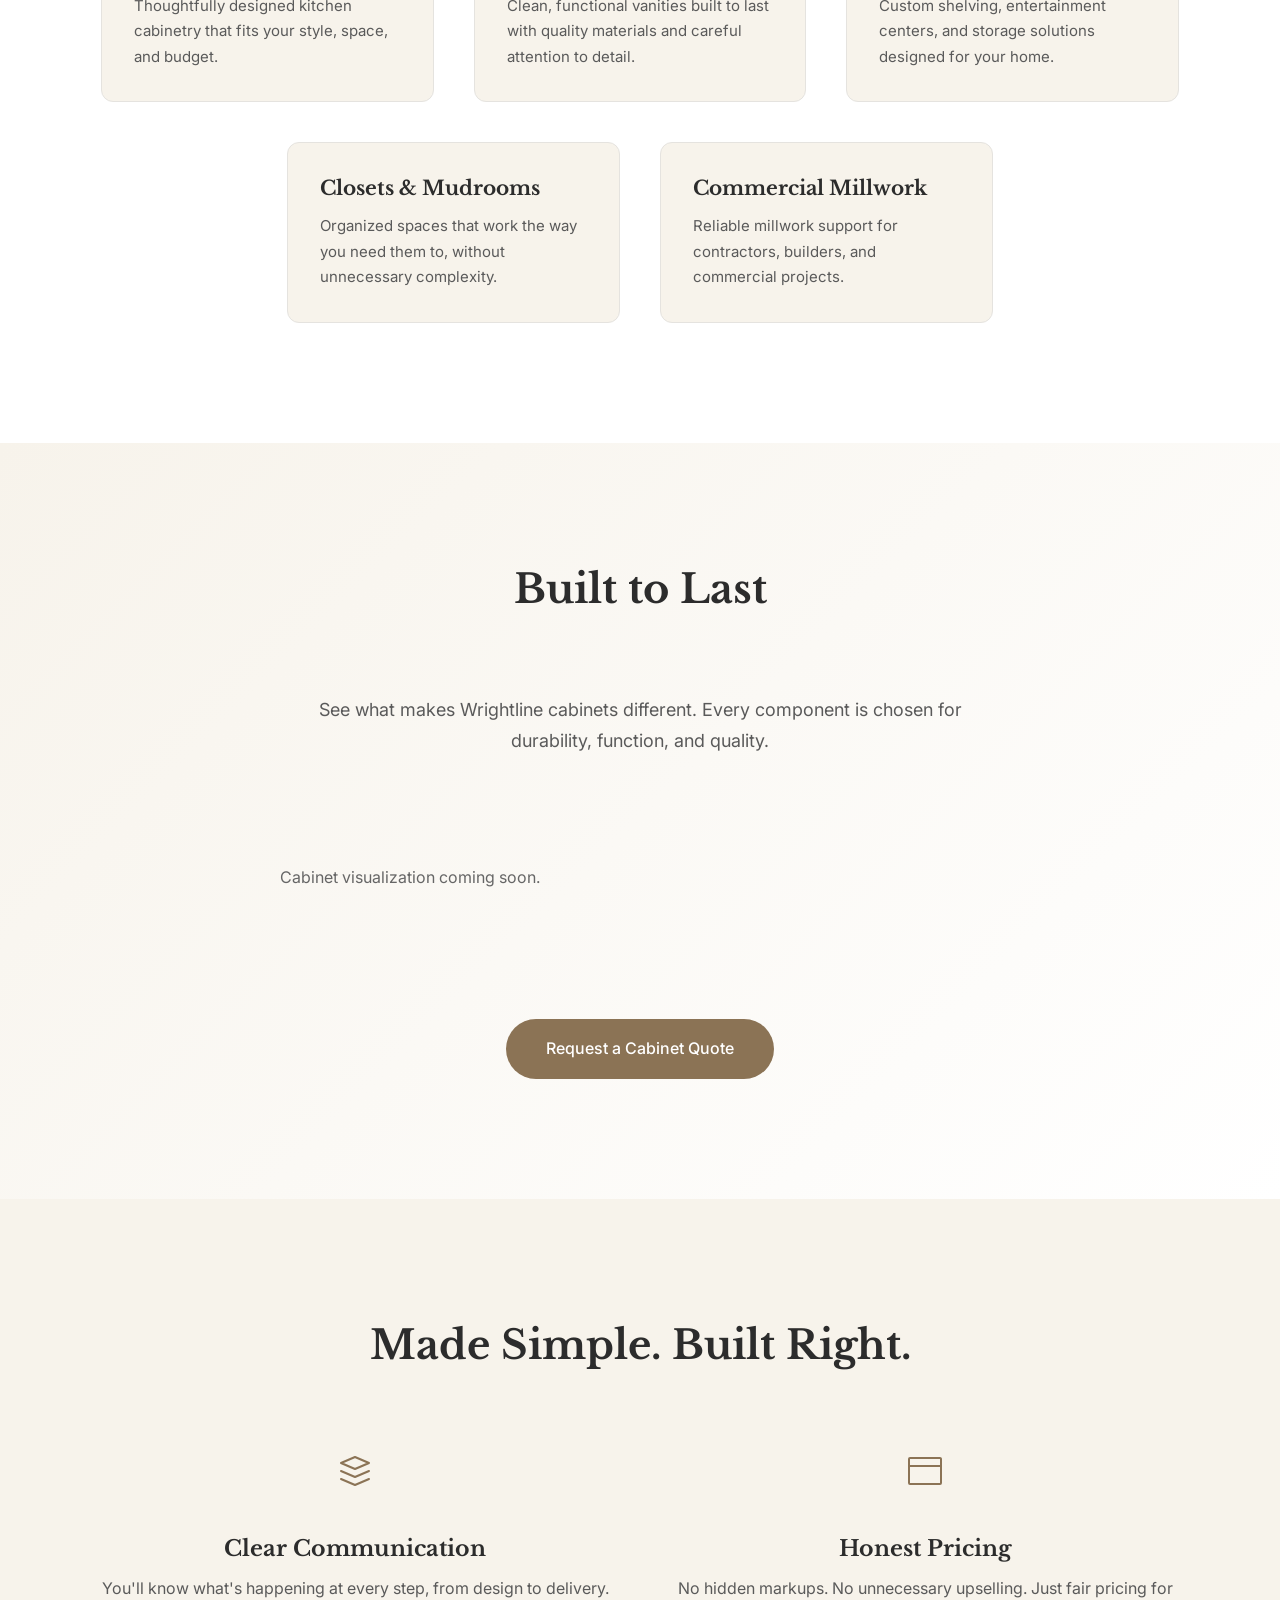
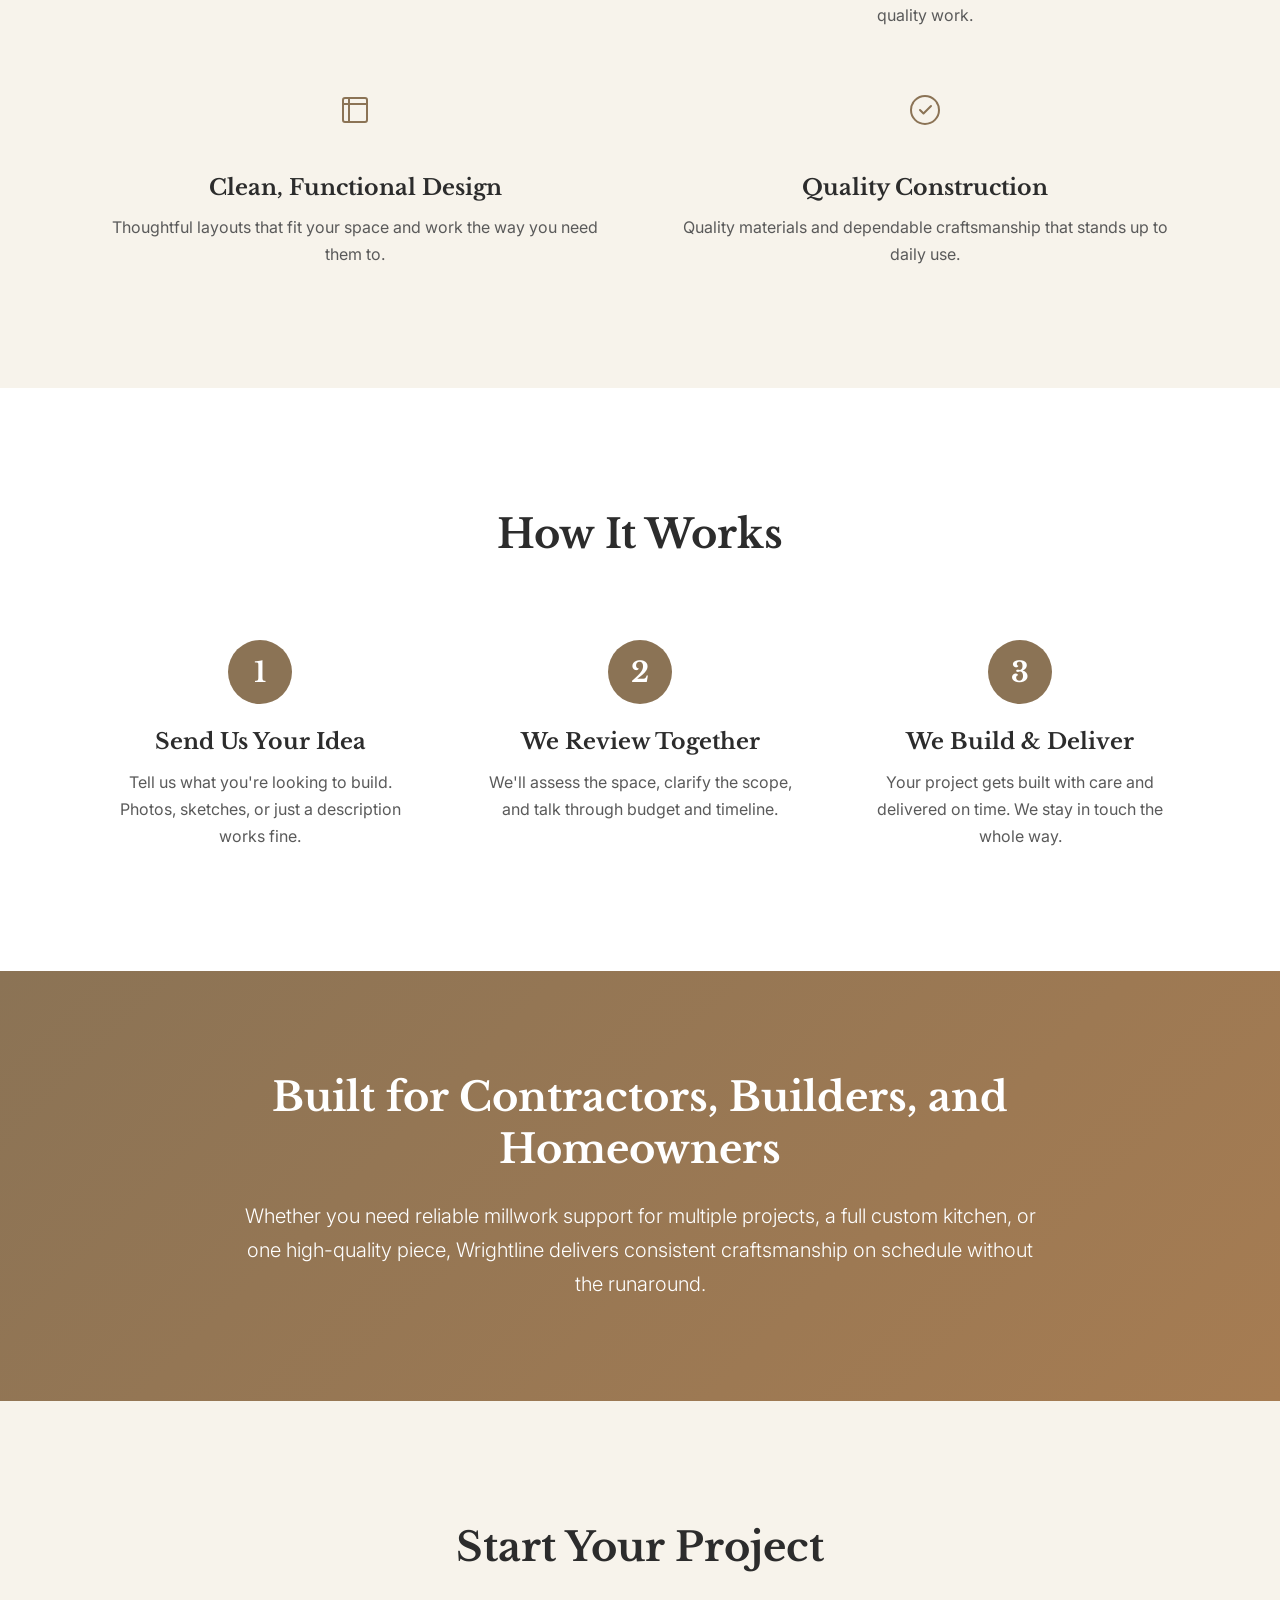
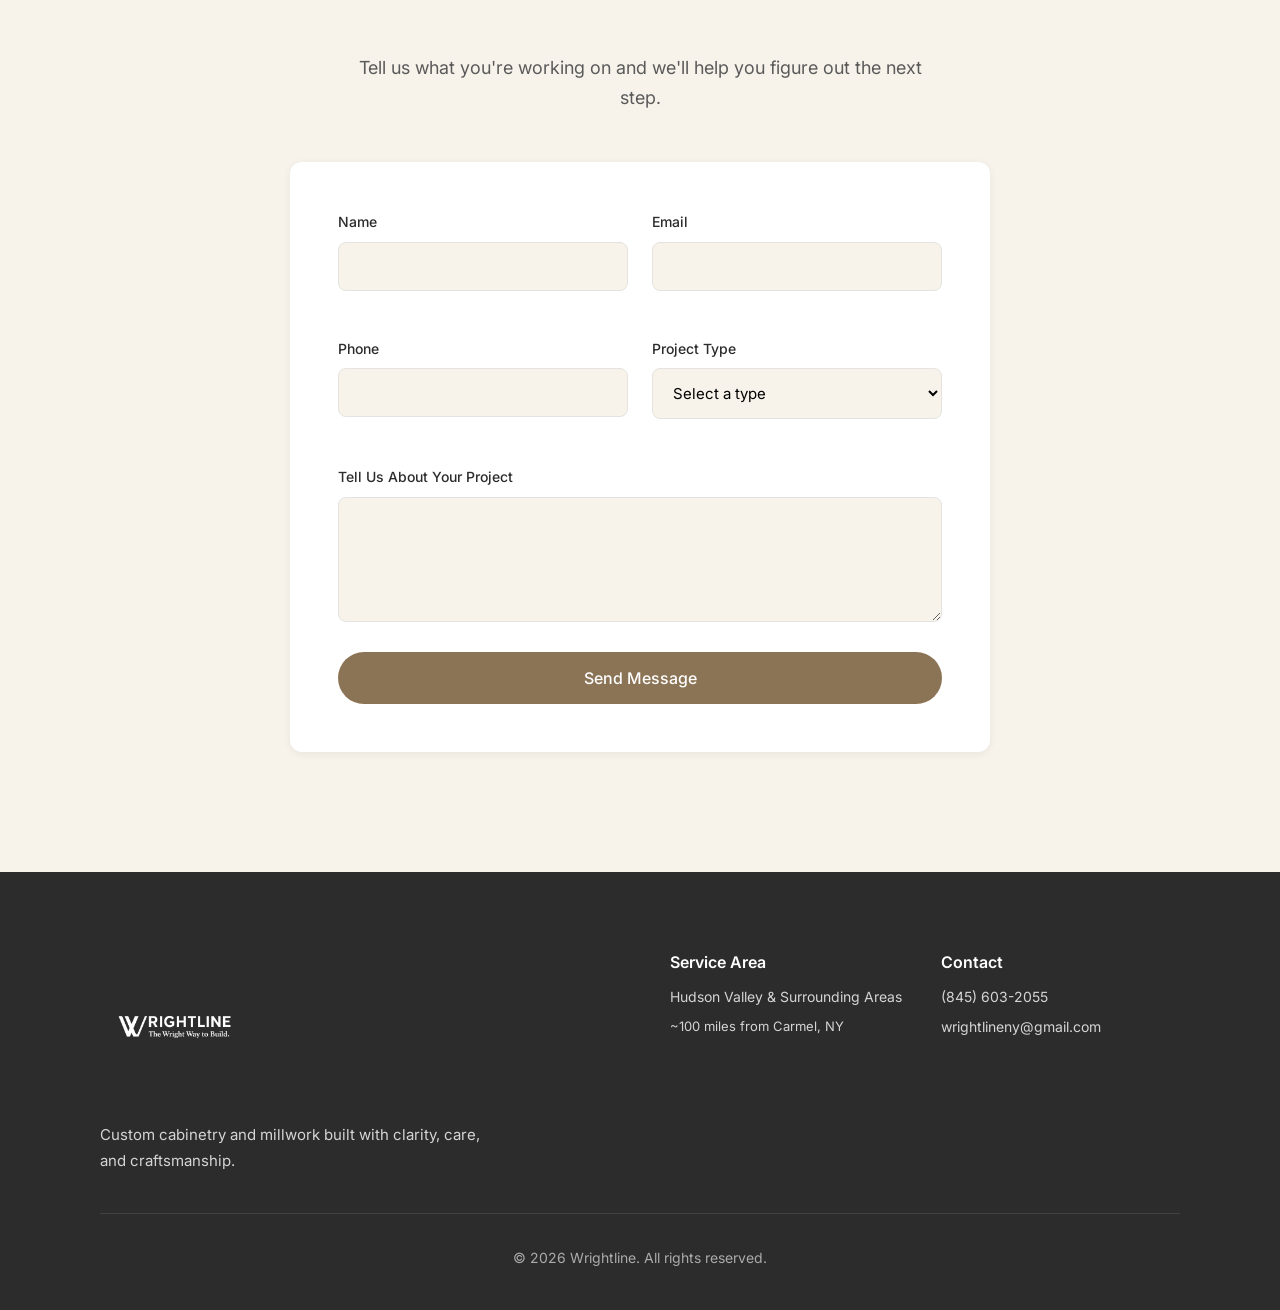
==== commit ee03e2df: "Remove all 3D model functionality" ====
--- a/index.html
+++ b/index.html
@@ -99,49 +99,8 @@
             <h2 class="section-title">Built to Last</h2>
             <p class="explorer-intro">See what makes Wrightline cabinets different. Every component is chosen for durability, function, and quality.</p>
             
-            <div class="explorer-controls">
-                <button class="cabinet-type-toggle" id="cabinetTypeToggle" onclick="window.toggleCabinetType()">
-                    <span class="toggle-label base-cabinet">Base Cabinets</span>
-                    <span class="toggle-label wall-cabinet active">Wall Cabinets</span>
-                </button>
-                <button class="view-toggle" id="viewToggle" onclick="window.toggleView()">
-                    <span class="toggle-label assembled active">Assembled View</span>
-                    <span class="toggle-label exploded">Exploded View</span>
-                </button>
-            </div>
-
             <div class="explorer-container">
-                <!-- 3D Cabinet Visualization -->
-                <div class="viewer-3d-container" id="viewer3DContainer">
-                    <div class="cabinet-viewer cabinet-viewer-3d" id="cabinetViewer3D"></div>
-                    
-                    <!-- Component Selector Sidebar -->
-                    <div class="component-selector">
-                        <h3>Components</h3>
-                        <p class="component-help">Click a component below or click on the 3D model to select it</p>
-                        <div id="componentList" class="component-list">
-                            <!-- Component buttons will be populated dynamically -->
-                        </div>
-                        
-                        <!-- Drawer Explode Controls (shown when drawer selected) -->
-                        <div id="drawerExplodeControls" class="drawer-explode-controls" style="display: none;">
-                            <h4>Drawer Box</h4>
-                            <button onclick="window.explodeDrawerBox3D()" class="btn btn-sm">Explode Drawer</button>
-                            <button onclick="window.reassembleDrawerBox3D()" class="btn btn-sm">Reassemble Drawer</button>
-                        </div>
-                    </div>
-                </div>
-
-                <!-- Detail Panel -->
-                <div class="detail-panel" id="detailPanel">
-                    <div class="detail-card" id="detailCard">
-                        <button class="detail-close" id="detailClose">×</button>
-                        <div class="detail-number" id="detailNumber">1</div>
-                        <h3 class="detail-title" id="detailTitle">Select a component</h3>
-                        <p class="detail-description" id="detailDescription">Click on any numbered hotspot to learn about that cabinet component.</p>
-                        <div class="detail-why" id="detailWhy"></div>
-                    </div>
-                </div>
+                <p style="text-align: center; padding: 60px 20px; color: #666;">Cabinet visualization coming soon.</p>
             </div>
 
             <div class="explorer-cta">
@@ -324,15 +283,6 @@
         formspree('initForm', { formElement: '#contact-form', formId: 'mbdqnrey' });
     </script>
     <script src="https://unpkg.com/@formspree/ajax@1" defer></script>
-    <script type="importmap">
-    {
-        "imports": {
-            "three": "https://cdn.jsdelivr.net/npm/three@0.160.0/build/three.module.js",
-            "three/addons/": "https://cdn.jsdelivr.net/npm/three@0.160.0/examples/jsm/"
-        }
-    }
-    </script>
-    <script type="module" src="cabinet-3d.js"></script>
     <script src="cabinet-explorer.js"></script>
     <script src="script.js"></script>
 </body>
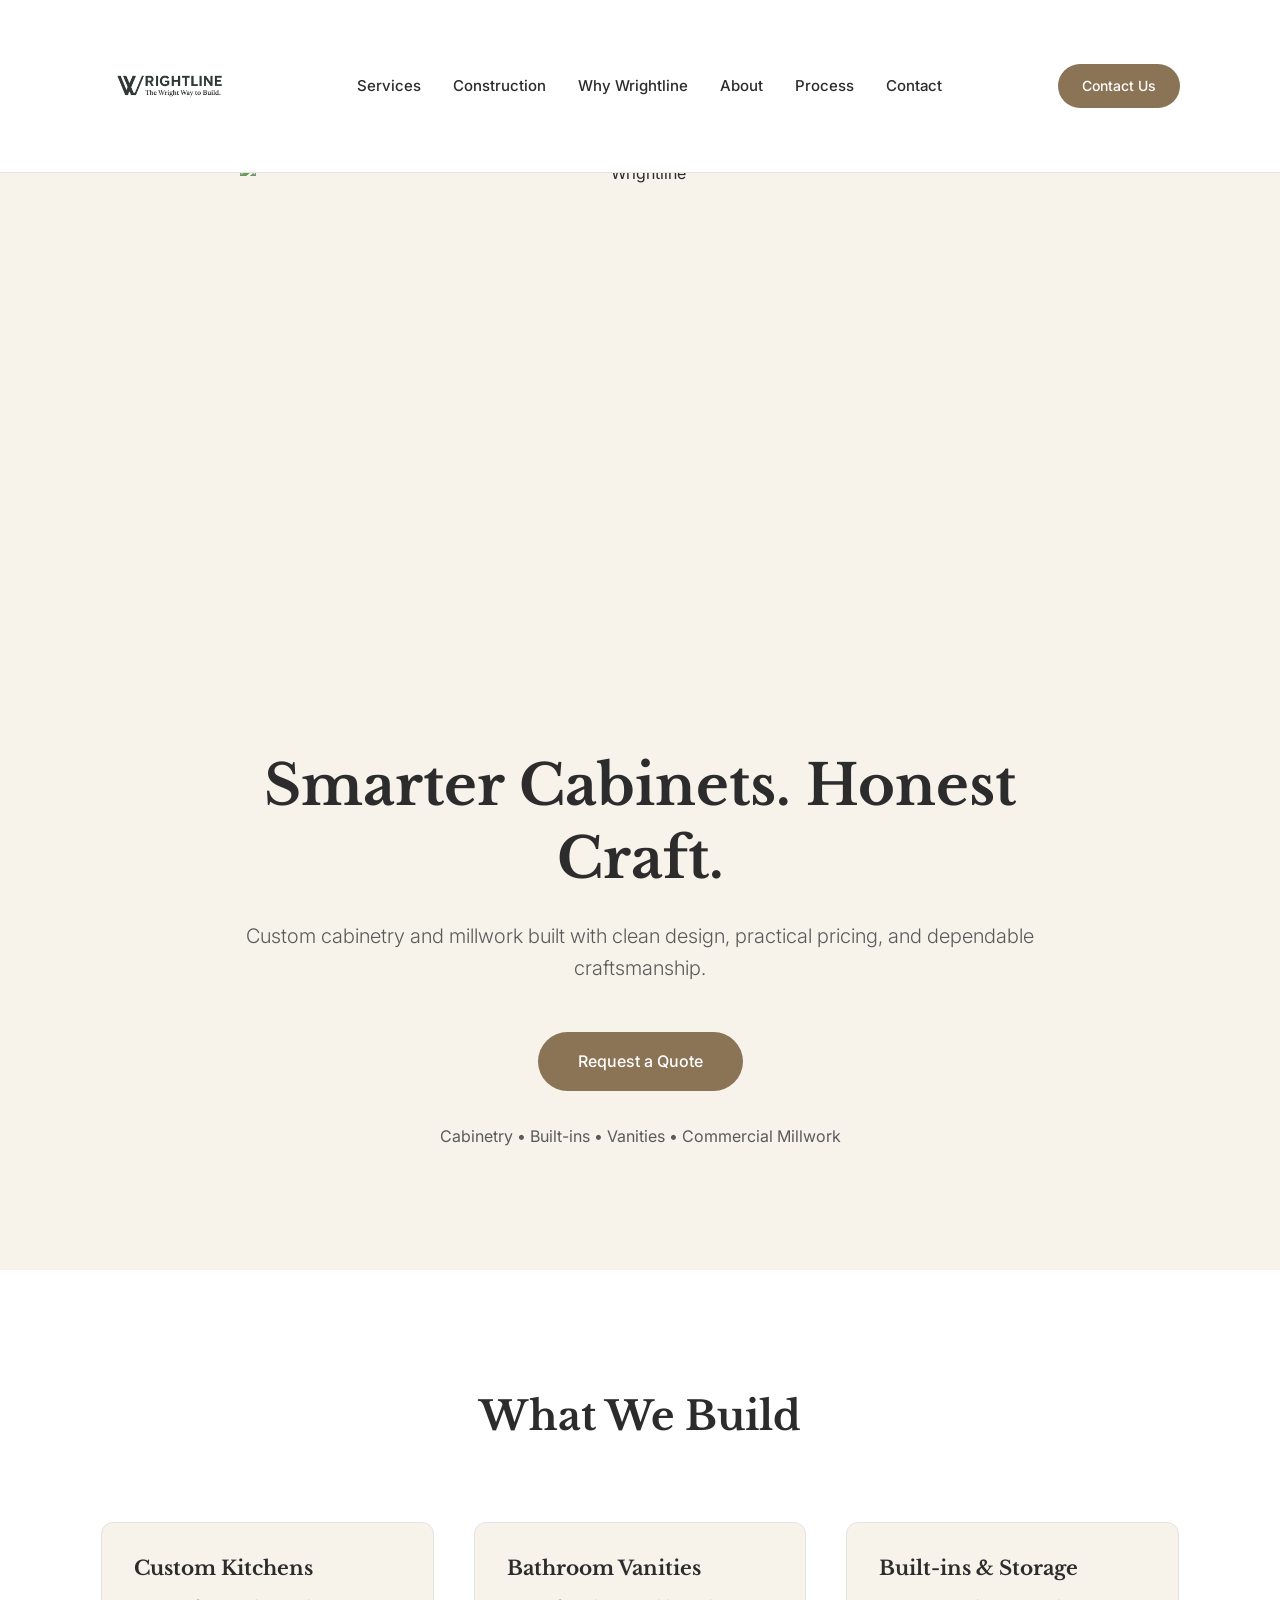
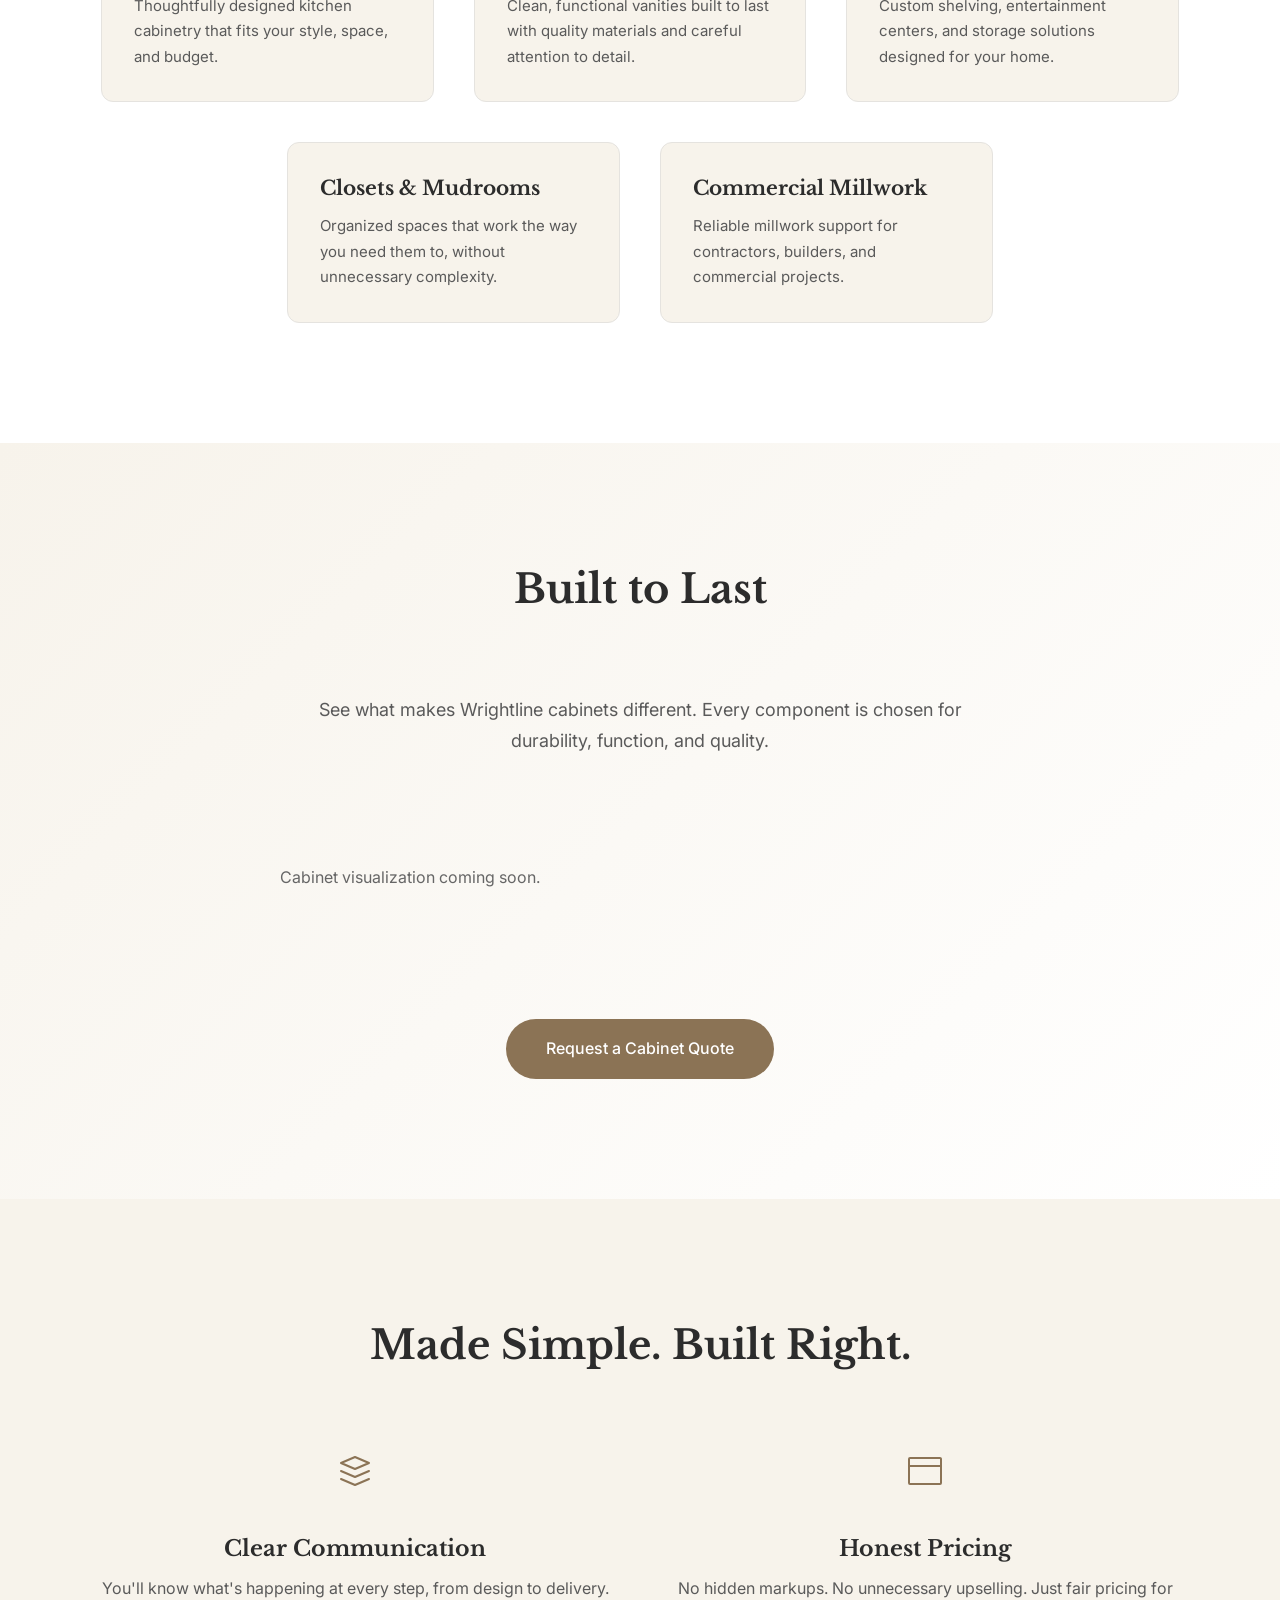
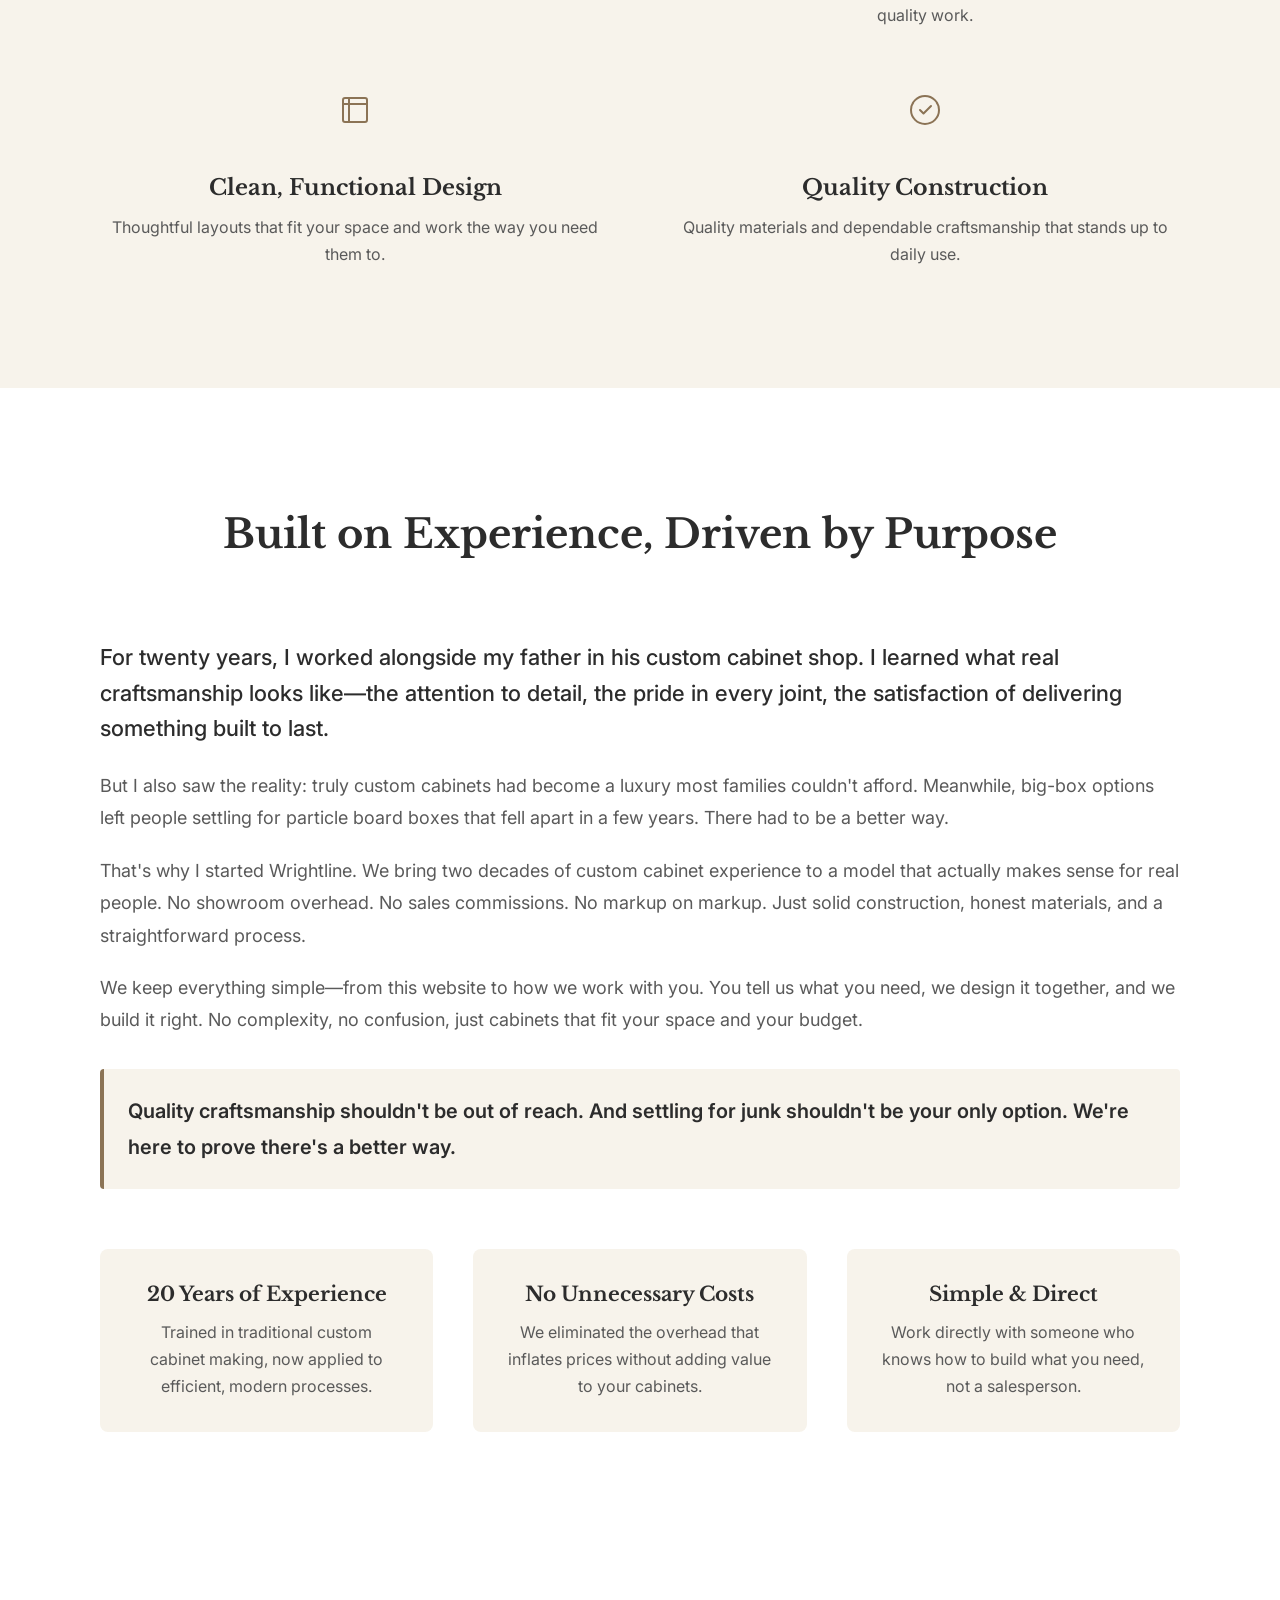
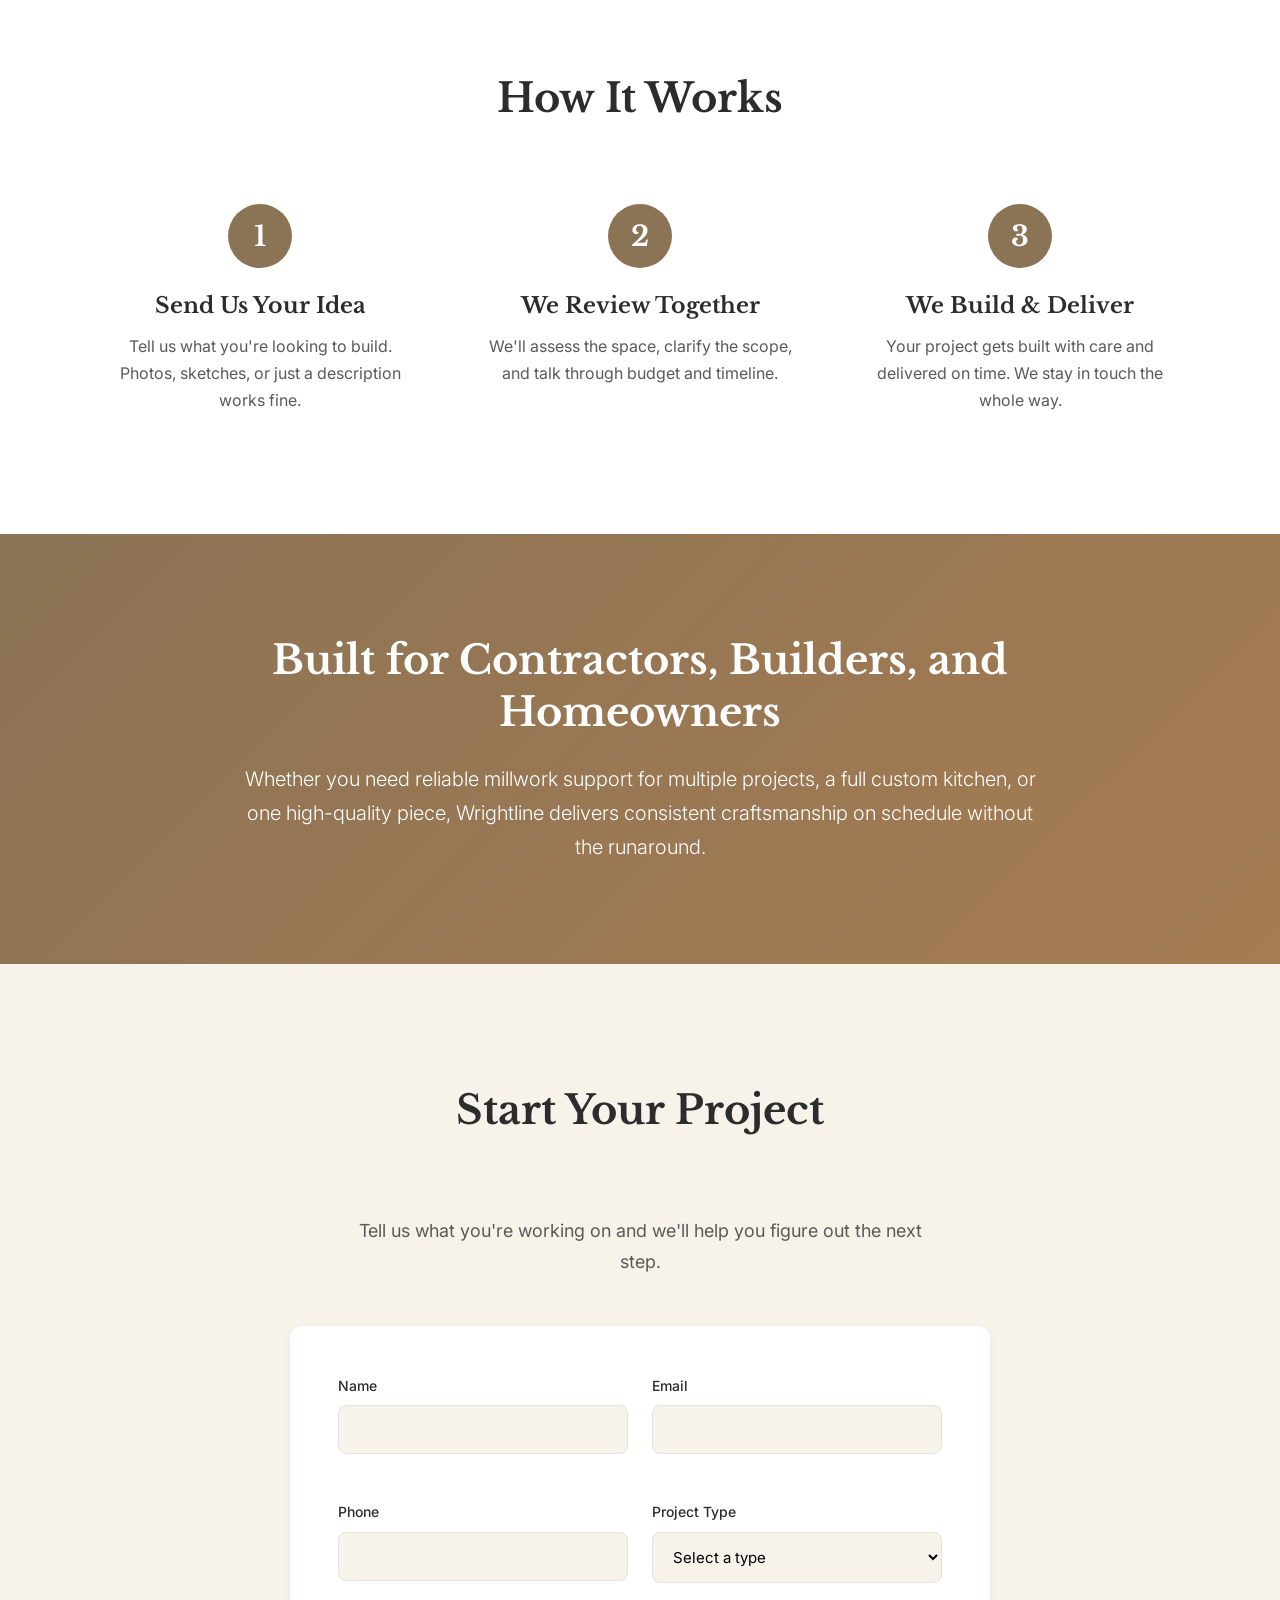
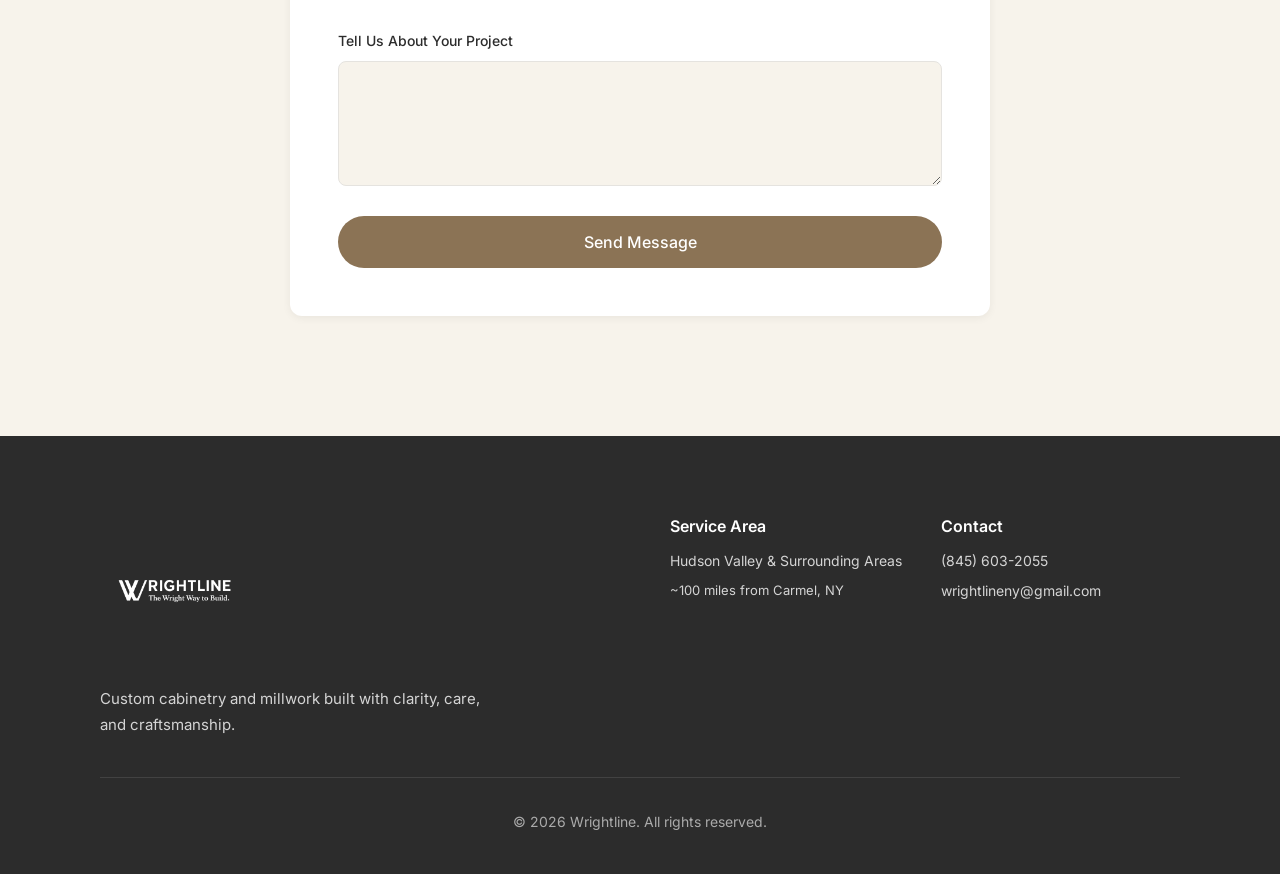
==== commit 502113a5: "Add About section with company story and values" ====
--- a/index.html
+++ b/index.html
@@ -23,6 +23,7 @@
                     <a href="#services" class="nav-link">Services</a>
                     <a href="#construction" class="nav-link">Construction</a>
                     <a href="#why" class="nav-link">Why Wrightline</a>
+                    <a href="#about" class="nav-link">About</a>
                     <a href="#process" class="nav-link">Process</a>
                     <a href="#contact" class="nav-link">Contact</a>
                 </nav>
@@ -42,6 +43,7 @@
             <a href="#services" class="mobile-nav-link">Services</a>
             <a href="#construction" class="mobile-nav-link">Construction</a>
             <a href="#why" class="mobile-nav-link">Why Wrightline</a>
+            <a href="#about" class="mobile-nav-link">About</a>
             <a href="#process" class="mobile-nav-link">Process</a>
             <a href="#contact" class="mobile-nav-link">Contact</a>
         </nav>
@@ -155,6 +157,41 @@
                     </div>
                     <h3>Quality Construction</h3>
                     <p>Quality materials and dependable craftsmanship that stands up to daily use.</p>
+                </div>
+            </div>
+        </div>
+    </section>
+
+    <!-- About Section -->
+    <section id="about" class="about">
+        <div class="container">
+            <h2 class="section-title">Built on Experience, Driven by Purpose</h2>
+            <div class="about-content">
+                <div class="about-story">
+                    <p class="lead">For twenty years, I worked alongside my father in his custom cabinet shop. I learned what real craftsmanship looks like—the attention to detail, the pride in every joint, the satisfaction of delivering something built to last.</p>
+                    
+                    <p>But I also saw the reality: truly custom cabinets had become a luxury most families couldn't afford. Meanwhile, big-box options left people settling for particle board boxes that fell apart in a few years. There had to be a better way.</p>
+                    
+                    <p>That's why I started Wrightline. We bring two decades of custom cabinet experience to a model that actually makes sense for real people. No showroom overhead. No sales commissions. No markup on markup. Just solid construction, honest materials, and a straightforward process.</p>
+                    
+                    <p>We keep everything simple—from this website to how we work with you. You tell us what you need, we design it together, and we build it right. No complexity, no confusion, just cabinets that fit your space and your budget.</p>
+                    
+                    <p class="emphasis">Quality craftsmanship shouldn't be out of reach. And settling for junk shouldn't be your only option. We're here to prove there's a better way.</p>
+                </div>
+                
+                <div class="about-values">
+                    <div class="value-card">
+                        <h3>20 Years of Experience</h3>
+                        <p>Trained in traditional custom cabinet making, now applied to efficient, modern processes.</p>
+                    </div>
+                    <div class="value-card">
+                        <h3>No Unnecessary Costs</h3>
+                        <p>We eliminated the overhead that inflates prices without adding value to your cabinets.</p>
+                    </div>
+                    <div class="value-card">
+                        <h3>Simple & Direct</h3>
+                        <p>Work directly with someone who knows how to build what you need, not a salesperson.</p>
+                    </div>
                 </div>
             </div>
         </div>
--- a/styles.css
+++ b/styles.css
@@ -514,6 +514,94 @@
 }
 
 /* ===========================
+   About Section
+   =========================== */
+
+.about {
+    padding: 100px 0;
+    background-color: var(--color-white);
+}
+
+@media (min-width: 768px) {
+    .about {
+        padding: 120px 0;
+    }
+}
+
+.about-content {
+    max-width: 1100px;
+    margin: 0 auto;
+}
+
+.about-story {
+    margin-bottom: 60px;
+}
+
+.about-story .lead {
+    font-size: 22px;
+    line-height: 1.6;
+    color: var(--color-text);
+    margin-bottom: 24px;
+    font-weight: 500;
+}
+
+.about-story p {
+    font-size: 18px;
+    line-height: 1.8;
+    color: var(--color-text-light);
+    margin-bottom: 20px;
+}
+
+.about-story .emphasis {
+    font-size: 20px;
+    font-weight: 600;
+    color: var(--color-text);
+    margin-top: 32px;
+    padding: 24px;
+    background-color: var(--color-background);
+    border-left: 4px solid var(--color-primary);
+    border-radius: 4px;
+}
+
+.about-values {
+    display: grid;
+    grid-template-columns: 1fr;
+    gap: 30px;
+}
+
+@media (min-width: 768px) {
+    .about-values {
+        grid-template-columns: repeat(3, 1fr);
+        gap: 40px;
+    }
+}
+
+.value-card {
+    padding: 32px;
+    background-color: var(--color-background);
+    border-radius: 8px;
+    text-align: center;
+    transition: transform 0.2s ease, box-shadow 0.2s ease;
+}
+
+.value-card:hover {
+    transform: translateY(-4px);
+    box-shadow: 0 8px 24px rgba(0, 0, 0, 0.08);
+}
+
+.value-card h3 {
+    font-size: 20px;
+    margin-bottom: 12px;
+    color: var(--color-text);
+}
+
+.value-card p {
+    font-size: 16px;
+    line-height: 1.7;
+    color: var(--color-text-light);
+}
+
+/* ===========================
    Process Section
    =========================== */
 
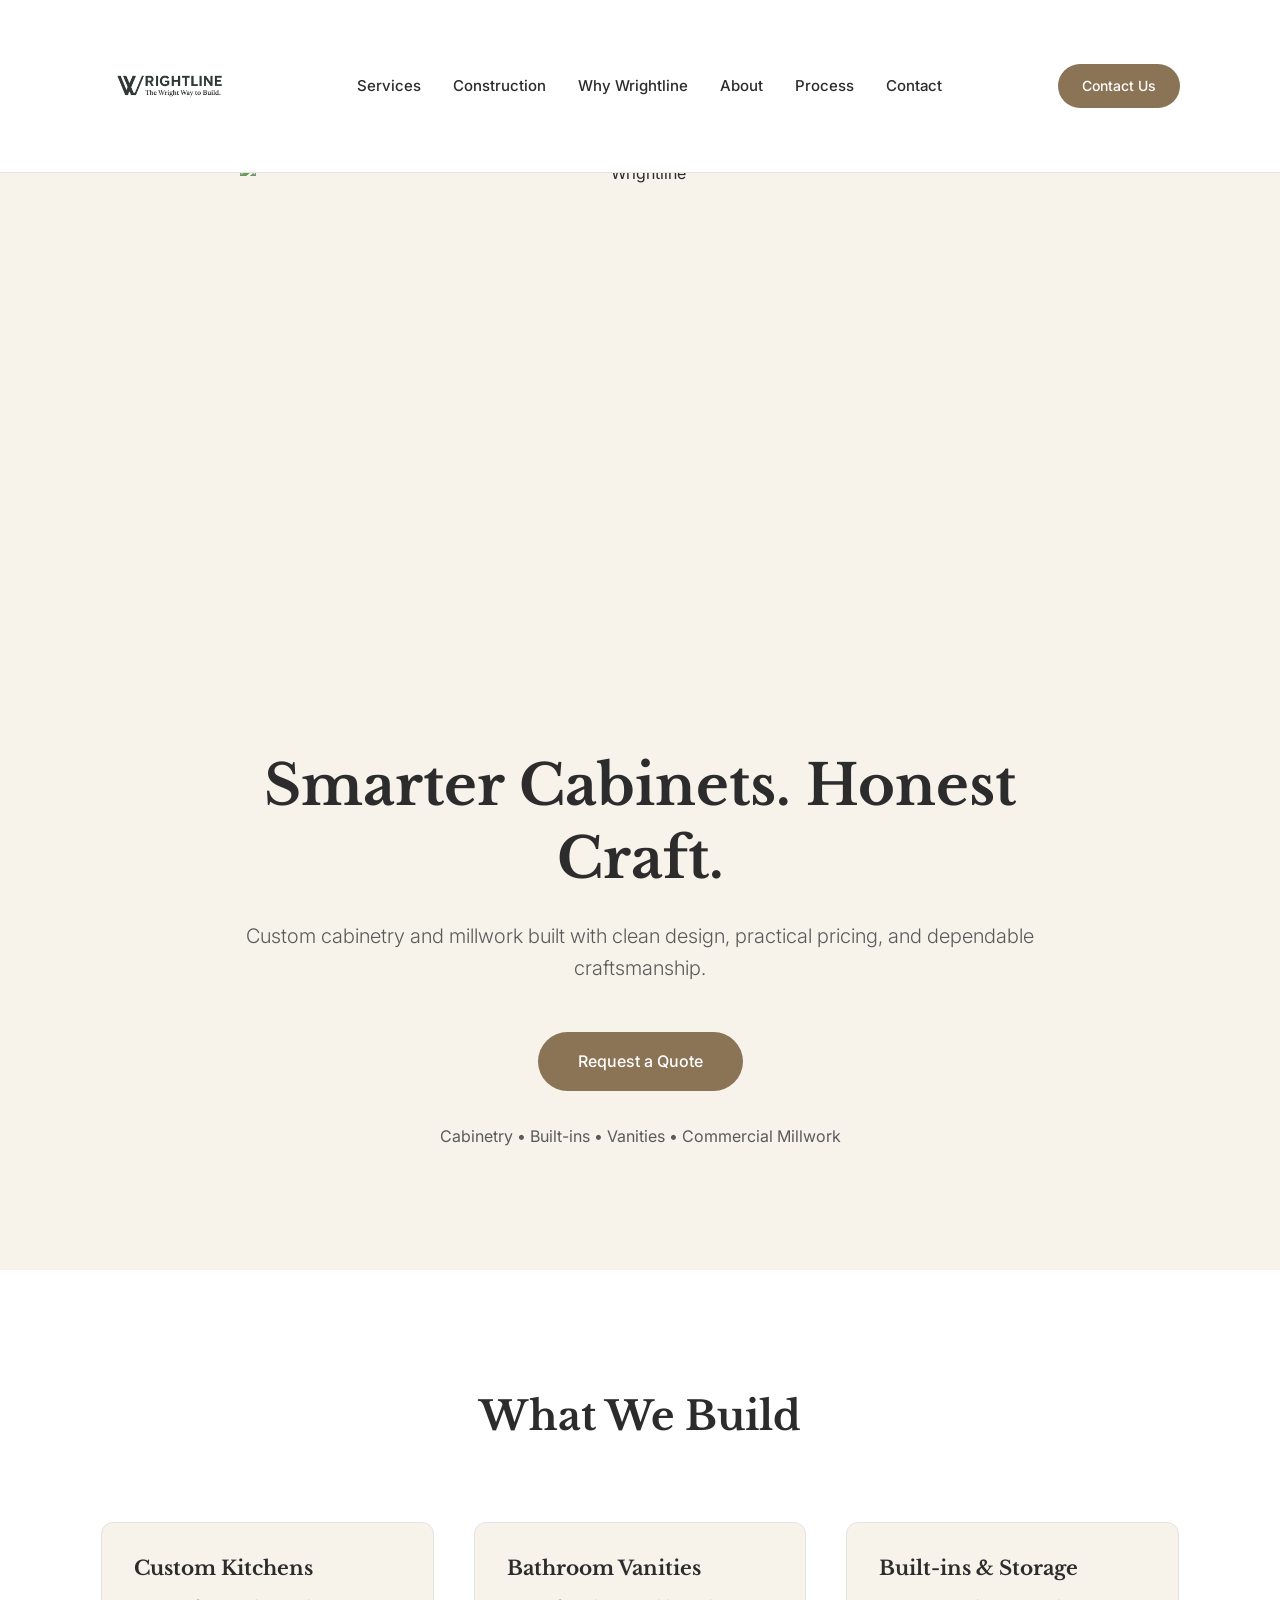
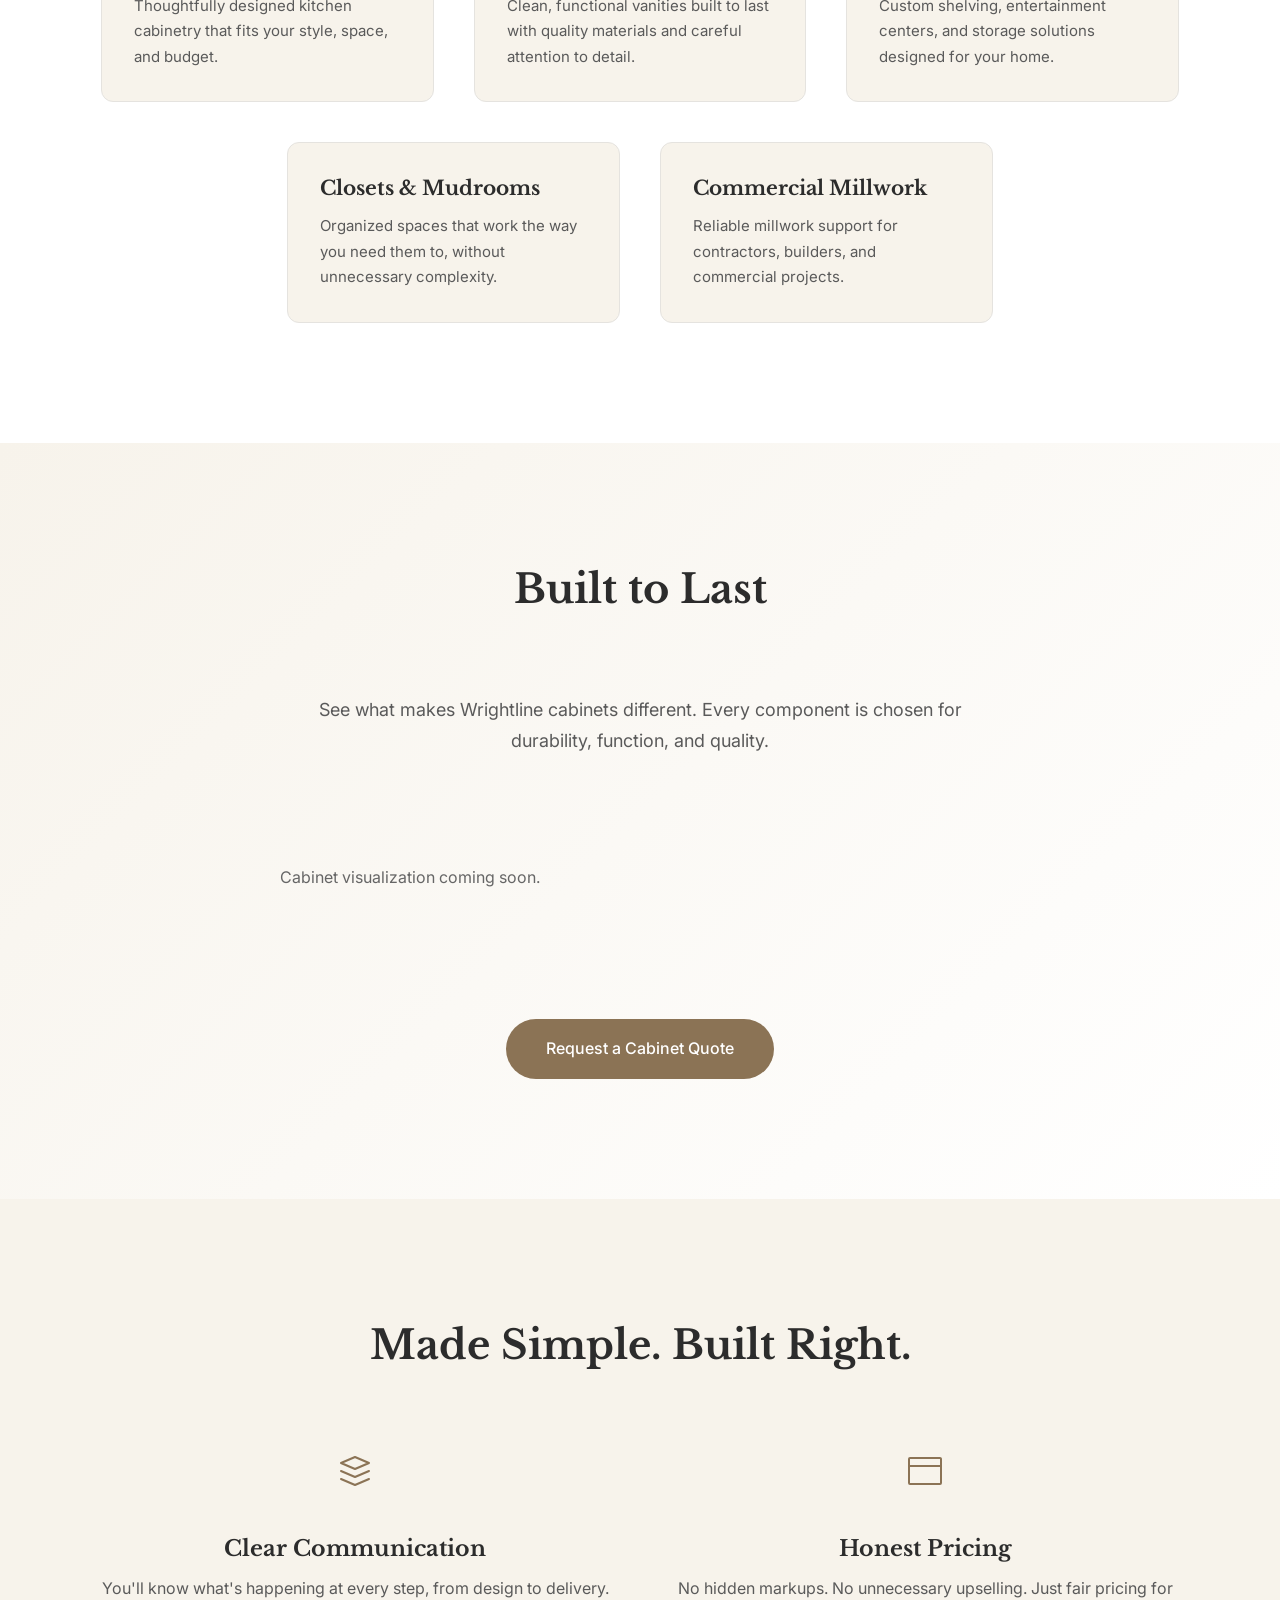
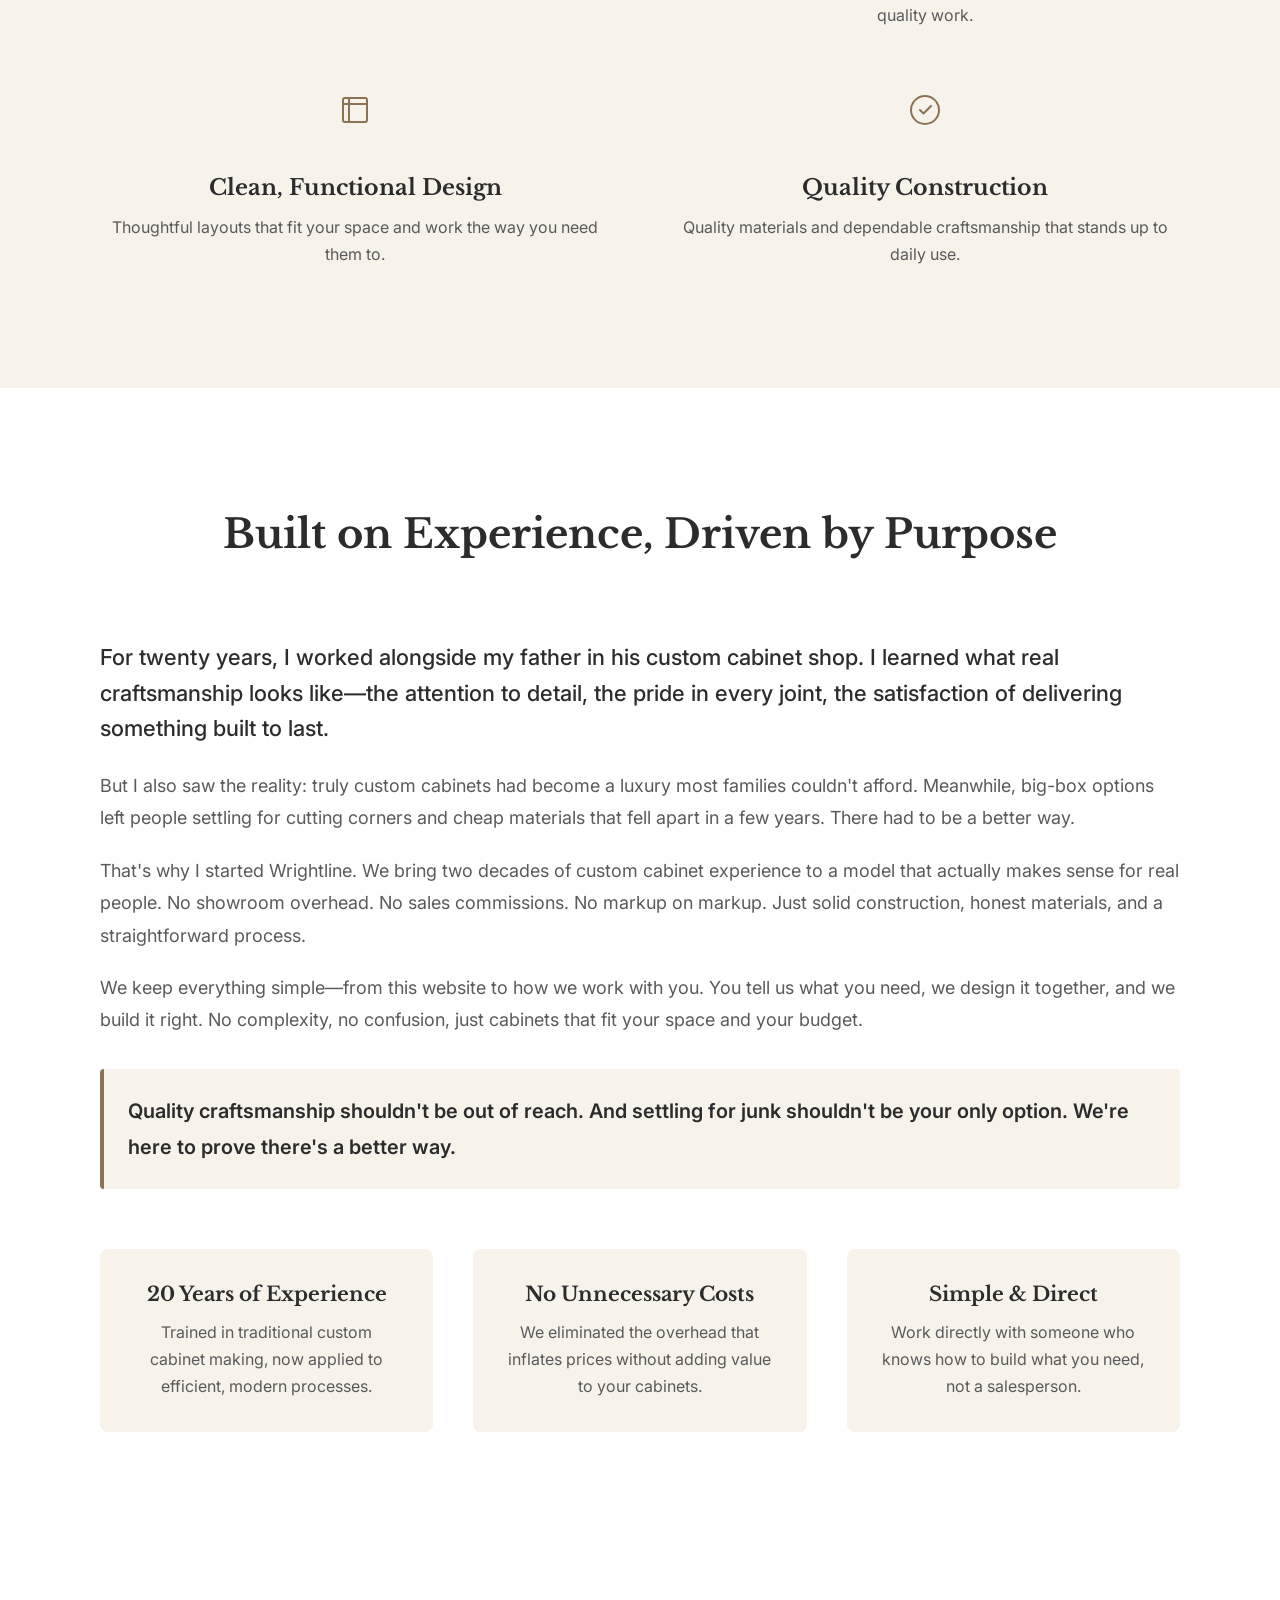
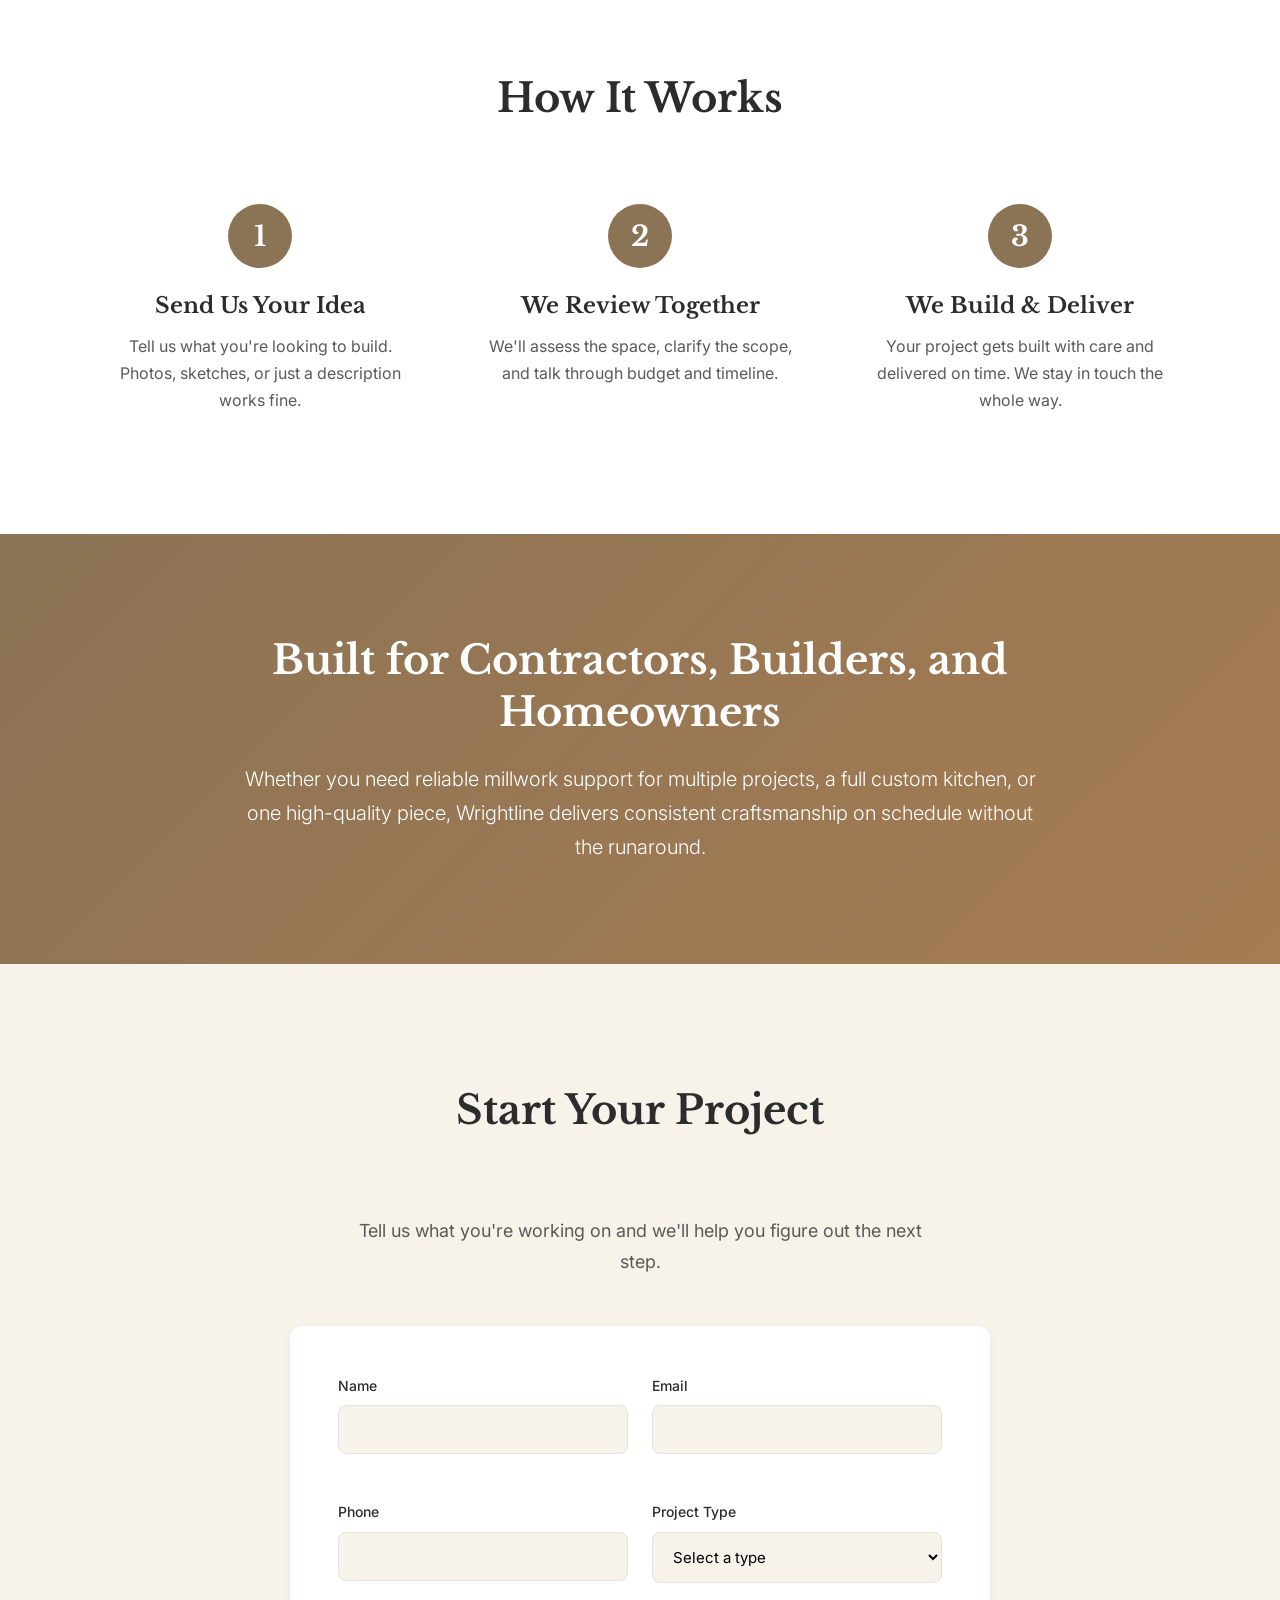
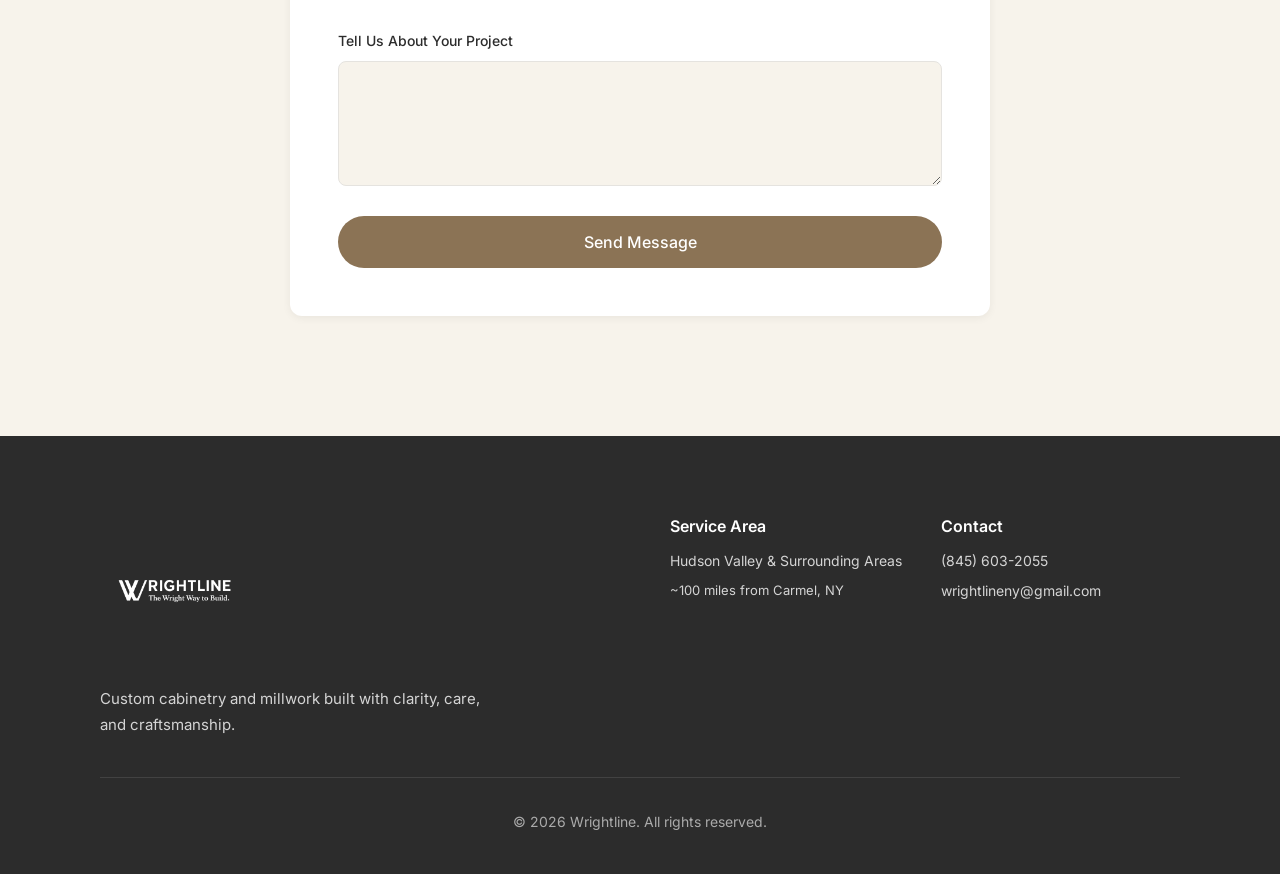
==== commit c3bb8bae: "Update About section wording: replace particle board with cutting corners and cheap materials" ====
--- a/index.html
+++ b/index.html
@@ -170,7 +170,7 @@
                 <div class="about-story">
                     <p class="lead">For twenty years, I worked alongside my father in his custom cabinet shop. I learned what real craftsmanship looks like—the attention to detail, the pride in every joint, the satisfaction of delivering something built to last.</p>
                     
-                    <p>But I also saw the reality: truly custom cabinets had become a luxury most families couldn't afford. Meanwhile, big-box options left people settling for particle board boxes that fell apart in a few years. There had to be a better way.</p>
+                    <p>But I also saw the reality: truly custom cabinets had become a luxury most families couldn't afford. Meanwhile, big-box options left people settling for cutting corners and cheap materials that fell apart in a few years. There had to be a better way.</p>
                     
                     <p>That's why I started Wrightline. We bring two decades of custom cabinet experience to a model that actually makes sense for real people. No showroom overhead. No sales commissions. No markup on markup. Just solid construction, honest materials, and a straightforward process.</p>
                     
